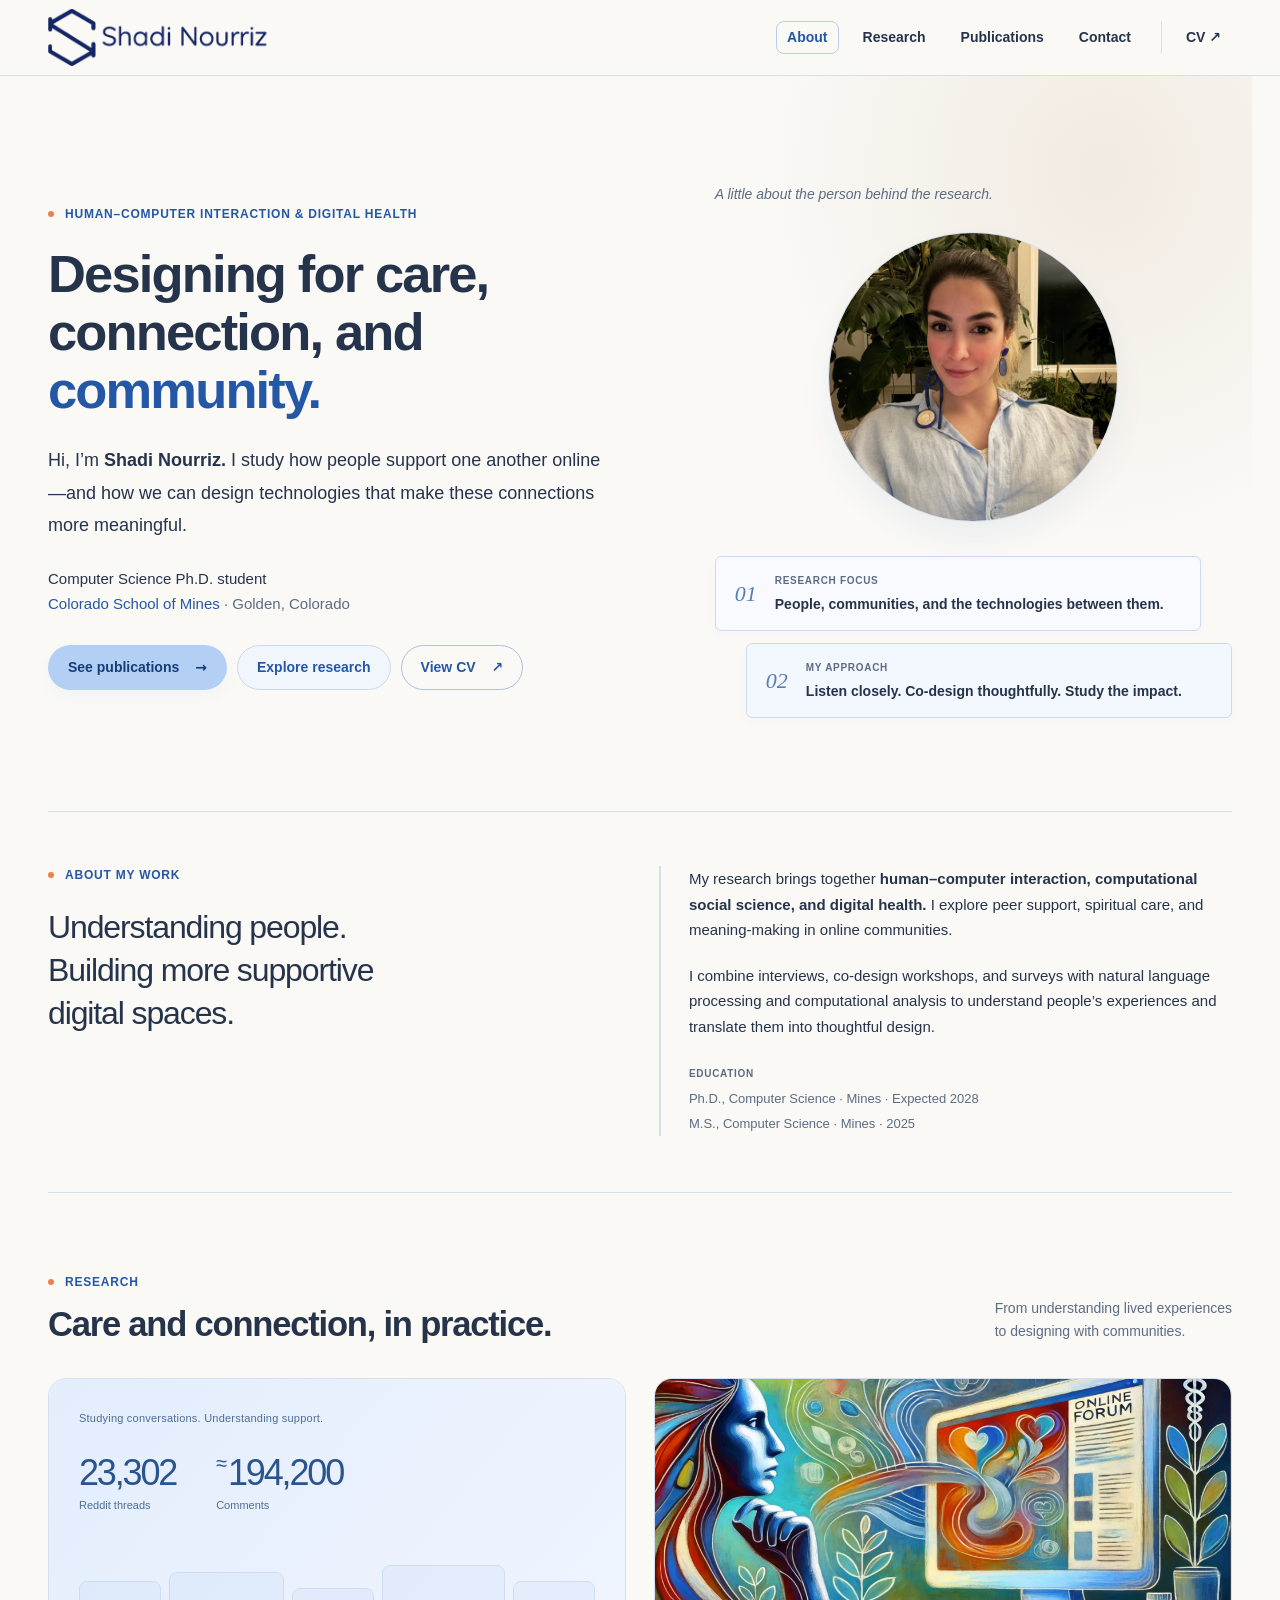
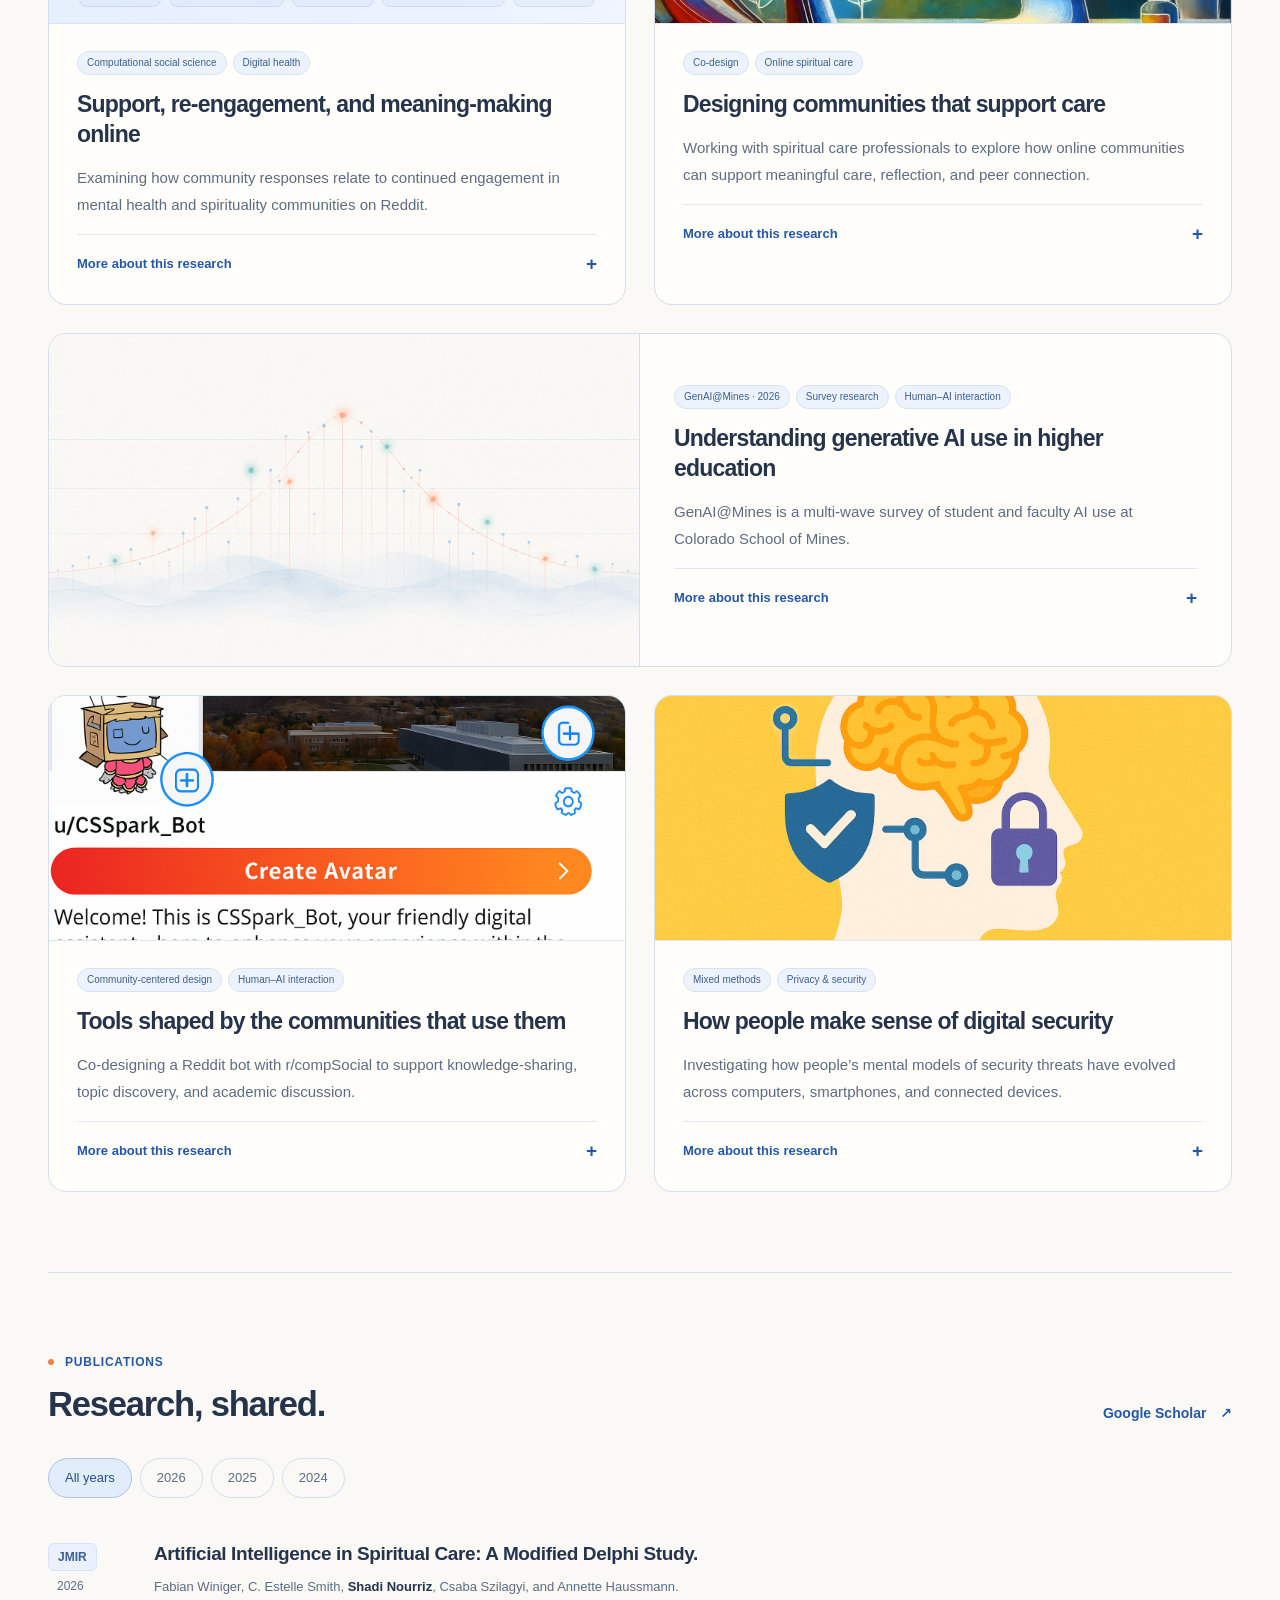
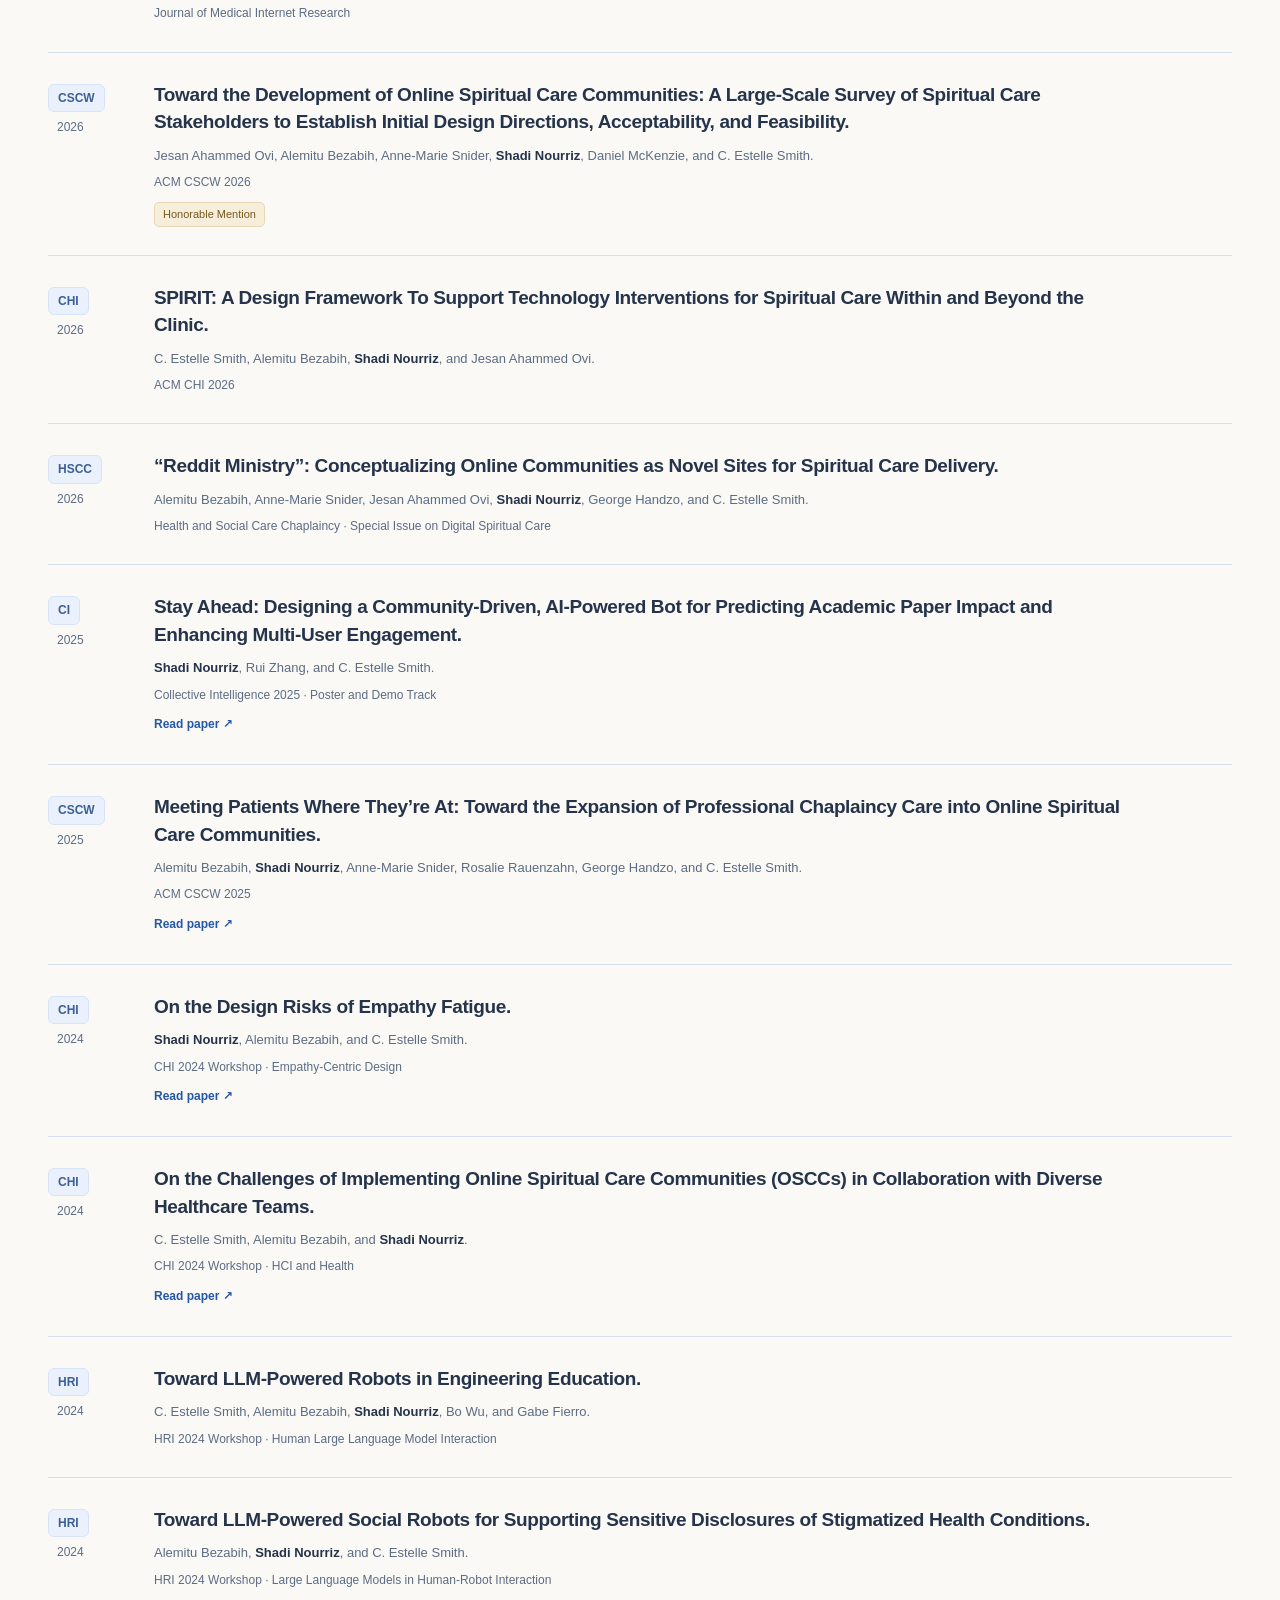
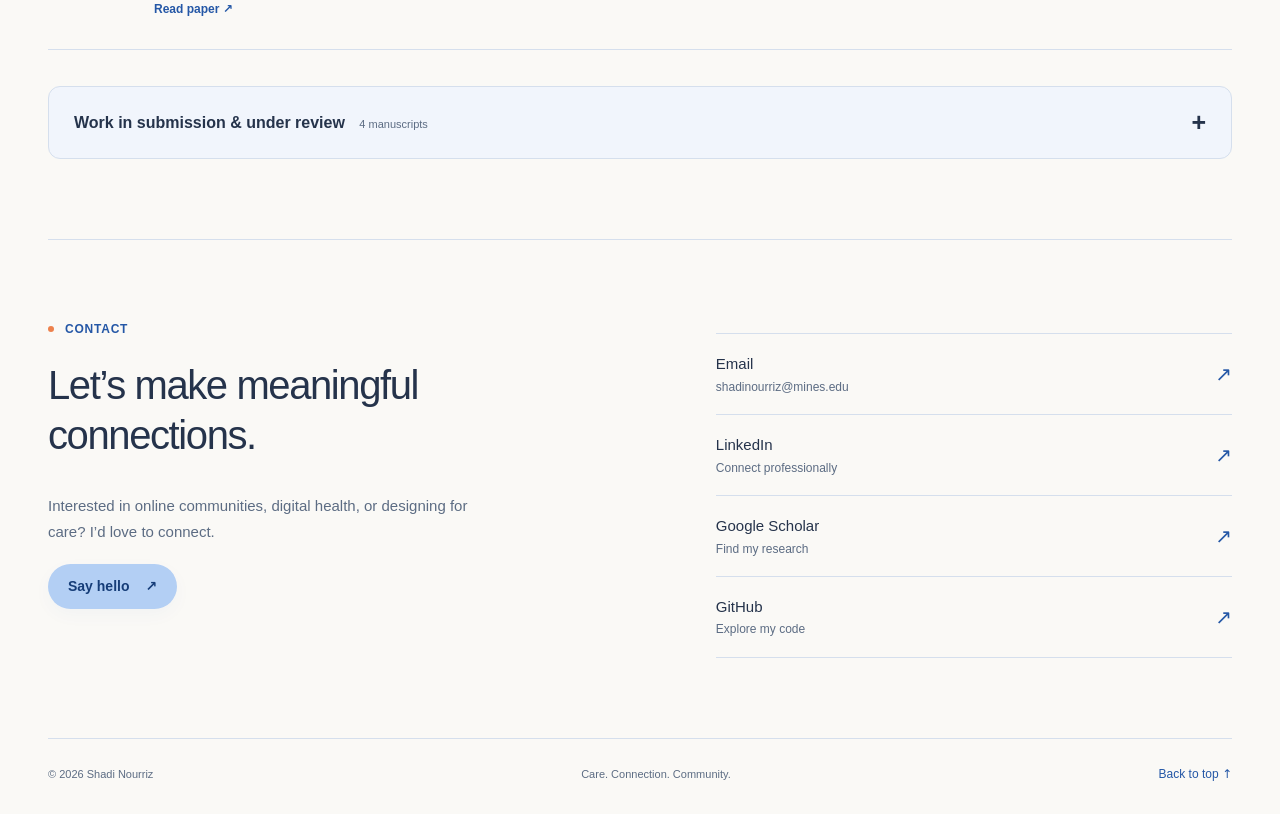
==== index.html @ 2f6e2056 "Match CV project order and apply blue branding with logo favicon" ====
<!doctype html>
<html lang="en">
  <head>
    <meta charset="utf-8" />
    <meta name="viewport" content="width=device-width, initial-scale=1" />
    <title>Shadi Nourriz — HCI Researcher</title>
    <meta
      name="description"
      content="Shadi Nourriz is a Computer Science Ph.D. student at Colorado School of Mines researching human–computer interaction, digital health, and supportive online communities."
    />
    <link rel="canonical" href="https://www.shadinourriz.com/" />
    <meta property="og:title" content="Shadi Nourriz — HCI Researcher" />
    <meta
      property="og:description"
      content="Designing technologies that support care, connection, and community."
    />
    <meta property="og:type" content="website" />
    <meta property="og:url" content="https://www.shadinourriz.com/" />
    <meta
      property="og:image"
      content="https://www.shadinourriz.com/static/media/Shadii.jpeg"
    />
    <meta name="theme-color" content="#2457a6" />
    <link rel="icon" type="image/svg+xml" href="favicon.svg?v=1" />
    <link rel="stylesheet" href="style.css?v=blue-20261018" />
    <script src="script.js" defer></script>
  </head>
  <body id="top">
    <a class="skip-link" href="#main">Skip to content</a>
    <header class="site-header">
      <nav class="shell nav" aria-label="Main navigation">
        <a class="brand" href="#about" aria-label="Shadi Nourriz home"
          ><span class="brand-logo"
            ><img
              src="static/media/logo2.png"
              width="1280"
              height="853"
              alt="Shadi Nourriz" /></span></a
        ><button
          class="menu-toggle"
          type="button"
          aria-expanded="false"
          aria-controls="nav-links"
        >
          Menu <span aria-hidden="true">☰</span>
        </button>
        <div class="nav-links" id="nav-links">
          <a href="#about" class="active" aria-current="location">About</a
          ><a href="#research">Research</a
          ><a href="#publications">Publications</a><a href="#contact">Contact</a
          ><a
            class="nav-cv"
            href="static/documents/Shadi-Nourriz-CV.pdf"
            target="_blank"
            rel="noopener"
            >CV <span aria-hidden="true">↗</span></a
          >
        </div>
      </nav>
    </header>
    <main id="main" class="shell">
      <section class="hero" id="about" aria-labelledby="hero-title">
        <div class="hero-copy">
          <p class="eyebrow">
            <span class="dot"></span>Human–computer interaction &amp; digital
            health
          </p>
          <h1 id="hero-title">
            Designing for care,<br />connection, and<br /><span
              >community.</span
            >
          </h1>
          <p class="hero-intro">
            Hi, I’m <strong>Shadi Nourriz.</strong> I study how people support
            one another online—and how we can design technologies that make
            these connections more meaningful.
          </p>
          <p class="affiliation">
            Computer Science Ph.D. student<br /><a
              href="https://www.mines.edu/"
              target="_blank"
              rel="noopener noreferrer"
              >Colorado School of Mines</a
            >
            <span class="location">· Golden, Colorado</span>
          </p>
          <div class="hero-actions">
            <a class="button primary" href="#publications"
              >See publications <span aria-hidden="true">→</span></a
            ><a class="button secondary" href="#research">Explore research</a
            ><a
              class="button quiet"
              href="static/documents/Shadi-Nourriz-CV.pdf"
              target="_blank"
              rel="noopener"
              >View CV <span aria-hidden="true">↗</span></a
            >
          </div>
        </div>
        <div class="hero-profile">
          <p class="profile-caption">
            A little about the person behind the research.
          </p>
          <div class="portrait-wrap">
            <img
              class="portrait"
              src="static/media/Shadii.jpeg"
              width="640"
              height="640"
              alt="Shadi Nourriz"
              fetchpriority="high"
            />
          </div>
          <div class="profile-note">
            <span class="note-marker" aria-hidden="true">01</span>
            <div>
              <span class="note-label">Research focus</span>
              <p>People, communities, and the technologies between them.</p>
            </div>
          </div>
          <div class="profile-note second">
            <span class="note-marker" aria-hidden="true">02</span>
            <div>
              <span class="note-label">My approach</span>
              <p>Listen closely. Co-design thoughtfully. Study the impact.</p>
            </div>
          </div>
        </div>
      </section>
      <section class="about-detail" aria-labelledby="about-heading">
        <div>
          <p class="eyebrow"><span class="dot"></span>About my work</p>
          <h2 id="about-heading">
            Understanding people.<br />Building more supportive<br />digital
            spaces.
          </h2>
        </div>
        <div class="about-prose">
          <p>
            My research brings together
            <strong
              >human–computer interaction, computational social science, and
              digital health.</strong
            >
            I explore peer support, spiritual care, and meaning-making in online
            communities.
          </p>
          <p>
            I combine interviews, co-design workshops, and surveys with natural
            language processing and computational analysis to understand
            people’s experiences and translate them into thoughtful design.
          </p>
          <div class="education-line">
            <span class="note-label">Education</span>
            <p>
              Ph.D., Computer Science · Mines · Expected 2028<br />M.S.,
              Computer Science · Mines · 2025
            </p>
          </div>
        </div>
      </section>
      <section class="section" id="research" aria-labelledby="research-heading">
        <div class="section-heading">
          <div>
            <p class="eyebrow"><span class="dot"></span>Research</p>
            <h2 id="research-heading">Care and connection, in practice.</h2>
          </div>
          <p>
            From understanding lived experiences<br />to designing with
            communities.
          </p>
        </div>
        <div class="research-grid">
          <article class="research-card text-card">
            <div
              class="data-visual"
              aria-label="Research dataset: 23,302 Reddit threads and approximately 194,200 comments"
            >
              <div class="visual-label">
                Studying conversations. Understanding support.
              </div>
              <div class="data-numbers">
                <div><strong>23,302</strong><span>Reddit threads</span></div>
                <div>
                  <strong><span>≈</span>194,200</strong><span>Comments</span>
                </div>
              </div>
              <div class="conversation-lines" aria-hidden="true">
                <i></i><i></i><i></i><i></i><i></i>
              </div>
            </div>
            <div class="research-copy">
              <div class="tags">
                <span>Computational social science</span
                ><span>Digital health</span>
              </div>
              <h3>Support, re-engagement, and meaning-making online</h3>
              <p>
                Examining how community responses relate to continued engagement
                in mental health and spirituality communities on Reddit.
              </p>
              <details>
                <summary>
                  More about this research <span aria-hidden="true">+</span>
                </summary>
                <p>
                  I lead a project integrating archived conversations,
                  theory-informed qualitative annotation, and an NLP
                  classification pipeline to study how people reinterpret
                  difficult experiences. The work combines conversation
                  reconstruction, human annotation protocols, and statistical
                  modeling.
                </p>
              </details>
            </div>
          </article>
          <article class="research-card">
            <div class="research-image">
              <img
                src="static/media/research1.png"
                alt="Illustration of spiritual care and connection in online communities"
                width="2014"
                height="1132"
                loading="lazy"
              />
            </div>
            <div class="research-copy">
              <div class="tags">
                <span>Co-design</span><span>Online spiritual care</span>
              </div>
              <h3>Designing communities that support care</h3>
              <p>
                Working with spiritual care professionals to explore how online
                communities can support meaningful care, reflection, and peer
                connection.
              </p>
              <details>
                <summary>
                  More about this research <span aria-hidden="true">+</span>
                </summary>
                <p>
                  I led co-design workshops with 24 spiritual care professionals
                  and conducted interviews and qualitative analysis to inform
                  community governance and user experience. I also collaborated
                  with CaringBridge’s product and design teams on “Light a
                  Candle,” a feature for expressing support without words,
                  described in my CV as in development.
                </p>
              </details>
            </div>
          </article>
          <article class="research-card feature-card">
            <div class="research-image survey-image">
              <img
                src="static/media/genai-survey.png"
                alt=""
                width="1672"
                height="941"
                loading="lazy"
              />
            </div>
            <div class="research-copy">
              <div class="tags">
                <span>GenAI@Mines · 2026</span><span>Survey research</span
                ><span>Human–AI interaction</span>
              </div>
              <h3>Understanding generative AI use in higher education</h3>
              <p>
                GenAI@Mines is a multi-wave survey of student and faculty AI use
                at Colorado School of Mines.
              </p>
              <details>
                <summary>
                  More about this research <span aria-hidden="true">+</span>
                </summary>
                <p>
                  I co-developed research questions, hypotheses, and QuestionPro
                  branching logic, and contributed to the study’s
                  OSF-preregistered regression plan. The project uses survey
                  research to examine generative AI use across the university
                  community.
                </p>
              </details>
            </div>
          </article>
          <article class="research-card">
            <div class="research-image">
              <img
                src="static/media/research6.png"
                alt="Community-centered research-paper recommendation bot project"
                width="1536"
                height="1024"
                loading="lazy"
              />
            </div>
            <div class="research-copy">
              <div class="tags">
                <span>Community-centered design</span
                ><span>Human–AI interaction</span>
              </div>
              <h3>Tools shaped by the communities that use them</h3>
              <p>
                Co-designing a Reddit bot with r/compSocial to support
                knowledge-sharing, topic discovery, and academic discussion.
              </p>
              <details>
                <summary>
                  More about this research <span aria-hidden="true">+</span>
                </summary>
                <p>
                  Through contextual inquiry, a user survey, and two rounds of
                  user testing, I developed and refined keyword subscriptions,
                  topic notifications, and research-paper recommendations.
                  Moderator and community feedback guided iterative design and
                  evaluation.
                </p>
              </details>
            </div>
          </article>
          <article class="research-card">
            <div class="research-image">
              <img
                src="static/media/research3.png"
                alt="Illustration of user perceptions of privacy and computer security"
                width="1536"
                height="1024"
                loading="lazy"
              />
            </div>
            <div class="research-copy">
              <div class="tags">
                <span>Mixed methods</span><span>Privacy &amp; security</span>
              </div>
              <h3>How people make sense of digital security</h3>
              <p>
                Investigating how people’s mental models of security threats
                have evolved across computers, smartphones, and connected
                devices.
              </p>
              <details>
                <summary>
                  More about this research <span aria-hidden="true">+</span>
                </summary>
                <p>
                  This mixed-methods replication adapts a foundational 2010
                  study to modern security concerns. Surveys, in-depth
                  interviews, and thematic analysis help uncover how people
                  understand risks and make everyday security decisions.
                </p>
              </details>
            </div>
          </article>
        </div>
      </section>
      <section
        class="section publications-section"
        id="publications"
        aria-labelledby="publications-heading"
      >
        <div class="section-heading">
          <div>
            <p class="eyebrow"><span class="dot"></span>Publications</p>
            <h2 id="publications-heading">Research, shared.</h2>
          </div>
          <a
            class="text-link"
            href="https://scholar.google.com/citations?user=-Ar3UQ4AAAAJ&amp;hl=en"
            target="_blank"
            rel="noopener noreferrer"
            >Google Scholar <span aria-hidden="true">↗</span></a
          >
        </div>
        <div
          class="publication-filters"
          role="group"
          aria-label="Filter published work by year"
        >
          <button
            type="button"
            class="filter active"
            data-filter="all"
            aria-pressed="true"
          >
            All years</button
          ><button
            type="button"
            class="filter"
            data-filter="2026"
            aria-pressed="false"
          >
            2026</button
          ><button
            type="button"
            class="filter"
            data-filter="2025"
            aria-pressed="false"
          >
            2025</button
          ><button
            type="button"
            class="filter"
            data-filter="2024"
            aria-pressed="false"
          >
            2024
          </button>
        </div>
        <p
          class="sr-only"
          id="publication-count"
          role="status"
          aria-live="polite"
        >
          10 publications shown.
        </p>
        <div class="publication-list">
          <article class="publication" data-year="2026">
            <div class="publication-venue">
              <span>JMIR</span><small>2026</small>
            </div>
            <div class="publication-copy">
              <h3>
                Artificial Intelligence in Spiritual Care: A Modified Delphi
                Study.
              </h3>
              <p class="authors">
                Fabian Winiger, C. Estelle Smith,
                <strong>Shadi Nourriz</strong>, Csaba Szilagyi, and Annette
                Haussmann.
              </p>
              <p class="venue-detail">Journal of Medical Internet Research</p>
            </div>
          </article>
          <article class="publication" data-year="2026">
            <div class="publication-venue">
              <span>CSCW</span><small>2026</small>
            </div>
            <div class="publication-copy">
              <h3>
                Toward the Development of Online Spiritual Care Communities: A
                Large-Scale Survey of Spiritual Care Stakeholders to Establish
                Initial Design Directions, Acceptability, and Feasibility.
              </h3>
              <p class="authors">
                Jesan Ahammed Ovi, Alemitu Bezabih, Anne-Marie Snider,
                <strong>Shadi Nourriz</strong>, Daniel McKenzie, and C. Estelle
                Smith.
              </p>
              <p class="venue-detail">ACM CSCW 2026</p>
              <span class="award">Honorable Mention</span>
            </div>
          </article>
          <article class="publication" data-year="2026">
            <div class="publication-venue">
              <span>CHI</span><small>2026</small>
            </div>
            <div class="publication-copy">
              <h3>
                SPIRIT: A Design Framework To Support Technology Interventions
                for Spiritual Care Within and Beyond the Clinic.
              </h3>
              <p class="authors">
                C. Estelle Smith, Alemitu Bezabih,
                <strong>Shadi Nourriz</strong>, and Jesan Ahammed Ovi.
              </p>
              <p class="venue-detail">ACM CHI 2026</p>
            </div>
          </article>
          <article class="publication" data-year="2026">
            <div class="publication-venue">
              <span>HSCC</span><small>2026</small>
            </div>
            <div class="publication-copy">
              <h3>
                “Reddit Ministry”: Conceptualizing Online Communities as Novel
                Sites for Spiritual Care Delivery.
              </h3>
              <p class="authors">
                Alemitu Bezabih, Anne-Marie Snider, Jesan Ahammed Ovi,
                <strong>Shadi Nourriz</strong>, George Handzo, and C. Estelle
                Smith.
              </p>
              <p class="venue-detail">
                Health and Social Care Chaplaincy · Special Issue on Digital
                Spiritual Care
              </p>
            </div>
          </article>
          <article class="publication" data-year="2025">
            <div class="publication-venue">
              <span>CI</span><small>2025</small>
            </div>
            <div class="publication-copy">
              <h3>
                Stay Ahead: Designing a Community-Driven, AI-Powered Bot for
                Predicting Academic Paper Impact and Enhancing Multi-User
                Engagement.
              </h3>
              <p class="authors">
                <strong>Shadi Nourriz</strong>, Rui Zhang, and C. Estelle Smith.
              </p>
              <p class="venue-detail">
                Collective Intelligence 2025 · Poster and Demo Track
              </p>
              <a
                class="paper-link"
                href="https://ci.acm.org/2025/wp-content/uploads/99-Nourriz.pdf"
                target="_blank"
                rel="noopener noreferrer"
                >Read paper <span aria-hidden="true">↗</span></a
              >
            </div>
          </article>
          <article class="publication" data-year="2025">
            <div class="publication-venue">
              <span>CSCW</span><small>2025</small>
            </div>
            <div class="publication-copy">
              <h3>
                Meeting Patients Where They’re At: Toward the Expansion of
                Professional Chaplaincy Care into Online Spiritual Care
                Communities.
              </h3>
              <p class="authors">
                Alemitu Bezabih, <strong>Shadi Nourriz</strong>, Anne-Marie
                Snider, Rosalie Rauenzahn, George Handzo, and C. Estelle Smith.
              </p>
              <p class="venue-detail">ACM CSCW 2025</p>
              <a
                class="paper-link"
                href="https://dl.acm.org/doi/10.1145/3757492"
                target="_blank"
                rel="noopener noreferrer"
                >Read paper <span aria-hidden="true">↗</span></a
              >
            </div>
          </article>
          <article class="publication" data-year="2024">
            <div class="publication-venue">
              <span>CHI</span><small>2024</small>
            </div>
            <div class="publication-copy">
              <h3>On the Design Risks of Empathy Fatigue.</h3>
              <p class="authors">
                <strong>Shadi Nourriz</strong>, Alemitu Bezabih, and C. Estelle
                Smith.
              </p>
              <p class="venue-detail">
                CHI 2024 Workshop · Empathy-Centric Design
              </p>
              <a
                class="paper-link"
                href="https://dl.acm.org/doi/10.1145/3661790.3661798"
                target="_blank"
                rel="noopener noreferrer"
                >Read paper <span aria-hidden="true">↗</span></a
              >
            </div>
          </article>
          <article class="publication" data-year="2024">
            <div class="publication-venue">
              <span>CHI</span><small>2024</small>
            </div>
            <div class="publication-copy">
              <h3>
                On the Challenges of Implementing Online Spiritual Care
                Communities (OSCCs) in Collaboration with Diverse Healthcare
                Teams.
              </h3>
              <p class="authors">
                C. Estelle Smith, Alemitu Bezabih, and
                <strong>Shadi Nourriz</strong>.
              </p>
              <p class="venue-detail">CHI 2024 Workshop · HCI and Health</p>
              <a
                class="paper-link"
                href="https://estellesmithphd.com/wp-content/uploads/2024/04/on-the-challenges-of-implementing-online-spiritual-care-communities-osccs-in-collaboration-with-diverse-healthcare-teams.pdf"
                target="_blank"
                rel="noopener noreferrer"
                >Read paper <span aria-hidden="true">↗</span></a
              >
            </div>
          </article>
          <article class="publication" data-year="2024">
            <div class="publication-venue">
              <span>HRI</span><small>2024</small>
            </div>
            <div class="publication-copy">
              <h3>Toward LLM-Powered Robots in Engineering Education.</h3>
              <p class="authors">
                C. Estelle Smith, Alemitu Bezabih,
                <strong>Shadi Nourriz</strong>, Bo Wu, and Gabe Fierro.
              </p>
              <p class="venue-detail">
                HRI 2024 Workshop · Human Large Language Model Interaction
              </p>
            </div>
          </article>
          <article class="publication" data-year="2024">
            <div class="publication-venue">
              <span>HRI</span><small>2024</small>
            </div>
            <div class="publication-copy">
              <h3>
                Toward LLM-Powered Social Robots for Supporting Sensitive
                Disclosures of Stigmatized Health Conditions.
              </h3>
              <p class="authors">
                Alemitu Bezabih, <strong>Shadi Nourriz</strong>, and C. Estelle
                Smith.
              </p>
              <p class="venue-detail">
                HRI 2024 Workshop · Large Language Models in Human-Robot
                Interaction
              </p>
              <a
                class="paper-link"
                href="https://estellesmithphd.com/wp-content/uploads/2024/03/hri2024-hiv-workshop.pdf"
                target="_blank"
                rel="noopener noreferrer"
                >Read paper <span aria-hidden="true">↗</span></a
              >
            </div>
          </article>
        </div>
        <details class="review-section">
          <summary>
            <span
              >Work in submission &amp; under review
              <small>4 manuscripts</small></span
            ><span class="details-symbol" aria-hidden="true">+</span>
          </summary>
          <p class="review-note">
            These manuscripts are separate from the published work above;
            submission does not imply acceptance.
          </p>
          <div class="manuscript-grid">
            <article class="manuscript">
              <span class="status">In submission</span>
              <h4>
                Digital Health and Supportive Interactions: A Computational
                Study of Reddit Conversations and Community Responses.
              </h4>
              <p class="authors">
                <strong>Shadi Nourriz</strong>, Lilly Phan, Jesan Ahammed Ovi,
                and C. Estelle Smith.
              </p>
              <p class="venue-detail">ACM Health Journal 2027</p>
            </article>
            <article class="manuscript">
              <span class="status">In submission</span>
              <h4>
                Professional Care Providers’ Perspectives on the Design and
                Governance of Online Support Care Communities.
              </h4>
              <p class="authors">
                <strong>Shadi Nourriz</strong>, Alemitu Bezabih, and C. Estelle
                Smith.
              </p>
              <p class="venue-detail">ACM Health Journal 2027</p>
            </article>
            <article class="manuscript">
              <span class="status">Under review</span>
              <h4>
                Understanding Spiritual Narratives and Peer Support in Online
                Communities.
              </h4>
              <p class="authors">
                Jesan Ahammed Ovi, <strong>Shadi Nourriz</strong>, Lilly Phan,
                Joshua Hatfield, Noah Link, and C. Estelle Smith.
              </p>
              <p class="venue-detail">CHI 2027</p>
            </article>
            <article class="manuscript">
              <span class="status">Under review</span>
              <h4>
                “Spiritual Care is Everyone’s Job”: Design Goals for Cultivating
                Meaningful Peer-Provisioned Spiritual Care Interactions Online.
              </h4>
              <p class="authors">
                Alemitu Bezabih, <strong>Shadi Nourriz</strong>, Anne-Marie
                Snider, and C. Estelle Smith.
              </p>
              <p class="venue-detail">CHI 2027</p>
            </article>
          </div>
        </details>
      </section>
      <section
        class="section contact-section"
        id="contact"
        aria-labelledby="contact-heading"
      >
        <div>
          <p class="eyebrow"><span class="dot"></span>Contact</p>
          <h2 id="contact-heading">Let’s make meaningful<br />connections.</h2>
          <p>
            Interested in online communities, digital health, or designing for
            care? I’d love to connect.
          </p>
          <a class="button primary" href="mailto:shadinourriz@mines.edu"
            >Say hello <span aria-hidden="true">↗</span></a
          >
        </div>
        <div class="contact-links">
          <a href="mailto:shadinourriz@mines.edu"
            ><span>Email<small>shadinourriz@mines.edu</small></span
            ><span aria-hidden="true">↗</span></a
          ><a
            href="https://www.linkedin.com/in/shadi-nourriz/"
            target="_blank"
            rel="noopener noreferrer"
            ><span>LinkedIn<small>Connect professionally</small></span
            ><span aria-hidden="true">↗</span></a
          ><a
            href="https://scholar.google.com/citations?user=-Ar3UQ4AAAAJ&amp;hl=en"
            target="_blank"
            rel="noopener noreferrer"
            ><span>Google Scholar<small>Find my research</small></span
            ><span aria-hidden="true">↗</span></a
          ><a
            href="https://github.com/ShadiNrz"
            target="_blank"
            rel="noopener noreferrer"
            ><span>GitHub<small>Explore my code</small></span
            ><span aria-hidden="true">↗</span></a
          >
        </div>
      </section>
    </main>
    <footer class="shell footer">
      <p>© <span id="year">2026</span> Shadi Nourriz</p>
      <span>Care. Connection. Community.</span
      ><a href="#top">Back to top <span aria-hidden="true">↑</span></a>
    </footer>
  </body>
</html>
---- style.css ----
:root {
  --bg: #faf9f6;
  --ink: #25334b;
  --muted: #5c6c83;
  --blue: #2457a6;
  --accent: #b3cff4;
  --line: #d5dfed;
  --orange: #ed814c;
  --panel: #f1f5fb;
  --radius: 18px;
}
* {
  box-sizing: border-box;
}
html {
  scroll-behavior: smooth;
  scroll-padding-top: 100px;
}
body {
  margin: 0;
  background: var(--bg);
  color: var(--ink);
  font-family:
    Inter,
    -apple-system,
    BlinkMacSystemFont,
    "Segoe UI",
    Arial,
    sans-serif;
  font-size: 16px;
  line-height: 1.7;
  -webkit-font-smoothing: antialiased;
}
a {
  color: var(--blue);
  text-decoration: none;
}
a:hover {
  text-decoration: underline;
  text-underline-offset: 5px;
}
button,
summary,
a {
  -webkit-tap-highlight-color: transparent;
}
button {
  font: inherit;
}
button,
a,
summary {
  touch-action: manipulation;
}
button:focus-visible,
a:focus-visible,
summary:focus-visible {
  outline: 3px solid var(--blue);
  outline-offset: 5px;
}
::selection {
  background: #ccdef8;
}
h1,
h2,
h3,
h4,
p {
  margin-top: 0;
}
h1,
h2,
h3,
h4 {
  line-height: 1.2;
  letter-spacing: -0.035em;
}
h1 {
  font-size: clamp(42px, 4.1vw, 60px);
  font-weight: 650;
  line-height: 1.1;
  margin-bottom: 26px;
}
h2 {
  font-size: clamp(29px, 2.7vw, 39px);
  font-weight: 550;
}
h3 {
  font-size: 24px;
  font-weight: 600;
}
h4 {
  font-size: 18px;
}
p {
  margin-bottom: 20px;
}
.shell {
  width: min(1240px, calc(100% - 96px));
  margin-inline: auto;
}
.sr-only {
  position: absolute;
  width: 1px;
  height: 1px;
  padding: 0;
  margin: -1px;
  overflow: hidden;
  clip: rect(0, 0, 0, 0);
  white-space: nowrap;
  border: 0;
}
.skip-link {
  position: fixed;
  left: 20px;
  top: -100px;
  z-index: 20;
  background: var(--ink);
  color: white;
  padding: 10px 20px;
  border-radius: 10px;
}
.skip-link:focus {
  top: 12px;
}
.site-header {
  position: sticky;
  top: 0;
  z-index: 10;
  background: rgba(250, 249, 246, 0.95);
  backdrop-filter: blur(16px);
  border-bottom: 1px solid var(--line);
}
.nav {
  display: flex;
  align-items: center;
  justify-content: space-between;
  min-height: 75px;
  gap: 24px;
}
.brand {
  display: flex;
  align-items: center;
  gap: 12px;
  font-weight: 650;
  font-size: 17px;
  color: var(--ink);
  white-space: nowrap;
}
.brand:hover {
  text-decoration: none;
}
.brand-logo {
  position: relative;
  display: block;
  width: 220px;
  height: 58px;
  overflow: hidden;
}
.brand-logo img {
  position: absolute;
  width: 300px;
  height: 200px;
  max-width: none;
  left: -44px;
  top: -73px;
}

.nav-links {
  display: flex;
  align-items: center;
  gap: 13px;
}
.nav-links > a {
  color: var(--ink);
  font-size: 14px;
  font-weight: 550;
  padding: 4px 10px;
  border: 1px solid transparent;
  border-radius: 8px;
}
.nav-links > a.active {
  border-color: #b9cce5;
  color: var(--blue);
}
.nav-links > a:hover {
  text-decoration: none;
  background: #edf3fc;
}
.nav-links .nav-cv {
  border-left: 1px solid var(--line);
  border-radius: 0;
  margin-left: 6px;
  padding-left: 24px;
}
.menu-toggle {
  display: none;
}
.hero {
  display: grid;
  grid-template-columns: 1.15fr 1fr;
  align-items: center;
  gap: 72px;
  min-height: 735px;
  padding: 78px 0 70px;
  position: relative;
}
.hero:before {
  content: "";
  position: absolute;
  right: -20px;
  top: 0;
  width: 500px;
  height: 480px;
  background: radial-gradient(ellipse at 70% 20%, #ede3d6aa, transparent 68%);
  pointer-events: none;
  z-index: -1;
}
.eyebrow {
  display: flex;
  align-items: center;
  gap: 11px;
  text-transform: uppercase;
  color: var(--blue);
  font-size: 12px;
  font-weight: 650;
  letter-spacing: 0.065em;
  margin-bottom: 22px;
  line-height: 1.5;
}
.dot {
  width: 6px;
  height: 6px;
  background: var(--orange);
  border-radius: 50%;
  flex-shrink: 0;
}
.hero h1 span {
  color: var(--blue);
}
.hero-intro {
  font-size: 18px;
  max-width: 570px;
  line-height: 1.8;
}
.hero-intro strong {
  font-weight: 600;
}
.affiliation {
  font-size: 15px;
  line-height: 1.7;
  margin: 24px 0;
}
.location {
  color: var(--muted);
  white-space: nowrap;
}
.hero-actions {
  display: flex;
  gap: 10px;
  flex-wrap: wrap;
  margin-top: 28px;
}
.button {
  display: inline-flex;
  align-items: center;
  justify-content: center;
  gap: 16px;
  border-radius: 30px;
  padding: 11px 19px;
  line-height: 1.5;
  font-size: 14px;
  font-weight: 600;
  border: 1px solid transparent;
  transition:
    background 0.2s,
    transform 0.2s;
}
.button:hover {
  text-decoration: none;
  transform: translateY(-2px);
}
.button.primary {
  background: var(--accent);
  color: #163d78;
  box-shadow: 0 6px 18px #2457a609;
}
.button.primary:hover {
  background: #9fc1f0;
}
.button.secondary {
  border-color: #cbd8ec;
  background: #f1f5fc;
  color: var(--blue);
}
.button.quiet {
  border-color: #adc2df;
  color: var(--blue);
}
.hero-profile {
  display: flex;
  flex-direction: column;
  align-items: center;
  padding-top: 6px;
}
.profile-caption {
  font-size: 14px;
  color: var(--muted);
  font-style: italic;
  margin: 0 0 25px;
  align-self: flex-start;
}
.portrait-wrap {
  width: 290px;
  height: 290px;
  border: 1px solid #d4e0f0;
  border-radius: 50%;
  margin: 0 auto 34px;
  box-shadow: 0 17px 30px #254f8910;
  overflow: hidden;
}
.portrait {
  display: block;
  width: 100%;
  height: 100%;
  object-fit: cover;
}
.profile-note {
  display: flex;
  gap: 18px;
  align-items: center;
  border: 1px solid #cbdaf0;
  background: #f8faff;
  padding: 15px 19px;
  border-radius: 6px;
  width: 94%;
  box-shadow: 0 5px 12px #294f8905;
  align-self: flex-start;
}
.profile-note.second {
  margin-top: 12px;
  align-self: flex-end;
  background: #f3f7fe;
}
.note-marker {
  font-family: Georgia, serif;
  font-style: italic;
  font-size: 22px;
  color: #557db8;
}
.note-label {
  display: block;
  text-transform: uppercase;
  font-size: 10px;
  font-weight: 650;
  letter-spacing: 0.07em;
  color: var(--muted);
  margin-bottom: 5px;
}
.profile-note p {
  font-size: 14px;
  line-height: 1.5;
  margin: 0;
  font-weight: 550;
}
.about-detail {
  display: grid;
  grid-template-columns: 1fr 1.1fr;
  gap: 90px;
  border-top: 1px solid var(--line);
  border-bottom: 1px solid var(--line);
  padding: 54px 0 56px;
}
.about-detail h2 {
  font-size: 32px;
  line-height: 1.35;
  font-weight: 450;
  margin: 0;
}
.about-prose {
  padding-left: 28px;
  border-left: 2px solid var(--line);
  font-size: 15px;
}
.about-prose strong {
  font-weight: 600;
}
.education-line {
  margin-top: 26px;
}
.education-line p {
  font-size: 13px;
  line-height: 1.9;
  margin-bottom: 0;
  color: var(--muted);
}
.section {
  padding: 80px 0;
}
.section-heading {
  display: flex;
  justify-content: space-between;
  gap: 30px;
  align-items: flex-end;
  margin-bottom: 32px;
}
.section-heading .eyebrow {
  margin-bottom: 13px;
}
.section-heading h2 {
  margin-bottom: 0;
}
.section-heading > p {
  color: var(--muted);
  font-size: 14px;
  margin-bottom: 3px;
  line-height: 1.65;
}
.research-grid {
  display: grid;
  grid-template-columns: repeat(2, minmax(0, 1fr));
  gap: 28px;
}
.research-card {
  border: 1px solid var(--line);
  border-radius: var(--radius);
  overflow: hidden;
  background: #fffefa;
  transition:
    box-shadow 0.2s,
    border-color 0.2s;
}
.research-card:hover {
  box-shadow: 0 8px 28px #294f890c;
  border-color: #a6bfdf;
}
.research-image {
  height: 245px;
  background: #eaf1fc;
  overflow: hidden;
  border-bottom: 1px solid #e0e8f4;
}
.research-image img {
  display: block;
  width: 100%;
  height: 100%;
  object-fit: cover;
  object-position: center;
}
.research-copy {
  padding: 27px 28px 24px;
}
.research-copy h3 {
  line-height: 1.3;
  font-size: 23px;
  margin-bottom: 14px;
}
.research-copy > p {
  font-size: 15px;
  color: var(--muted);
  line-height: 1.8;
  margin-bottom: 16px;
}
.tags {
  display: flex;
  flex-wrap: wrap;
  gap: 6px;
  margin-bottom: 15px;
}
.tags span {
  font-size: 10px;
  line-height: 1.6;
  padding: 3px 9px;
  border-radius: 20px;
  background: #edf3fc;
  border: 1px solid #d7e3f5;
  color: #3d608f;
  font-weight: 500;
}
.research-copy details {
  border-top: 1px solid #e1e8f4;
  padding-top: 13px;
}
.research-copy summary {
  font-size: 13px;
  font-weight: 600;
  color: var(--blue);
  display: flex;
  justify-content: space-between;
  gap: 12px;
  align-items: center;
  list-style: none;
  cursor: pointer;
  min-height: 28px;
}
.research-copy summary::-webkit-details-marker {
  display: none;
}
.research-copy summary span {
  font-size: 19px;
  transition: transform 0.2s;
}
.research-copy details[open] summary span {
  transform: rotate(45deg);
}
.research-copy details p {
  font-size: 14px;
  line-height: 1.8;
  margin: 14px 0 0;
  color: var(--muted);
}
.data-visual {
  height: 245px;
  background: linear-gradient(130deg, #e3edfc, #f0f5ff);
  padding: 30px;
  position: relative;
  overflow: hidden;
  border-bottom: 1px solid #d9e5f7;
}
.visual-label {
  font-size: 11px;
  letter-spacing: 0.02em;
  color: #4d6d99;
}
.data-numbers {
  display: flex;
  gap: 40px;
  margin-top: 22px;
  position: relative;
  z-index: 1;
}
.data-numbers > div {
  display: flex;
  flex-direction: column;
}
.data-numbers strong {
  font-size: 36px;
  line-height: 1.3;
  font-weight: 500;
  letter-spacing: -0.06em;
  color: #2a548d;
}
.data-numbers > div > span {
  font-size: 11px;
  color: #4d6d99;
}
.data-numbers strong span {
  font-size: 20px;
  margin-left: 5px;
  vertical-align: top;
}
.conversation-lines {
  position: absolute;
  bottom: 16px;
  left: 30px;
  right: 30px;
  display: flex;
  gap: 8px;
  align-items: end;
  opacity: 0.4;
}
.conversation-lines i {
  display: block;
  border: 1px solid #a0bde5;
  background: #d4e3f8;
  border-radius: 8px;
  height: 26px;
  flex: 1;
}
.conversation-lines i:nth-child(2) {
  height: 35px;
  flex: 1.4;
}
.conversation-lines i:nth-child(3) {
  height: 19px;
}
.conversation-lines i:nth-child(4) {
  height: 42px;
  flex: 1.5;
}
.publications-section {
  border-top: 1px solid var(--line);
}
.text-link {
  font-size: 14px;
  font-weight: 600;
  white-space: nowrap;
}
.text-link span {
  margin-left: 10px;
}
.publication-filters {
  display: flex;
  gap: 8px;
  margin-bottom: 14px;
  flex-wrap: wrap;
}
.filter {
  border: 1px solid var(--line);
  border-radius: 22px;
  padding: 7px 16px;
  background: transparent;
  color: var(--muted);
  font-size: 13px;
  cursor: pointer;
  min-height: 40px;
}
.filter.active {
  background: #e2edfc;
  color: #264f89;
  border-color: #abc5eb;
}
.filter:hover {
  border-color: var(--blue);
}
.publication {
  display: grid;
  grid-template-columns: 82px 1fr;
  gap: 24px;
  padding: 28px 0;
  border-bottom: 1px solid var(--line);
}
.publication[hidden] {
  display: none;
}
.publication-venue {
  display: flex;
  align-items: flex-start;
  flex-direction: column;
  gap: 5px;
  padding-top: 3px;
}
.publication-venue > span {
  font-size: 12px;
  font-weight: 650;
  background: #eaf1fc;
  color: #3c6096;
  border: 1px solid #d7e4f7;
  border-radius: 6px;
  padding: 3px 9px;
}
.publication-venue small {
  font-size: 12px;
  color: var(--muted);
  padding-left: 9px;
}
.publication h3 {
  font-size: 19px;
  line-height: 1.45;
  letter-spacing: -0.02em;
  margin-bottom: 9px;
  max-width: 970px;
}
.authors {
  font-size: 13px;
  color: var(--muted);
  line-height: 1.7;
  margin: 0 0 5px;
}
.authors strong {
  font-weight: 600;
  color: var(--ink);
}
.venue-detail {
  font-size: 12px;
  color: var(--muted);
  margin: 0;
  line-height: 1.7;
}
.paper-link {
  display: inline-block;
  font-size: 12px;
  font-weight: 600;
  margin-top: 9px;
}
.award {
  display: inline-block;
  margin-top: 10px;
  margin-right: 15px;
  font-size: 11px;
  line-height: 1.5;
  background: #f6edda;
  border: 1px solid #e8d7b4;
  color: #775920;
  padding: 3px 8px;
  border-radius: 5px;
}
.review-section {
  margin-top: 36px;
  border: 1px solid var(--line);
  border-radius: 12px;
  background: #f1f5fc;
  padding: 22px 25px;
}
.review-section > summary {
  display: flex;
  justify-content: space-between;
  gap: 15px;
  align-items: center;
  font-size: 16px;
  font-weight: 550;
  cursor: pointer;
  list-style: none;
}
.review-section > summary::-webkit-details-marker {
  display: none;
}
.review-section small {
  font-size: 11px;
  font-weight: 400;
  color: var(--muted);
  margin-left: 10px;
  white-space: nowrap;
}
.details-symbol {
  font-size: 25px;
  line-height: 1;
}
.review-section[open] .details-symbol {
  transform: rotate(45deg);
}
.review-note {
  font-size: 13px;
  color: var(--muted);
  margin: 20px 0;
}
.manuscript-grid {
  display: grid;
  grid-template-columns: 1fr 1fr;
  gap: 26px;
}
.manuscript {
  padding: 20px 0;
  border-top: 1px solid var(--line);
}
.manuscript h4 {
  font-size: 17px;
  line-height: 1.5;
  margin: 10px 0;
}
.status {
  font-size: 10px;
  text-transform: uppercase;
  letter-spacing: 0.05em;
  border: 1px solid #c5d5ed;
  border-radius: 4px;
  padding: 3px 6px;
  color: var(--blue);
}
.contact-section {
  display: grid;
  grid-template-columns: 1.1fr 1fr;
  gap: 100px;
  border-top: 1px solid var(--line);
}
.contact-section h2 {
  font-size: 40px;
  font-weight: 500;
  line-height: 1.25;
}
.contact-section p:not(.eyebrow) {
  font-size: 15px;
  max-width: 420px;
  color: var(--muted);
}
.contact-links {
  padding-top: 13px;
}
.contact-links > a {
  display: flex;
  justify-content: space-between;
  align-items: center;
  border-bottom: 1px solid var(--line);
  padding: 17px 0;
  font-size: 15px;
  color: var(--ink);
}
.contact-links > a:first-child {
  border-top: 1px solid var(--line);
}
.contact-links > a > span:last-child {
  color: var(--blue);
  font-size: 20px;
}
.contact-links small {
  display: block;
  font-size: 12px;
  color: var(--muted);
  font-weight: 400;
}
.contact-links a:hover {
  color: var(--blue);
  text-decoration: none;
}
.footer {
  border-top: 1px solid var(--line);
  padding: 25px 0 30px;
  display: flex;
  justify-content: space-between;
  align-items: center;
  gap: 20px;
  font-size: 11px;
  color: var(--muted);
}
.footer p {
  margin: 0;
}
.footer > a {
  font-size: 12px;
}
@media (min-width: 1600px) {
  .shell {
    width: min(1320px, calc(100% - 120px));
  }
  .hero {
    min-height: 780px;
    gap: 100px;
  }
}
@media (max-width: 1100px) {
  .shell {
    width: calc(100% - 64px);
  }
  .hero {
    gap: 35px;
  }
  .hero h1 {
    font-size: 47px;
  }
  .hero-intro {
    font-size: 16px;
  }
  .portrait-wrap {
    width: 245px;
    height: 245px;
  }
  .profile-caption {
    font-size: 12px;
  }
  .profile-note {
    padding: 13px;
    width: 98%;
    gap: 12px;
  }
  .profile-note p {
    font-size: 12px;
  }
  .hero-actions {
    gap: 8px;
  }
  .button {
    font-size: 12px;
    padding: 11px 15px;
    gap: 10px;
  }
  .about-detail {
    gap: 40px;
  }
  .contact-section {
    gap: 50px;
  }
  .data-numbers {
    gap: 20px;
  }
  .data-numbers strong {
    font-size: 30px;
  }
  .research-copy h3 {
    font-size: 21px;
  }
}
@media (max-width: 760px) {
  html {
    scroll-padding-top: 88px;
  }
  .shell {
    width: calc(100% - 40px);
  }
  .nav {
    min-height: 66px;
  }
  .brand {
    font-size: 15px;
    gap: 9px;
  }
  .brand-logo {
    width: 180px;
    height: 48px;
  }
  .brand-logo img {
    width: 246px;
    height: 164px;
    left: -36px;
    top: -60px;
  }
  .menu-toggle {
    display: flex;
    align-items: center;
    gap: 9px;
    background: transparent;
    border: 1px solid #c5d6ee;
    border-radius: 8px;
    color: var(--blue);
    font-size: 12px;
    padding: 9px 12px;
    min-height: 42px;
    cursor: pointer;
  }
  .nav-links {
    display: none;
    position: absolute;
    left: 0;
    right: 0;
    top: 66px;
    padding: 12px 20px 20px;
    background: var(--bg);
    border-bottom: 1px solid var(--line);
    box-shadow: 0 15px 25px #203f7810;
    gap: 4px;
  }
  .nav-links.open {
    display: flex;
    flex-direction: column;
    align-items: stretch;
  }
  .nav-links > a {
    padding: 10px 12px;
    font-size: 14px;
  }
  .nav-links .nav-cv {
    border: 0;
    margin: 0;
    padding: 10px 12px;
  }
  .hero {
    display: flex;
    flex-direction: column;
    gap: 40px;
    min-height: 0;
    padding: 52px 0 46px;
    align-items: stretch;
  }
  .hero:before {
    right: 0;
    width: 100%;
    top: 470px;
    height: 300px;
  }
  .hero h1 {
    font-size: clamp(39px, 8vw, 52px);
    line-height: 1.13;
    margin-bottom: 22px;
  }
  .eyebrow {
    font-size: 10px;
    letter-spacing: 0.045em;
    gap: 8px;
    margin-bottom: 20px;
  }
  .hero-intro {
    font-size: 16px;
    line-height: 1.8;
  }
  .affiliation {
    font-size: 13px;
    margin: 20px 0;
  }
  .hero-actions {
    gap: 8px;
    margin-top: 22px;
  }
  .button {
    padding: 11px 15px;
    font-size: 12px;
  }
  .hero-profile {
    max-width: 420px;
    width: 100%;
    margin: auto;
  }
  .profile-caption {
    align-self: center;
    font-size: 12px;
    margin-bottom: 20px;
  }
  .portrait-wrap {
    width: 230px;
    height: 230px;
    margin-bottom: 26px;
  }
  .profile-note {
    width: 94%;
    padding: 13px 16px;
  }
  .profile-note p {
    font-size: 12px;
  }
  .profile-note.second {
    margin-top: 10px;
  }
  .note-label {
    font-size: 9px;
  }
  .about-detail {
    grid-template-columns: 1fr;
    gap: 28px;
    padding: 38px 0 40px;
  }
  .about-detail h2 {
    font-size: 29px;
  }
  .about-prose {
    padding-left: 18px;
    font-size: 14px;
  }
  .section {
    padding: 48px 0;
  }
  .section-heading {
    align-items: flex-start;
    gap: 18px;
    flex-direction: column;
    margin-bottom: 25px;
  }
  .section-heading h2 {
    font-size: 29px;
    line-height: 1.25;
  }
  .section-heading > p {
    font-size: 13px;
  }
  .section-heading > p br {
    display: none;
  }
  .research-grid {
    grid-template-columns: 1fr;
    gap: 22px;
  }
  .research-image,
  .data-visual {
    height: 215px;
  }
  .research-copy {
    padding: 22px;
  }
  .research-copy h3 {
    font-size: 22px;
  }
  .research-copy > p {
    font-size: 14px;
  }
  .research-copy summary {
    min-height: 34px;
  }
  .data-visual {
    padding: 26px;
  }
  .data-numbers {
    gap: 28px;
    margin-top: 20px;
  }
  .data-numbers strong {
    font-size: 33px;
  }
  .visual-label {
    font-size: 10px;
  }
  .publication {
    grid-template-columns: 55px 1fr;
    gap: 14px;
    padding: 25px 0;
  }
  .publication-venue > span {
    font-size: 10px;
    padding: 3px 6px;
  }
  .publication-venue small {
    font-size: 10px;
    padding-left: 6px;
  }
  .publication h3 {
    font-size: 16px;
    line-height: 1.5;
  }
  .authors {
    font-size: 12px;
  }
  .venue-detail {
    font-size: 11px;
  }
  .paper-link {
    font-size: 12px;
    padding: 5px 0;
  }
  .filter {
    padding: 8px 15px;
    font-size: 12px;
    min-height: 40px;
  }
  .review-section {
    padding: 18px 16px;
  }
  .review-section > summary {
    font-size: 14px;
    line-height: 1.5;
  }
  .review-section small {
    display: block;
    margin: 5px 0 0;
  }
  .manuscript-grid {
    grid-template-columns: 1fr;
    gap: 0;
  }
  .manuscript h4 {
    font-size: 15px;
  }
  .contact-section {
    grid-template-columns: 1fr;
    gap: 24px;
  }
  .contact-section h2 {
    font-size: 33px;
  }
  .contact-section p:not(.eyebrow) {
    font-size: 14px;
  }
  .contact-links {
    padding: 0;
  }
  .contact-links > a {
    padding: 15px 0;
  }
  .footer {
    flex-wrap: wrap;
    padding: 22px 0;
    gap: 10px 20px;
    font-size: 10px;
  }
  .footer > span {
    display: none;
  }
  .footer > a {
    font-size: 11px;
  }
}
@media (prefers-reduced-motion: reduce) {
  html {
    scroll-behavior: auto;
  }
  *,
  *::before,
  *::after {
    transition: none !important;
    animation: none !important;
  }
}

/* Explicit symbol fallback keeps external-link marks legible on Linux. */
.button [aria-hidden],
.nav-cv [aria-hidden],
.paper-link [aria-hidden],
.text-link [aria-hidden],
.contact-links > a > span:last-child,
.footer a [aria-hidden] {
  font-family: "DejaVu Sans", sans-serif;
}
.data-numbers strong > span {
  margin-left: 0;
  margin-right: 3px;
}

.feature-card {
  grid-column: 1 / -1;
  display: grid;
  grid-template-columns: 1fr 1fr;
  align-items: stretch;
}
.feature-card .research-image {
  height: 100%;
  min-height: 300px;
  border-bottom: 0;
  border-right: 1px solid var(--line);
}
.survey-image {
  background: #f4f8ff;
}
.survey-image img {
  object-fit: cover;
}
.feature-card .research-copy {
  align-self: center;
  padding: 34px;
}
@media (max-width: 760px) {
  .feature-card {
    display: block;
  }
  .feature-card .research-image {
    height: 230px;
    min-height: 0;
    border-right: 0;
    border-bottom: 1px solid var(--line);
  }
  .feature-card .research-copy {
    padding: 22px;
  }
}
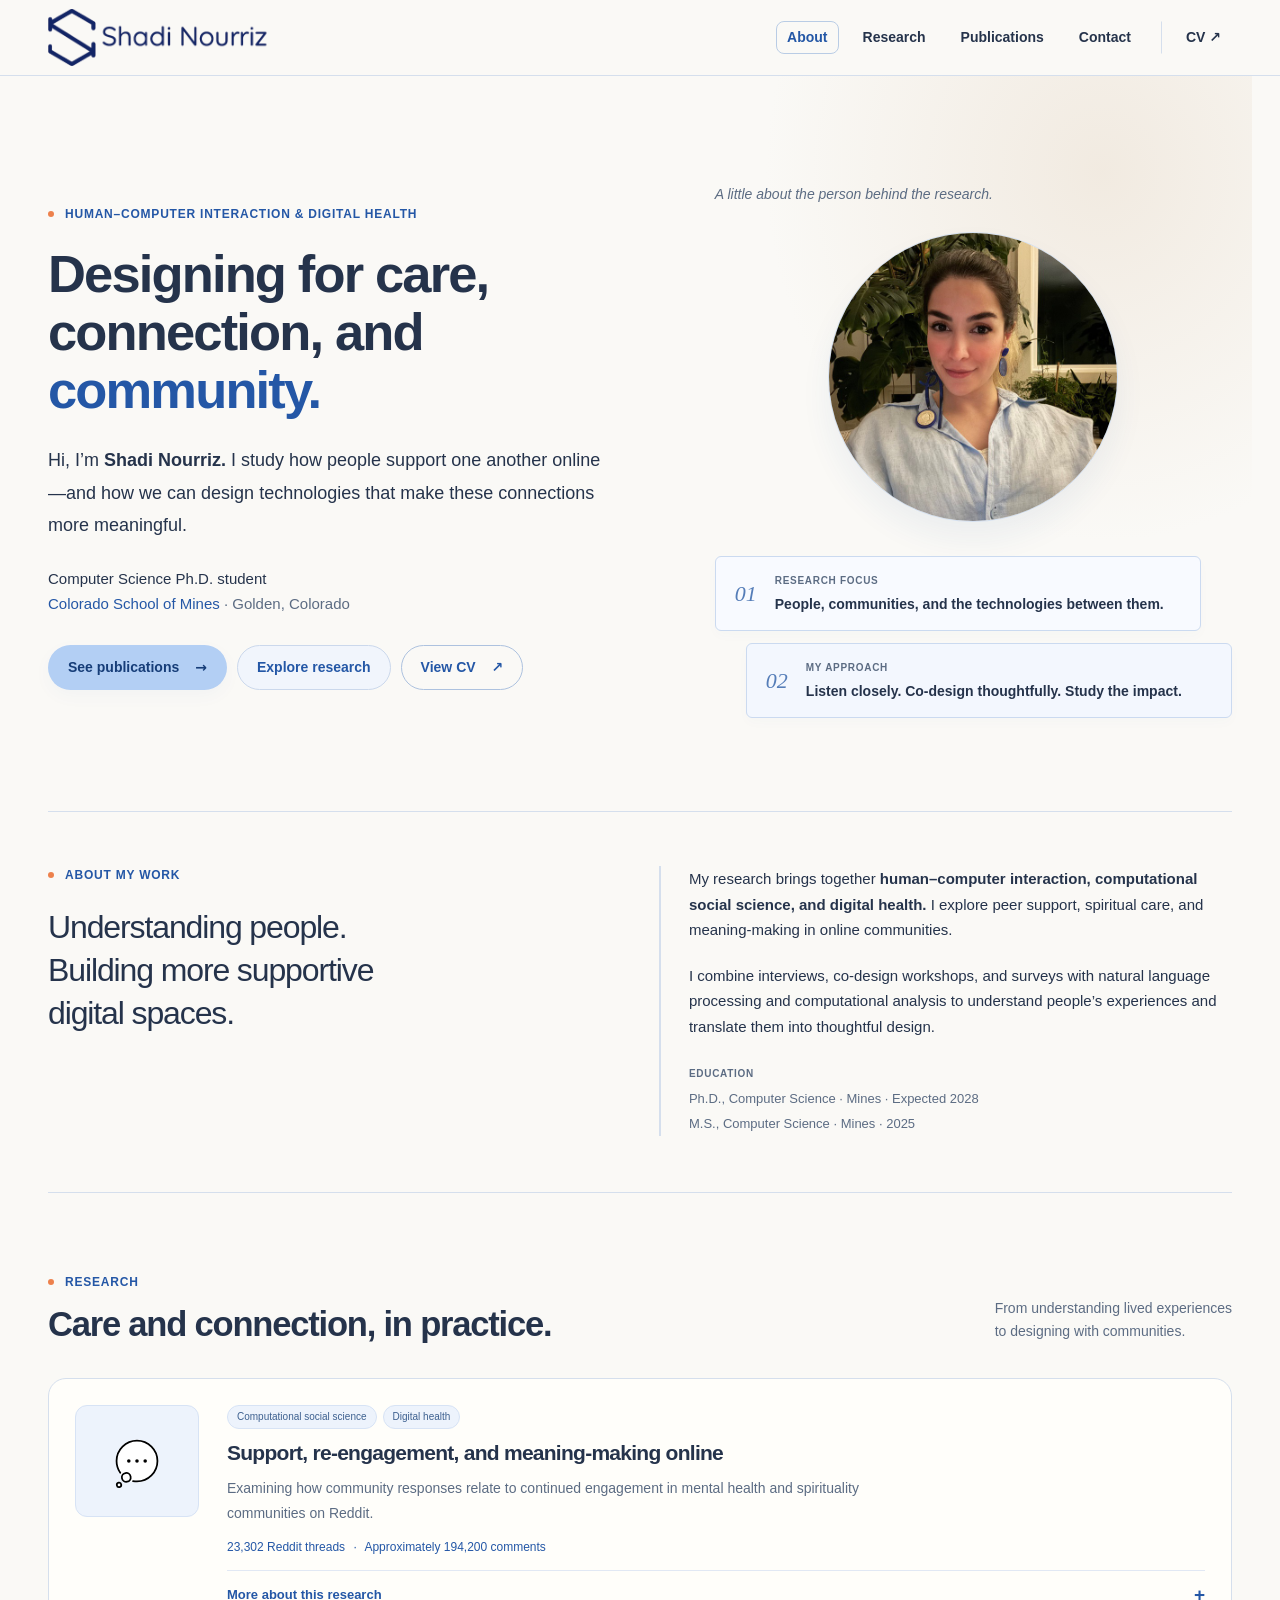
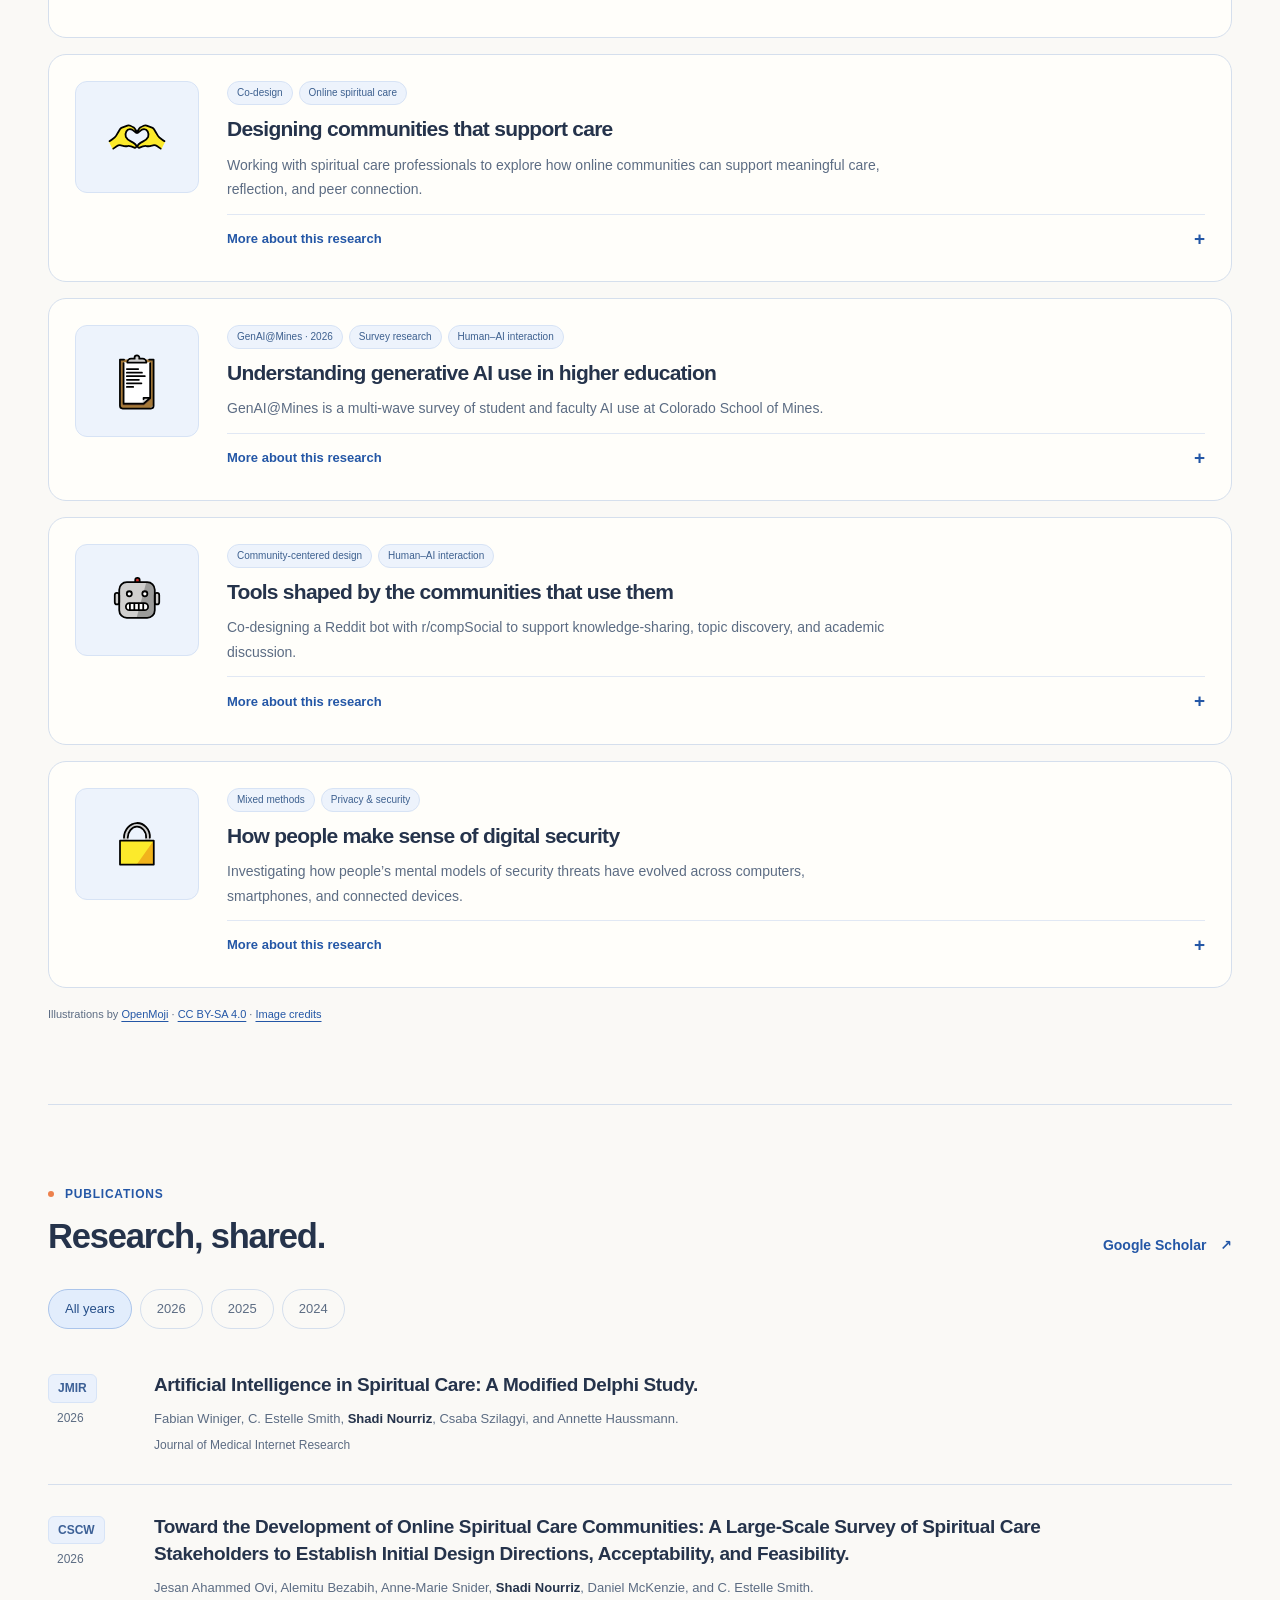
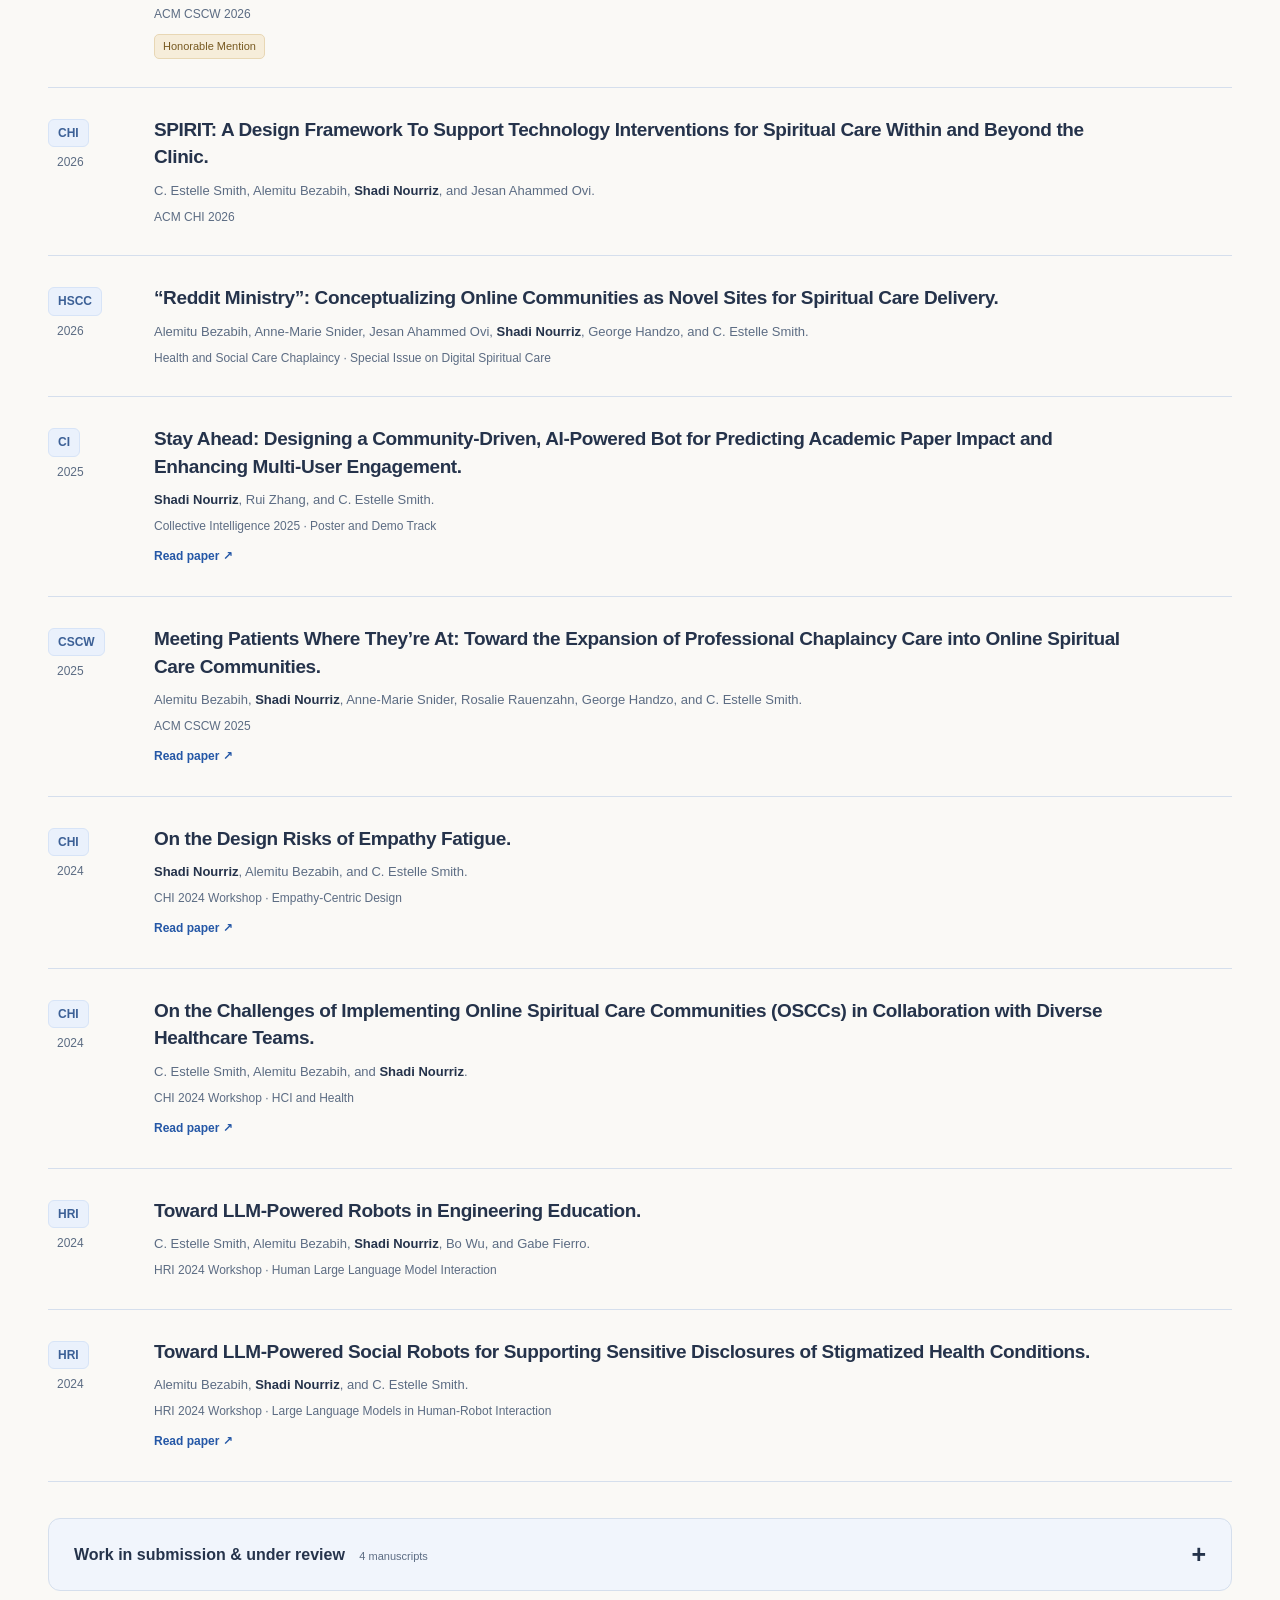
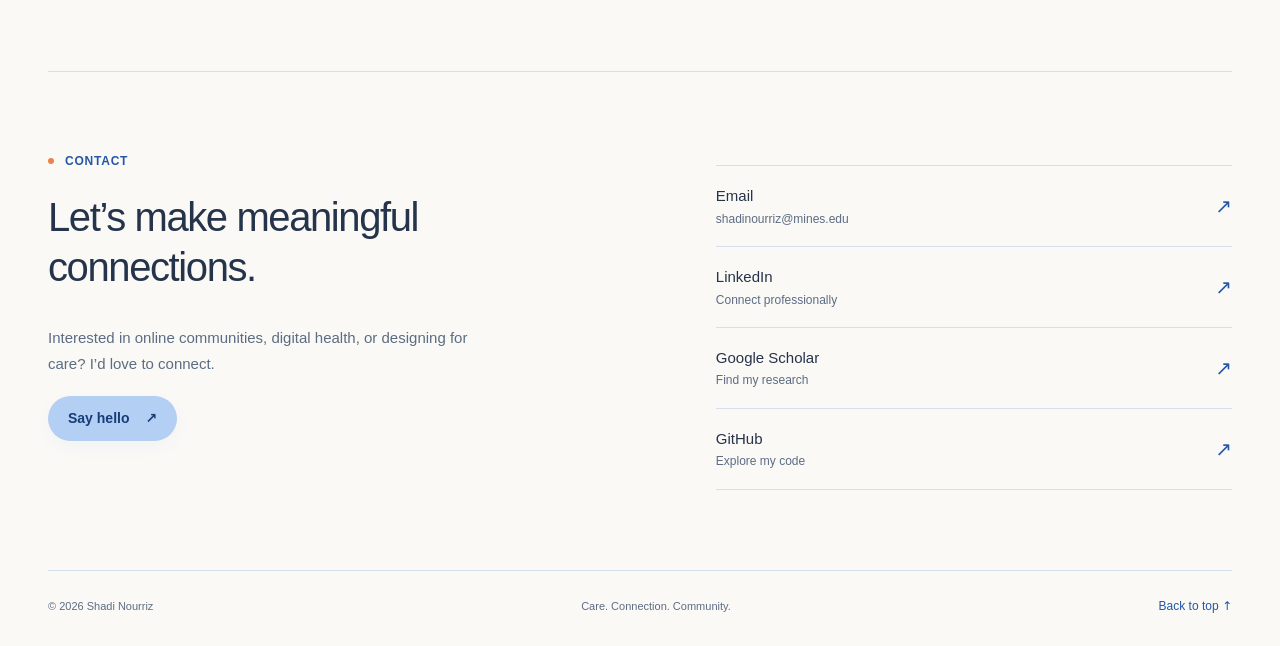
==== commit 735a017b: "Make research cards compact with credited non-AI illustrations" ====
--- a/index.html
+++ b/index.html
@@ -22,7 +22,7 @@
     />
     <meta name="theme-color" content="#2457a6" />
     <link rel="icon" type="image/svg+xml" href="favicon.svg?v=1" />
-    <link rel="stylesheet" href="style.css?v=blue-20261018" />
+    <link rel="stylesheet" href="style.css?v=research-compact-20261018" />
     <script src="script.js" defer></script>
   </head>
   <body id="top">
@@ -171,23 +171,15 @@
           </p>
         </div>
         <div class="research-grid">
-          <article class="research-card text-card">
-            <div
-              class="data-visual"
-              aria-label="Research dataset: 23,302 Reddit threads and approximately 194,200 comments"
-            >
-              <div class="visual-label">
-                Studying conversations. Understanding support.
-              </div>
-              <div class="data-numbers">
-                <div><strong>23,302</strong><span>Reddit threads</span></div>
-                <div>
-                  <strong><span>≈</span>194,200</strong><span>Comments</span>
-                </div>
-              </div>
-              <div class="conversation-lines" aria-hidden="true">
-                <i></i><i></i><i></i><i></i><i></i>
-              </div>
+          <article class="research-card">
+            <div class="research-thumbnail" aria-hidden="true">
+              <img
+                src="static/media/research-icons/conversation.svg"
+                alt=""
+                width="72"
+                height="72"
+                loading="lazy"
+              />
             </div>
             <div class="research-copy">
               <div class="tags">
@@ -198,6 +190,10 @@
               <p>
                 Examining how community responses relate to continued engagement
                 in mental health and spirituality communities on Reddit.
+              </p>
+              <p class="project-facts">
+                23,302 Reddit threads
+                <span aria-hidden="true">·</span> Approximately 194,200 comments
               </p>
               <details>
                 <summary>
@@ -215,12 +211,12 @@
             </div>
           </article>
           <article class="research-card">
-            <div class="research-image">
+            <div class="research-thumbnail" aria-hidden="true">
               <img
-                src="static/media/research1.png"
-                alt="Illustration of spiritual care and connection in online communities"
-                width="2014"
-                height="1132"
+                src="static/media/research-icons/care.svg"
+                alt=""
+                width="72"
+                height="72"
                 loading="lazy"
               />
             </div>
@@ -249,13 +245,13 @@
               </details>
             </div>
           </article>
-          <article class="research-card feature-card">
-            <div class="research-image survey-image">
+          <article class="research-card">
+            <div class="research-thumbnail" aria-hidden="true">
               <img
-                src="static/media/genai-survey.png"
+                src="static/media/research-icons/survey.svg"
                 alt=""
-                width="1672"
-                height="941"
+                width="72"
+                height="72"
                 loading="lazy"
               />
             </div>
@@ -284,12 +280,12 @@
             </div>
           </article>
           <article class="research-card">
-            <div class="research-image">
+            <div class="research-thumbnail" aria-hidden="true">
               <img
-                src="static/media/research6.png"
-                alt="Community-centered research-paper recommendation bot project"
-                width="1536"
-                height="1024"
+                src="static/media/research-icons/community-bot.svg"
+                alt=""
+                width="72"
+                height="72"
                 loading="lazy"
               />
             </div>
@@ -318,12 +314,12 @@
             </div>
           </article>
           <article class="research-card">
-            <div class="research-image">
+            <div class="research-thumbnail" aria-hidden="true">
               <img
-                src="static/media/research3.png"
-                alt="Illustration of user perceptions of privacy and computer security"
-                width="1536"
-                height="1024"
+                src="static/media/research-icons/security.svg"
+                alt=""
+                width="72"
+                height="72"
                 loading="lazy"
               />
             </div>
@@ -351,6 +347,23 @@
             </div>
           </article>
         </div>
+        <p class="image-credit">
+          Illustrations by
+          <a
+            href="https://openmoji.org/"
+            target="_blank"
+            rel="noopener noreferrer"
+            >OpenMoji</a
+          >
+          ·
+          <a
+            href="https://creativecommons.org/licenses/by-sa/4.0/"
+            target="_blank"
+            rel="noopener noreferrer"
+            >CC BY-SA 4.0</a
+          >
+          · <a href="static/media/research-icons/CREDITS.txt">Image credits</a>
+        </p>
       </section>
       <section
         class="section publications-section"
--- a/style.css
+++ b/style.css
@@ -418,7 +418,7 @@
 }
 .research-grid {
   display: grid;
-  grid-template-columns: repeat(2, minmax(0, 1fr));
+  grid-template-columns: minmax(0, 1fr);
   gap: 28px;
 }
 .research-card {
@@ -433,19 +433,6 @@
 .research-card:hover {
   box-shadow: 0 8px 28px #294f890c;
   border-color: #a6bfdf;
-}
-.research-image {
-  height: 245px;
-  background: #eaf1fc;
-  overflow: hidden;
-  border-bottom: 1px solid #e0e8f4;
-}
-.research-image img {
-  display: block;
-  width: 100%;
-  height: 100%;
-  object-fit: cover;
-  object-position: center;
 }
 .research-copy {
   padding: 27px 28px 24px;
@@ -508,75 +495,6 @@
   line-height: 1.8;
   margin: 14px 0 0;
   color: var(--muted);
-}
-.data-visual {
-  height: 245px;
-  background: linear-gradient(130deg, #e3edfc, #f0f5ff);
-  padding: 30px;
-  position: relative;
-  overflow: hidden;
-  border-bottom: 1px solid #d9e5f7;
-}
-.visual-label {
-  font-size: 11px;
-  letter-spacing: 0.02em;
-  color: #4d6d99;
-}
-.data-numbers {
-  display: flex;
-  gap: 40px;
-  margin-top: 22px;
-  position: relative;
-  z-index: 1;
-}
-.data-numbers > div {
-  display: flex;
-  flex-direction: column;
-}
-.data-numbers strong {
-  font-size: 36px;
-  line-height: 1.3;
-  font-weight: 500;
-  letter-spacing: -0.06em;
-  color: #2a548d;
-}
-.data-numbers > div > span {
-  font-size: 11px;
-  color: #4d6d99;
-}
-.data-numbers strong span {
-  font-size: 20px;
-  margin-left: 5px;
-  vertical-align: top;
-}
-.conversation-lines {
-  position: absolute;
-  bottom: 16px;
-  left: 30px;
-  right: 30px;
-  display: flex;
-  gap: 8px;
-  align-items: end;
-  opacity: 0.4;
-}
-.conversation-lines i {
-  display: block;
-  border: 1px solid #a0bde5;
-  background: #d4e3f8;
-  border-radius: 8px;
-  height: 26px;
-  flex: 1;
-}
-.conversation-lines i:nth-child(2) {
-  height: 35px;
-  flex: 1.4;
-}
-.conversation-lines i:nth-child(3) {
-  height: 19px;
-}
-.conversation-lines i:nth-child(4) {
-  height: 42px;
-  flex: 1.5;
 }
 .publications-section {
   border-top: 1px solid var(--line);
@@ -858,12 +776,6 @@
   }
   .contact-section {
     gap: 50px;
-  }
-  .data-numbers {
-    gap: 20px;
-  }
-  .data-numbers strong {
-    font-size: 30px;
   }
   .research-copy h3 {
     font-size: 21px;
@@ -1036,10 +948,6 @@
     grid-template-columns: 1fr;
     gap: 22px;
   }
-  .research-image,
-  .data-visual {
-    height: 215px;
-  }
   .research-copy {
     padding: 22px;
   }
@@ -1051,19 +959,6 @@
   }
   .research-copy summary {
     min-height: 34px;
-  }
-  .data-visual {
-    padding: 26px;
-  }
-  .data-numbers {
-    gap: 28px;
-    margin-top: 20px;
-  }
-  .data-numbers strong {
-    font-size: 33px;
-  }
-  .visual-label {
-    font-size: 10px;
   }
   .publication {
     grid-template-columns: 55px 1fr;
@@ -1165,44 +1060,122 @@
 .footer a [aria-hidden] {
   font-family: "DejaVu Sans", sans-serif;
 }
-.data-numbers strong > span {
-  margin-left: 0;
-  margin-right: 3px;
-}
 
-.feature-card {
-  grid-column: 1 / -1;
+/* Compact, text-first research cards with small licensed illustrations. */
+.research-grid {
+  gap: 16px;
+}
+.research-card {
   display: grid;
-  grid-template-columns: 1fr 1fr;
-  align-items: stretch;
-}
-.feature-card .research-image {
-  height: 100%;
-  min-height: 300px;
-  border-bottom: 0;
-  border-right: 1px solid var(--line);
-}
-.survey-image {
-  background: #f4f8ff;
-}
-.survey-image img {
-  object-fit: cover;
-}
-.feature-card .research-copy {
-  align-self: center;
-  padding: 34px;
+  grid-template-columns: 124px minmax(0, 1fr);
+  gap: 28px;
+  padding: 26px;
+  align-items: start;
+}
+.research-thumbnail {
+  display: grid;
+  place-items: center;
+  width: 124px;
+  height: 112px;
+  background: #edf3fc;
+  border: 1px solid #d7e3f5;
+  border-radius: 12px;
+}
+.research-thumbnail img {
+  display: block;
+  width: 64px;
+  height: 64px;
+  object-fit: contain;
+}
+.research-copy {
+  padding: 0;
+}
+.research-copy .tags {
+  margin-bottom: 10px;
+}
+.research-copy h3 {
+  font-size: 21px;
+  margin-bottom: 10px;
+}
+.research-copy > p {
+  max-width: 85ch;
+  font-size: 14px;
+  line-height: 1.75;
+  margin-bottom: 12px;
+}
+.research-copy details {
+  padding-top: 8px;
+}
+.research-copy details p {
+  max-width: 85ch;
+}
+.research-copy > .project-facts {
+  font-size: 12px;
+  color: var(--blue);
+  margin-bottom: 12px;
+}
+.project-facts span {
+  margin-inline: 5px;
+}
+.image-credit {
+  margin: 17px 0 0;
+  font-size: 11px;
+  line-height: 1.7;
+  color: var(--muted);
+}
+.image-credit a {
+  text-decoration: underline;
+  text-underline-offset: 3px;
 }
 @media (max-width: 760px) {
-  .feature-card {
-    display: block;
-  }
-  .feature-card .research-image {
-    height: 230px;
-    min-height: 0;
-    border-right: 0;
-    border-bottom: 1px solid var(--line);
-  }
-  .feature-card .research-copy {
-    padding: 22px;
-  }
-}
+  .research-card {
+    grid-template-columns: 64px minmax(0, 1fr);
+    gap: 16px;
+    padding: 18px;
+  }
+  .research-thumbnail {
+    width: 64px;
+    height: 68px;
+    border-radius: 10px;
+  }
+  .research-thumbnail img {
+    width: 44px;
+    height: 44px;
+  }
+  .research-copy h3 {
+    font-size: 18px;
+    line-height: 1.4;
+  }
+  .research-copy > p,
+  .research-copy details p {
+    font-size: 13px;
+  }
+  .research-copy .tags {
+    gap: 5px;
+  }
+  .research-copy .tags span {
+    font-size: 9px;
+    padding: 2px 7px;
+  }
+  .research-copy summary {
+    font-size: 12px;
+    line-height: 1.5;
+  }
+  .research-copy > .project-facts {
+    font-size: 11px;
+  }
+}
+@media (max-width: 420px) {
+  .research-card {
+    grid-template-columns: 1fr;
+    gap: 13px;
+  }
+  .research-thumbnail {
+    width: 56px;
+    height: 56px;
+  }
+  .research-thumbnail img {
+    width: 38px;
+    height: 38px;
+  }
+}
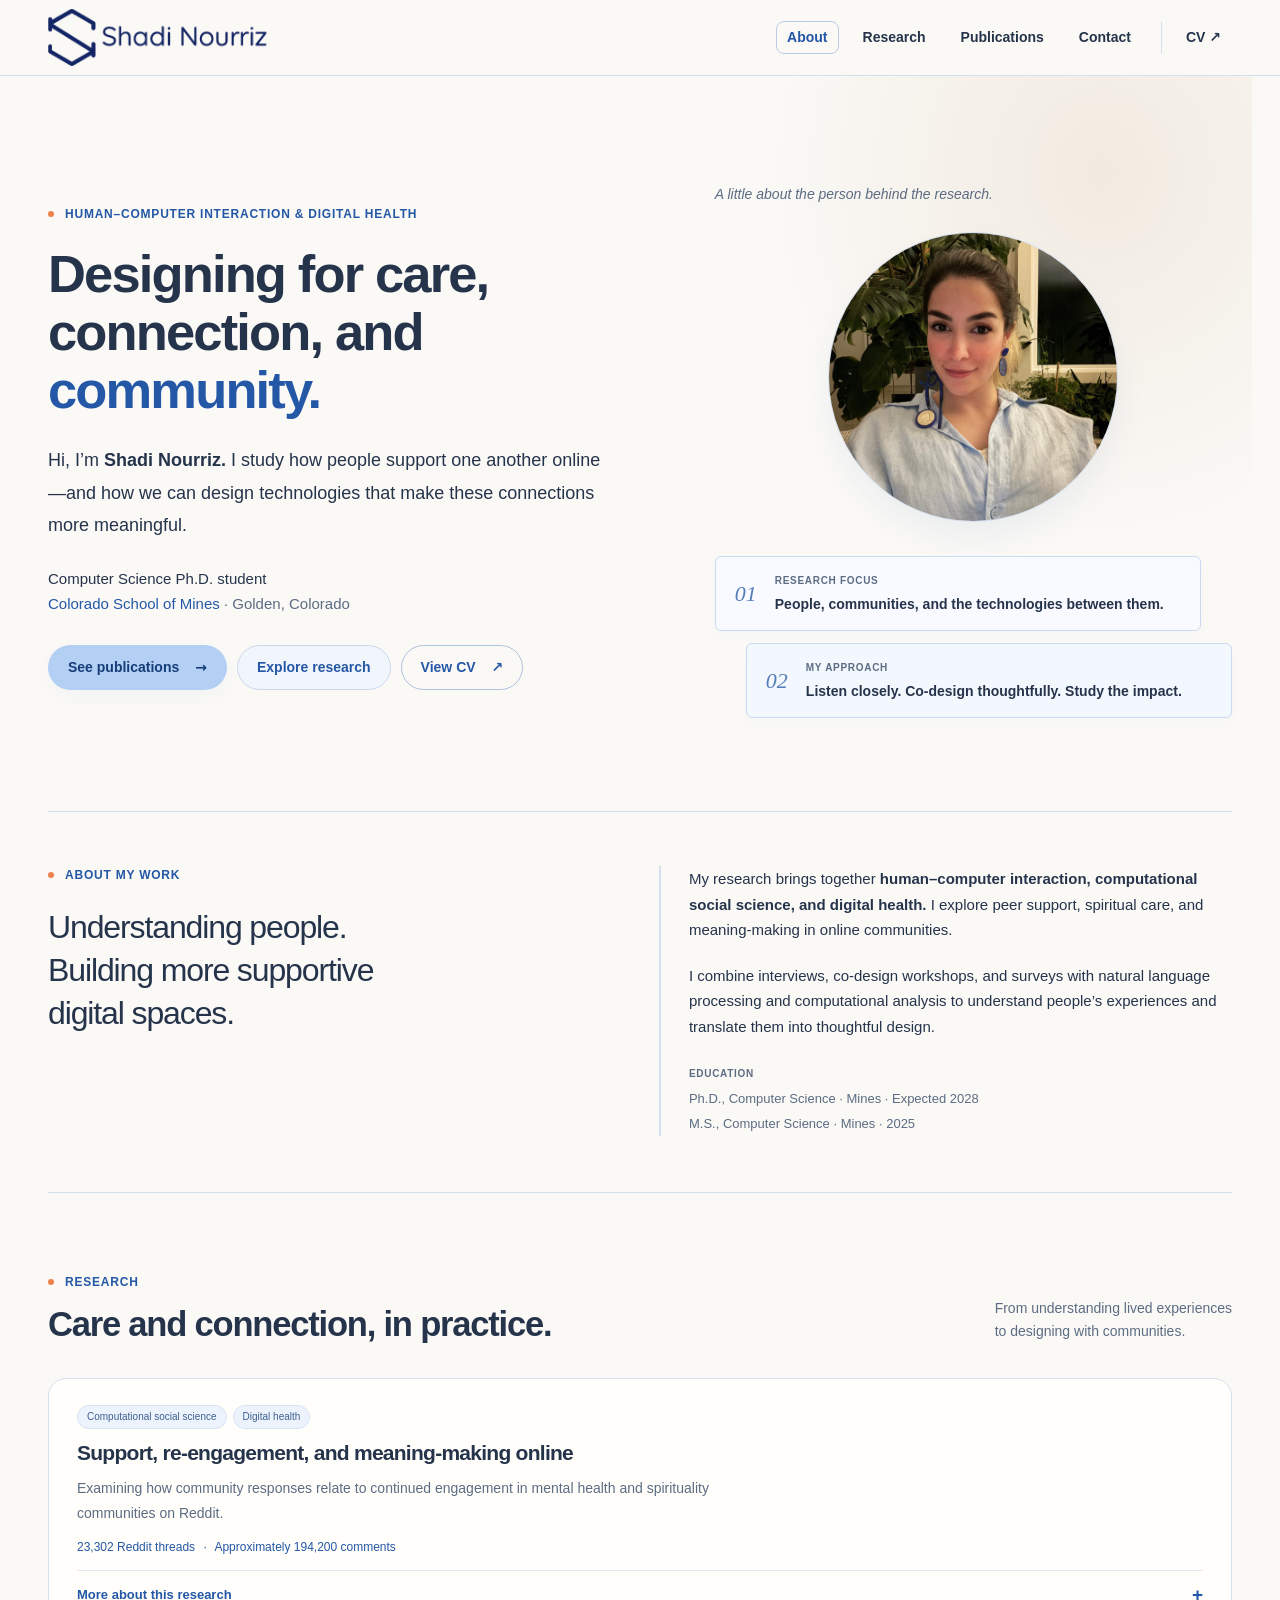
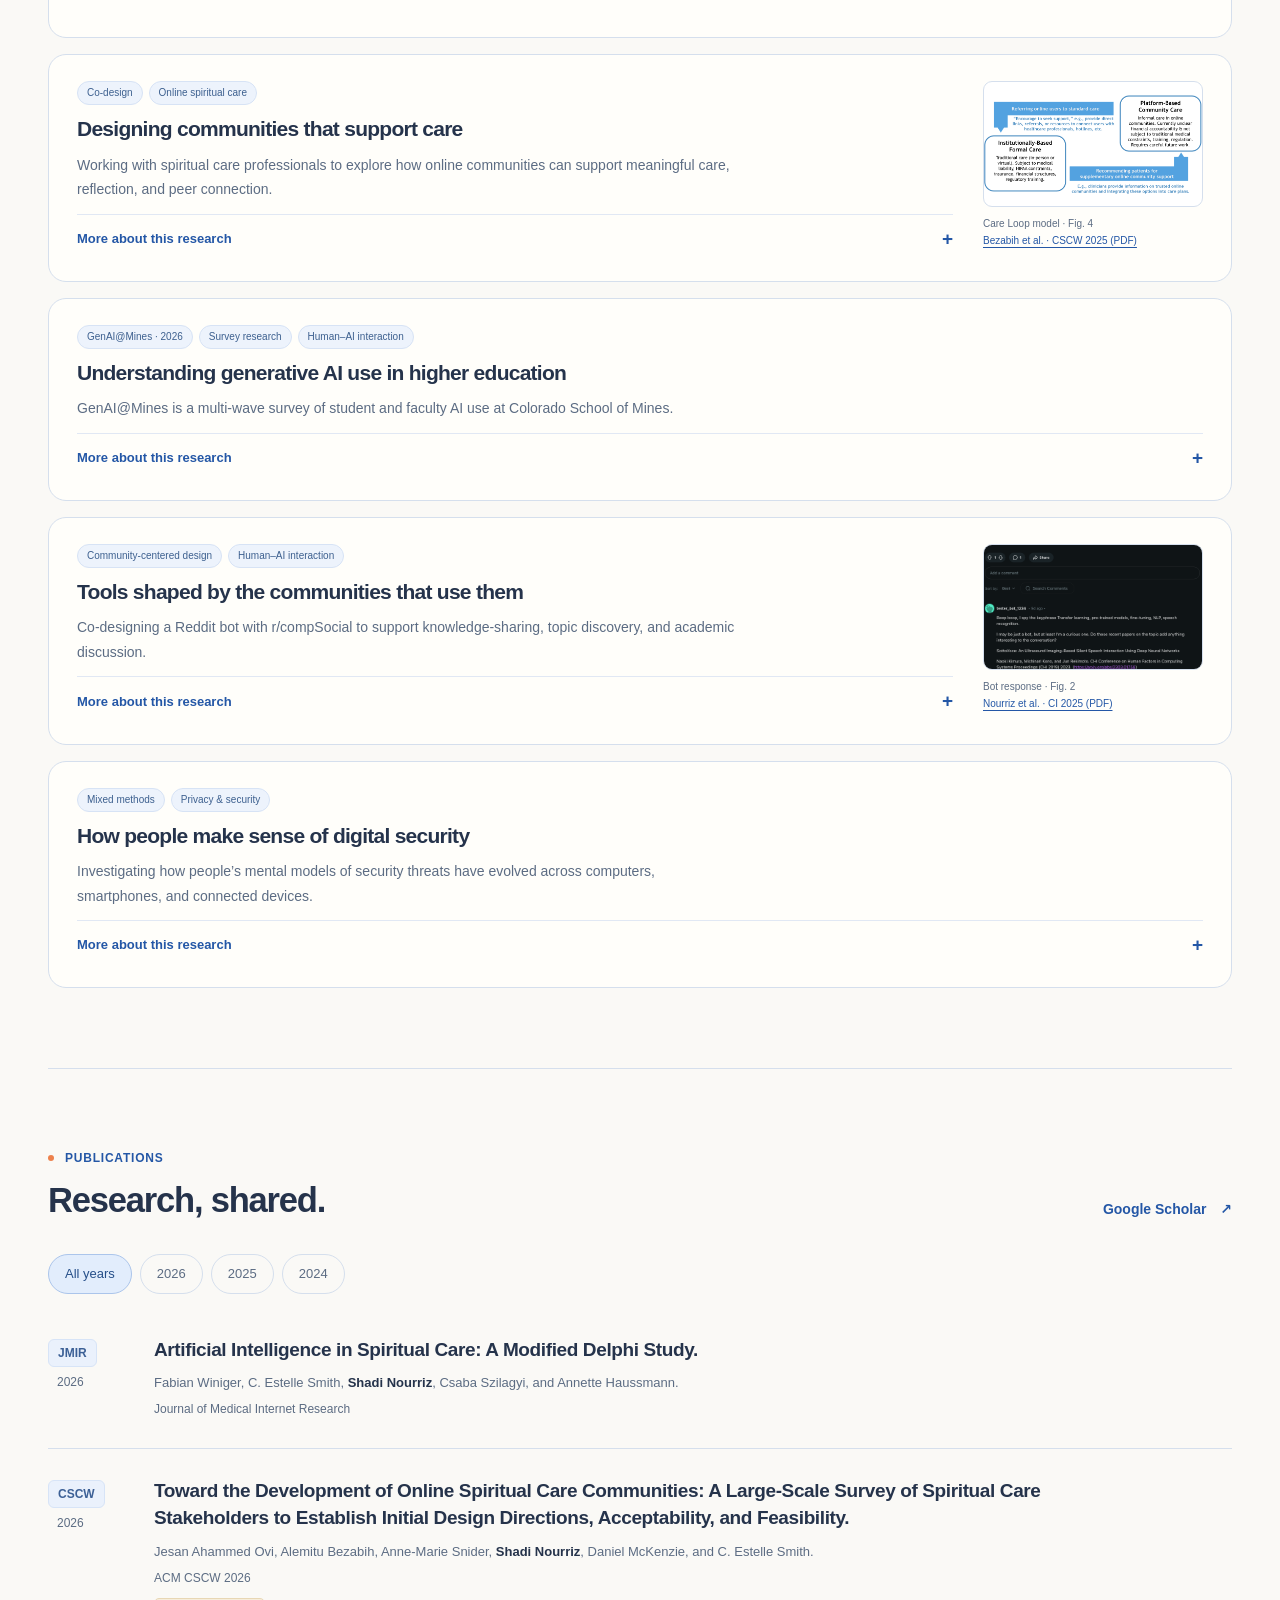
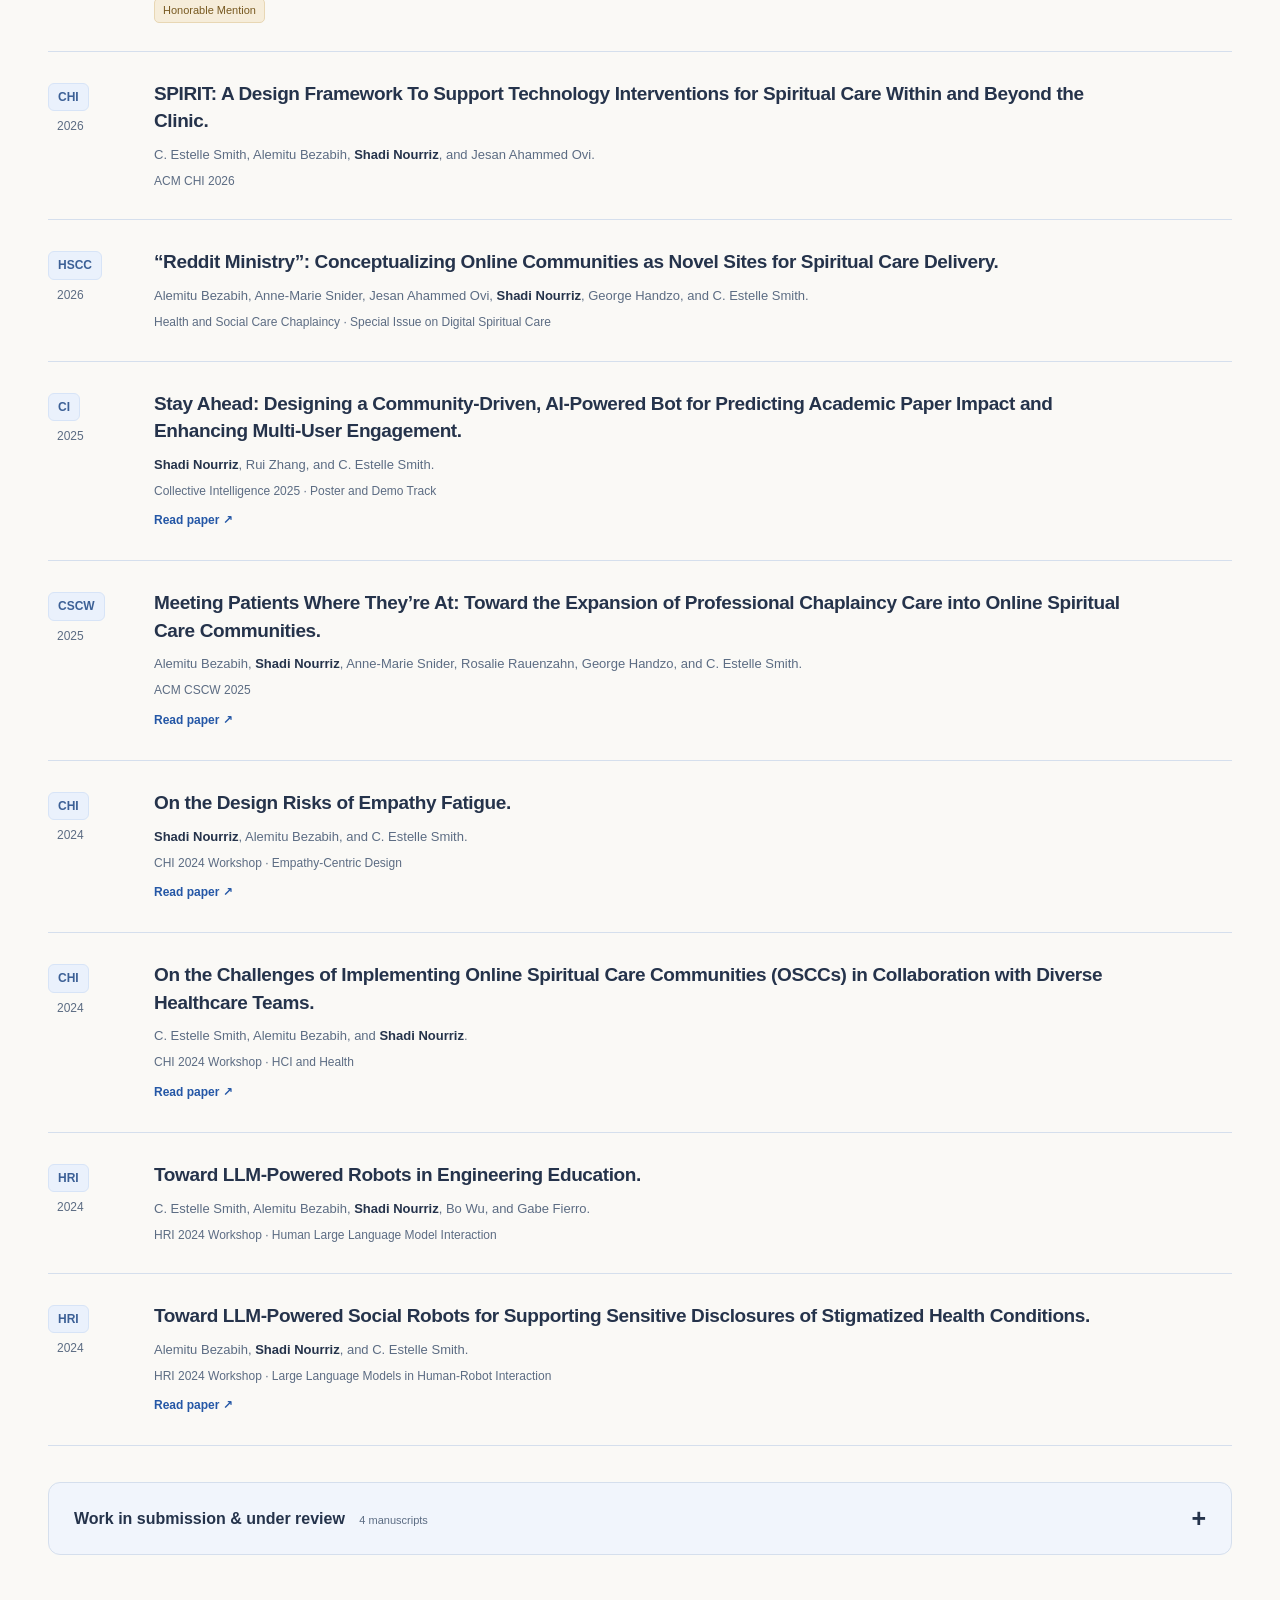
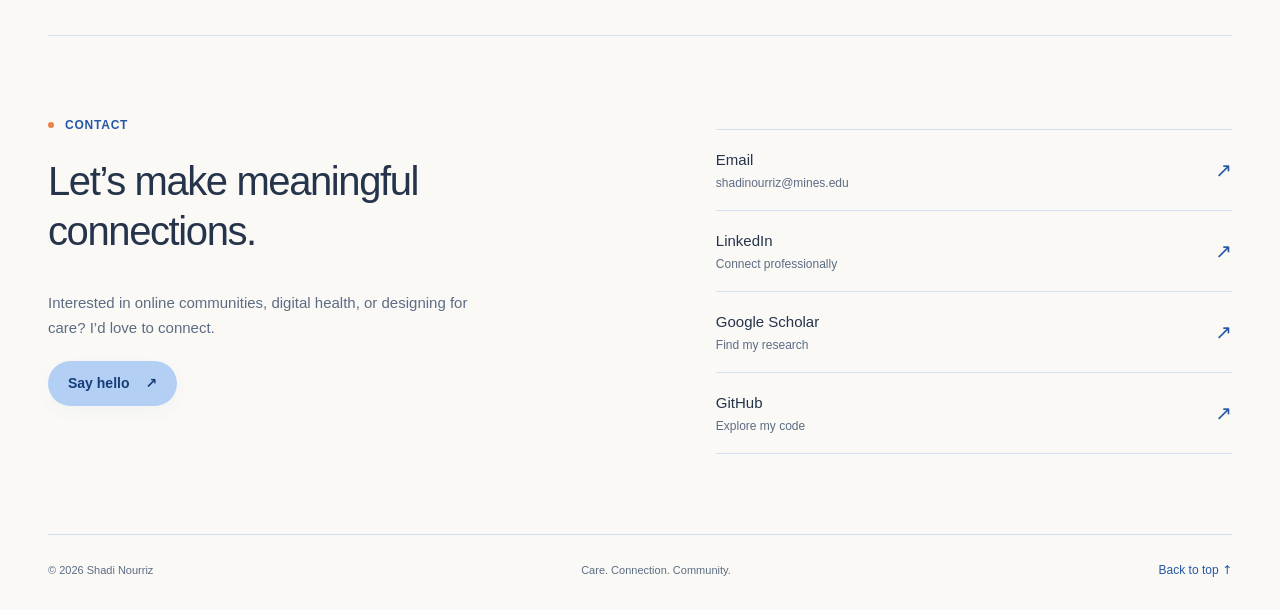
==== commit c821faa6: "Replace generic project icons with figures from authored papers" ====
--- a/index.html
+++ b/index.html
@@ -22,7 +22,7 @@
     />
     <meta name="theme-color" content="#2457a6" />
     <link rel="icon" type="image/svg+xml" href="favicon.svg?v=1" />
-    <link rel="stylesheet" href="style.css?v=research-compact-20261018" />
+    <link rel="stylesheet" href="style.css?v=paper-figures-20261018" />
     <script src="script.js" defer></script>
   </head>
   <body id="top">
@@ -172,15 +172,6 @@
         </div>
         <div class="research-grid">
           <article class="research-card">
-            <div class="research-thumbnail" aria-hidden="true">
-              <img
-                src="static/media/research-icons/conversation.svg"
-                alt=""
-                width="72"
-                height="72"
-                loading="lazy"
-              />
-            </div>
             <div class="research-copy">
               <div class="tags">
                 <span>Computational social science</span
@@ -210,16 +201,7 @@
               </details>
             </div>
           </article>
-          <article class="research-card">
-            <div class="research-thumbnail" aria-hidden="true">
-              <img
-                src="static/media/research-icons/care.svg"
-                alt=""
-                width="72"
-                height="72"
-                loading="lazy"
-              />
-            </div>
+          <article class="research-card with-paper-figure">
             <div class="research-copy">
               <div class="tags">
                 <span>Co-design</span><span>Online spiritual care</span>
@@ -244,17 +226,31 @@
                 </p>
               </details>
             </div>
+            <figure class="paper-preview">
+              <a
+                class="paper-image-link"
+                href="static/media/paper-figures/care-loop.png"
+                target="_blank"
+                rel="noopener"
+                aria-label="Enlarge Care Loop model linking formal care and online community care"
+                ><img
+                  src="static/media/paper-figures/care-loop.png"
+                  alt="Care Loop model linking formal care and online community care"
+                  width="1701"
+                  height="772"
+                  loading="lazy"
+              /></a>
+              <figcaption>
+                Care Loop model · Fig. 4<br /><a
+                  href="https://estellesmithphd.com/wp-content/uploads/2025/08/cscw2025-onlinespiritualcarecommunities.pdf"
+                  target="_blank"
+                  rel="noopener noreferrer"
+                  >Bezabih et al. · CSCW 2025 (PDF)</a
+                >
+              </figcaption>
+            </figure>
           </article>
           <article class="research-card">
-            <div class="research-thumbnail" aria-hidden="true">
-              <img
-                src="static/media/research-icons/survey.svg"
-                alt=""
-                width="72"
-                height="72"
-                loading="lazy"
-              />
-            </div>
             <div class="research-copy">
               <div class="tags">
                 <span>GenAI@Mines · 2026</span><span>Survey research</span
@@ -279,16 +275,7 @@
               </details>
             </div>
           </article>
-          <article class="research-card">
-            <div class="research-thumbnail" aria-hidden="true">
-              <img
-                src="static/media/research-icons/community-bot.svg"
-                alt=""
-                width="72"
-                height="72"
-                loading="lazy"
-              />
-            </div>
+          <article class="research-card with-paper-figure">
             <div class="research-copy">
               <div class="tags">
                 <span>Community-centered design</span
@@ -312,17 +299,31 @@
                 </p>
               </details>
             </div>
+            <figure class="paper-preview">
+              <a
+                class="paper-image-link"
+                href="static/media/paper-figures/bot-response.png"
+                target="_blank"
+                rel="noopener"
+                aria-label="Enlarge Published screenshot of CSSpark Bot recommending relevant research papers in a Reddit discussion"
+                ><img
+                  src="static/media/paper-figures/bot-response.png"
+                  alt="Published screenshot of CSSpark Bot recommending relevant research papers in a Reddit discussion"
+                  width="1188"
+                  height="2588"
+                  loading="lazy"
+              /></a>
+              <figcaption>
+                Bot response · Fig. 2<br /><a
+                  href="https://ci.acm.org/2025/wp-content/uploads/99-Nourriz.pdf"
+                  target="_blank"
+                  rel="noopener noreferrer"
+                  >Nourriz et al. · CI 2025 (PDF)</a
+                >
+              </figcaption>
+            </figure>
           </article>
           <article class="research-card">
-            <div class="research-thumbnail" aria-hidden="true">
-              <img
-                src="static/media/research-icons/security.svg"
-                alt=""
-                width="72"
-                height="72"
-                loading="lazy"
-              />
-            </div>
             <div class="research-copy">
               <div class="tags">
                 <span>Mixed methods</span><span>Privacy &amp; security</span>
@@ -347,23 +348,6 @@
             </div>
           </article>
         </div>
-        <p class="image-credit">
-          Illustrations by
-          <a
-            href="https://openmoji.org/"
-            target="_blank"
-            rel="noopener noreferrer"
-            >OpenMoji</a
-          >
-          ·
-          <a
-            href="https://creativecommons.org/licenses/by-sa/4.0/"
-            target="_blank"
-            rel="noopener noreferrer"
-            >CC BY-SA 4.0</a
-          >
-          · <a href="static/media/research-icons/CREDITS.txt">Image credits</a>
-        </p>
       </section>
       <section
         class="section publications-section"
--- a/style.css
+++ b/style.css
@@ -1061,31 +1061,13 @@
   font-family: "DejaVu Sans", sans-serif;
 }
 
-/* Compact, text-first research cards with small licensed illustrations. */
+/* Research-first cards with optional previews extracted from the source papers. */
 .research-grid {
   gap: 16px;
 }
 .research-card {
-  display: grid;
-  grid-template-columns: 124px minmax(0, 1fr);
-  gap: 28px;
-  padding: 26px;
-  align-items: start;
-}
-.research-thumbnail {
-  display: grid;
-  place-items: center;
-  width: 124px;
-  height: 112px;
-  background: #edf3fc;
-  border: 1px solid #d7e3f5;
-  border-radius: 12px;
-}
-.research-thumbnail img {
   display: block;
-  width: 64px;
-  height: 64px;
-  object-fit: contain;
+  padding: 26px 28px;
 }
 .research-copy {
   padding: 0;
@@ -1117,30 +1099,53 @@
 .project-facts span {
   margin-inline: 5px;
 }
-.image-credit {
-  margin: 17px 0 0;
-  font-size: 11px;
+.with-paper-figure {
+  display: grid;
+  grid-template-columns: minmax(0, 1fr) 220px;
+  gap: 30px;
+  align-items: start;
+}
+.paper-preview {
+  margin: 0;
+}
+.paper-image-link {
+  display: block;
+  height: 126px;
+  overflow: hidden;
+  background: white;
+  border: 1px solid var(--line);
+  border-radius: 9px;
+}
+.paper-image-link:hover {
+  border-color: var(--blue);
+}
+.paper-preview img {
+  display: block;
+  width: 100%;
+  height: 100%;
+  object-fit: contain;
+}
+.paper-preview img[src*="bot-response"] {
+  object-fit: cover;
+  object-position: center 44%;
+}
+.paper-preview figcaption {
+  font-size: 10px;
+  color: var(--muted);
   line-height: 1.7;
-  color: var(--muted);
-}
-.image-credit a {
+  margin-top: 8px;
+}
+.paper-preview figcaption a {
   text-decoration: underline;
   text-underline-offset: 3px;
 }
 @media (max-width: 760px) {
   .research-card {
-    grid-template-columns: 64px minmax(0, 1fr);
-    gap: 16px;
-    padding: 18px;
-  }
-  .research-thumbnail {
-    width: 64px;
-    height: 68px;
-    border-radius: 10px;
-  }
-  .research-thumbnail img {
-    width: 44px;
-    height: 44px;
+    padding: 20px;
+  }
+  .with-paper-figure {
+    grid-template-columns: 1fr;
+    gap: 18px;
   }
   .research-copy h3 {
     font-size: 18px;
@@ -1164,18 +1169,10 @@
   .research-copy > .project-facts {
     font-size: 11px;
   }
-}
-@media (max-width: 420px) {
-  .research-card {
-    grid-template-columns: 1fr;
-    gap: 13px;
-  }
-  .research-thumbnail {
-    width: 56px;
-    height: 56px;
-  }
-  .research-thumbnail img {
-    width: 38px;
-    height: 38px;
-  }
-}
+  .paper-preview {
+    max-width: 240px;
+  }
+  .paper-image-link {
+    height: 125px;
+  }
+}
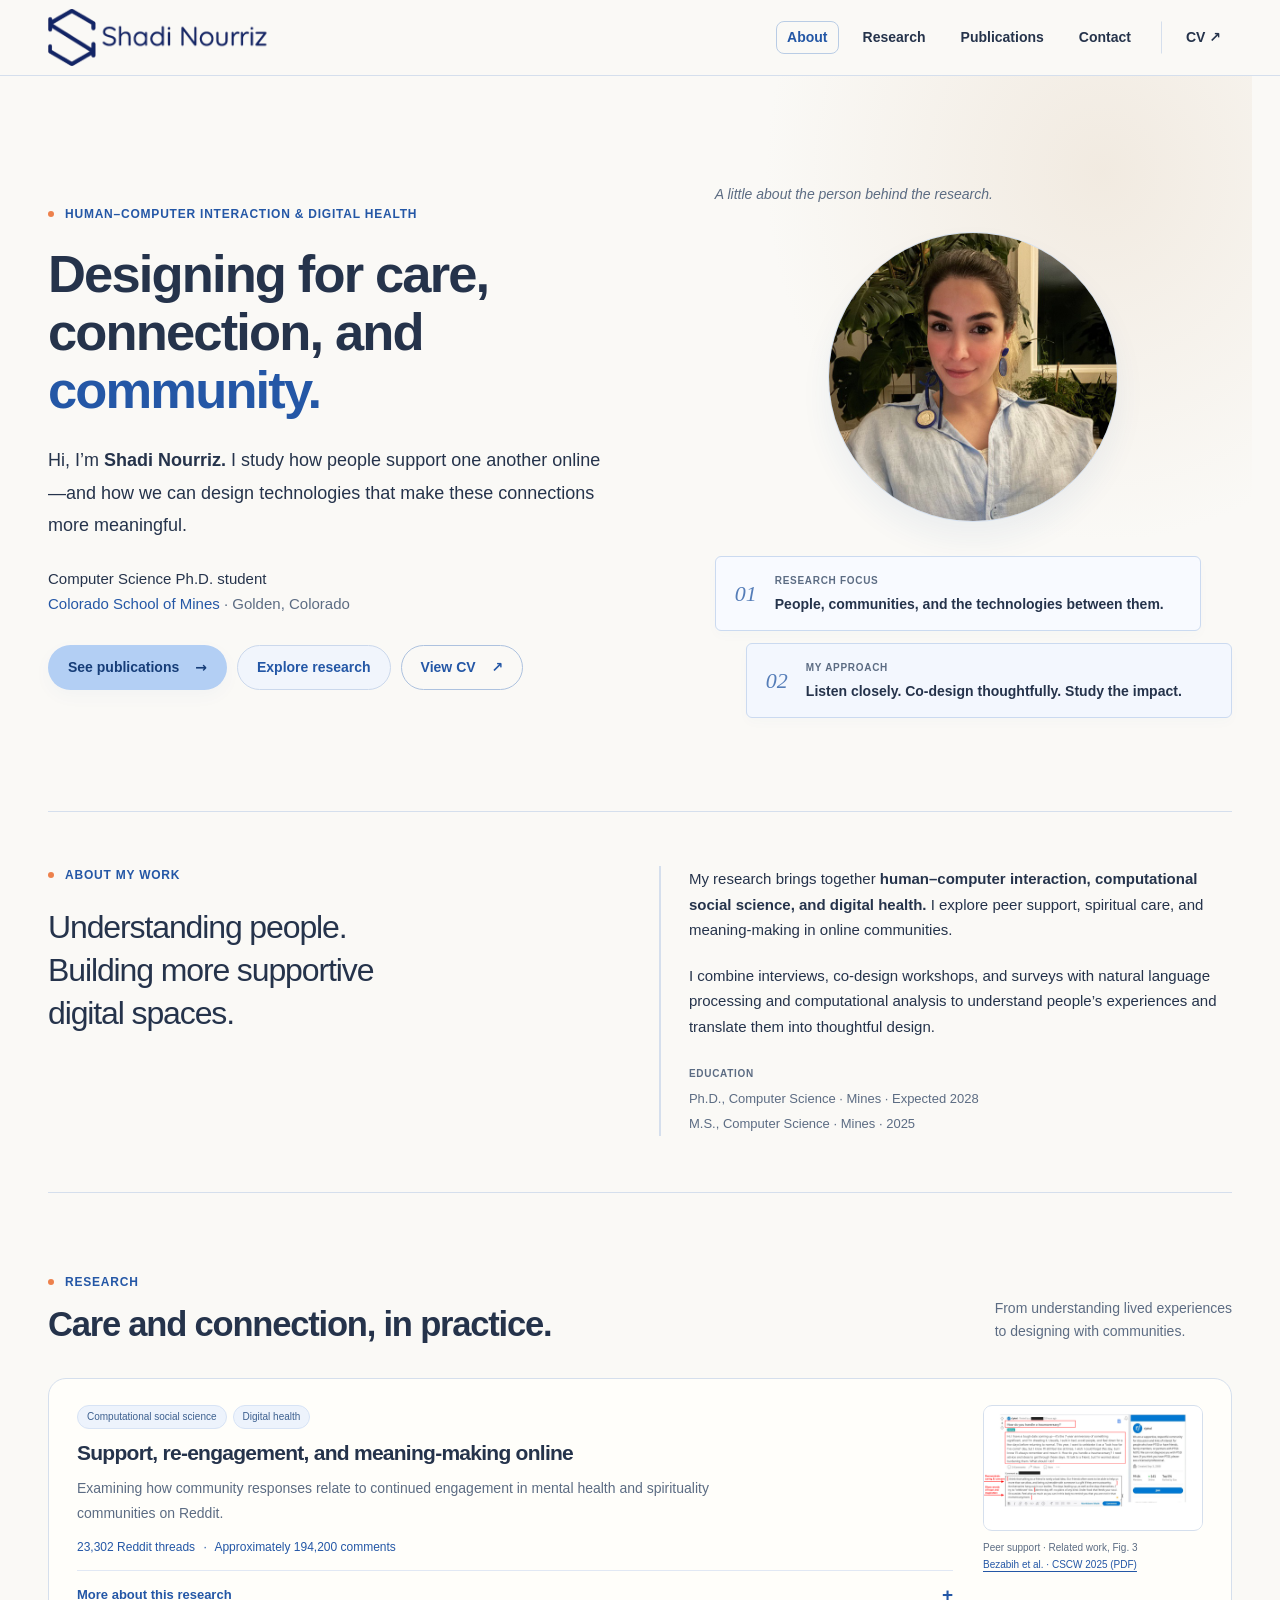
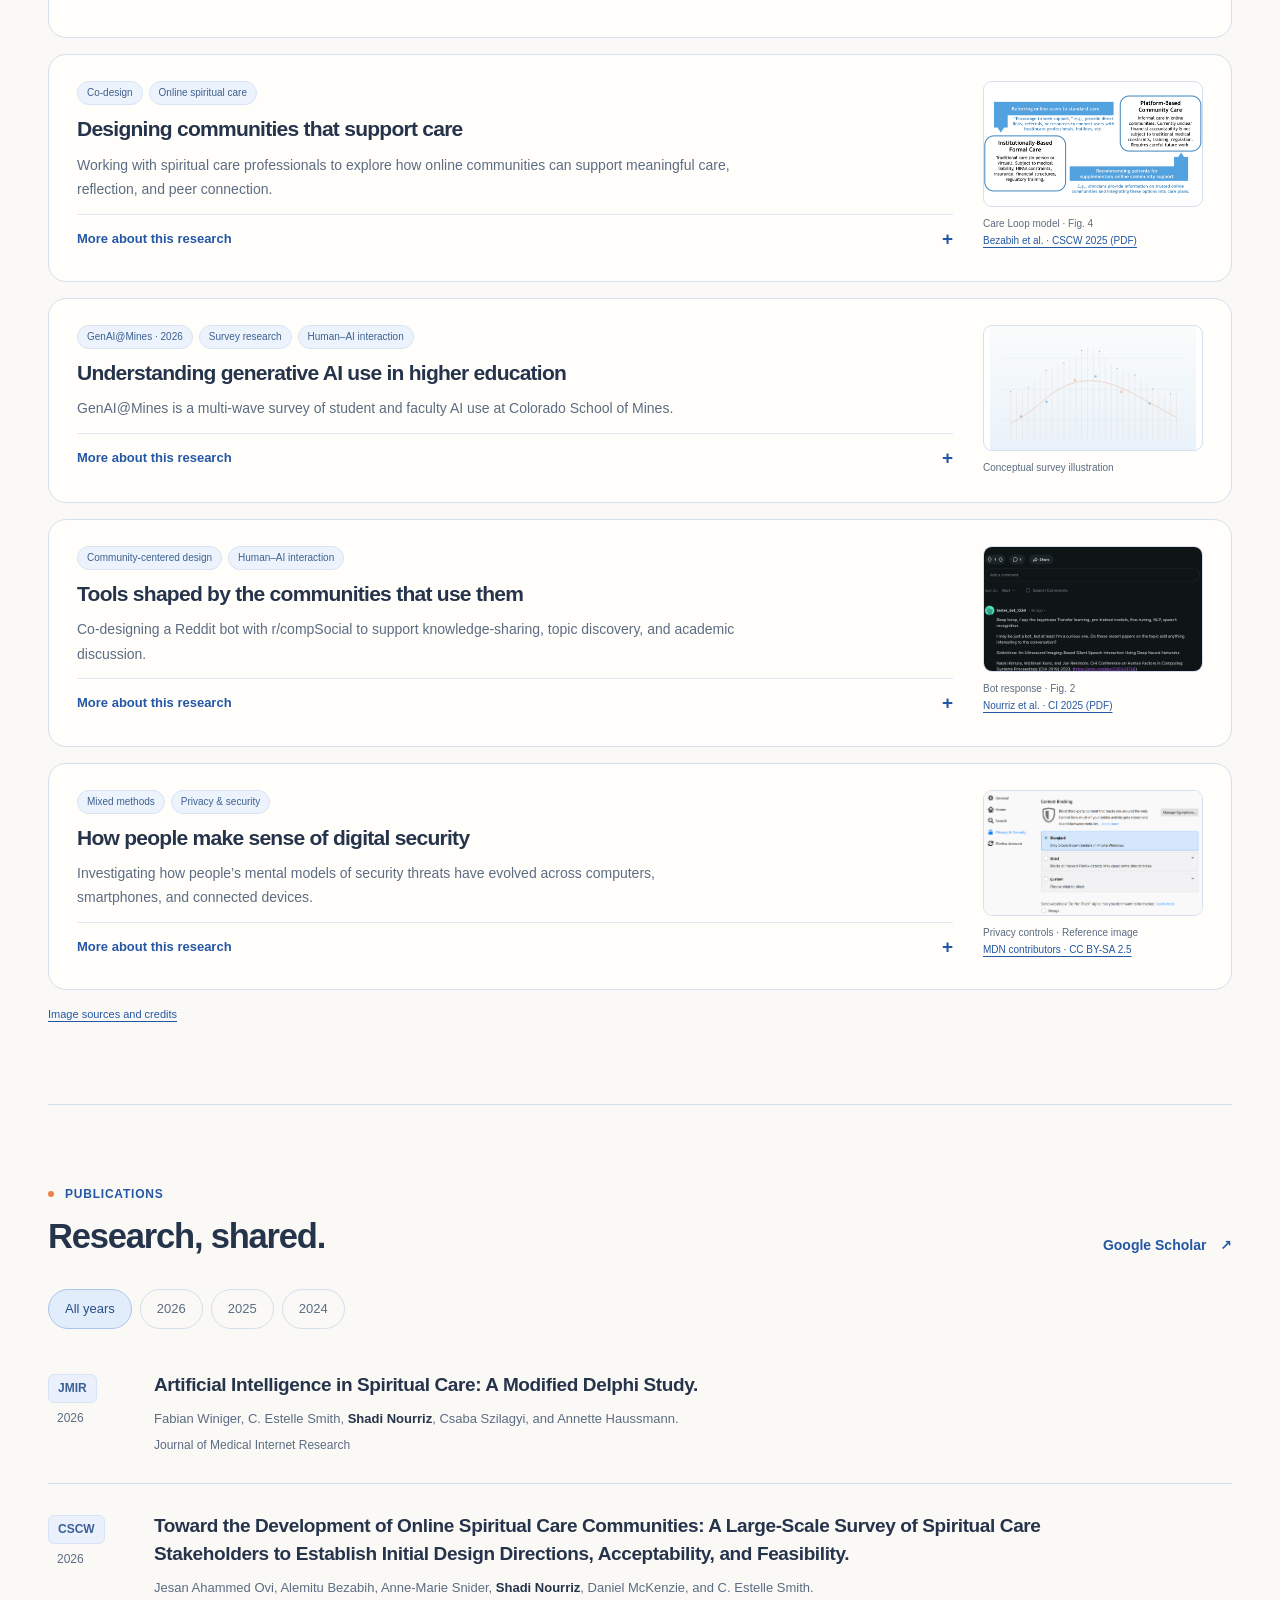
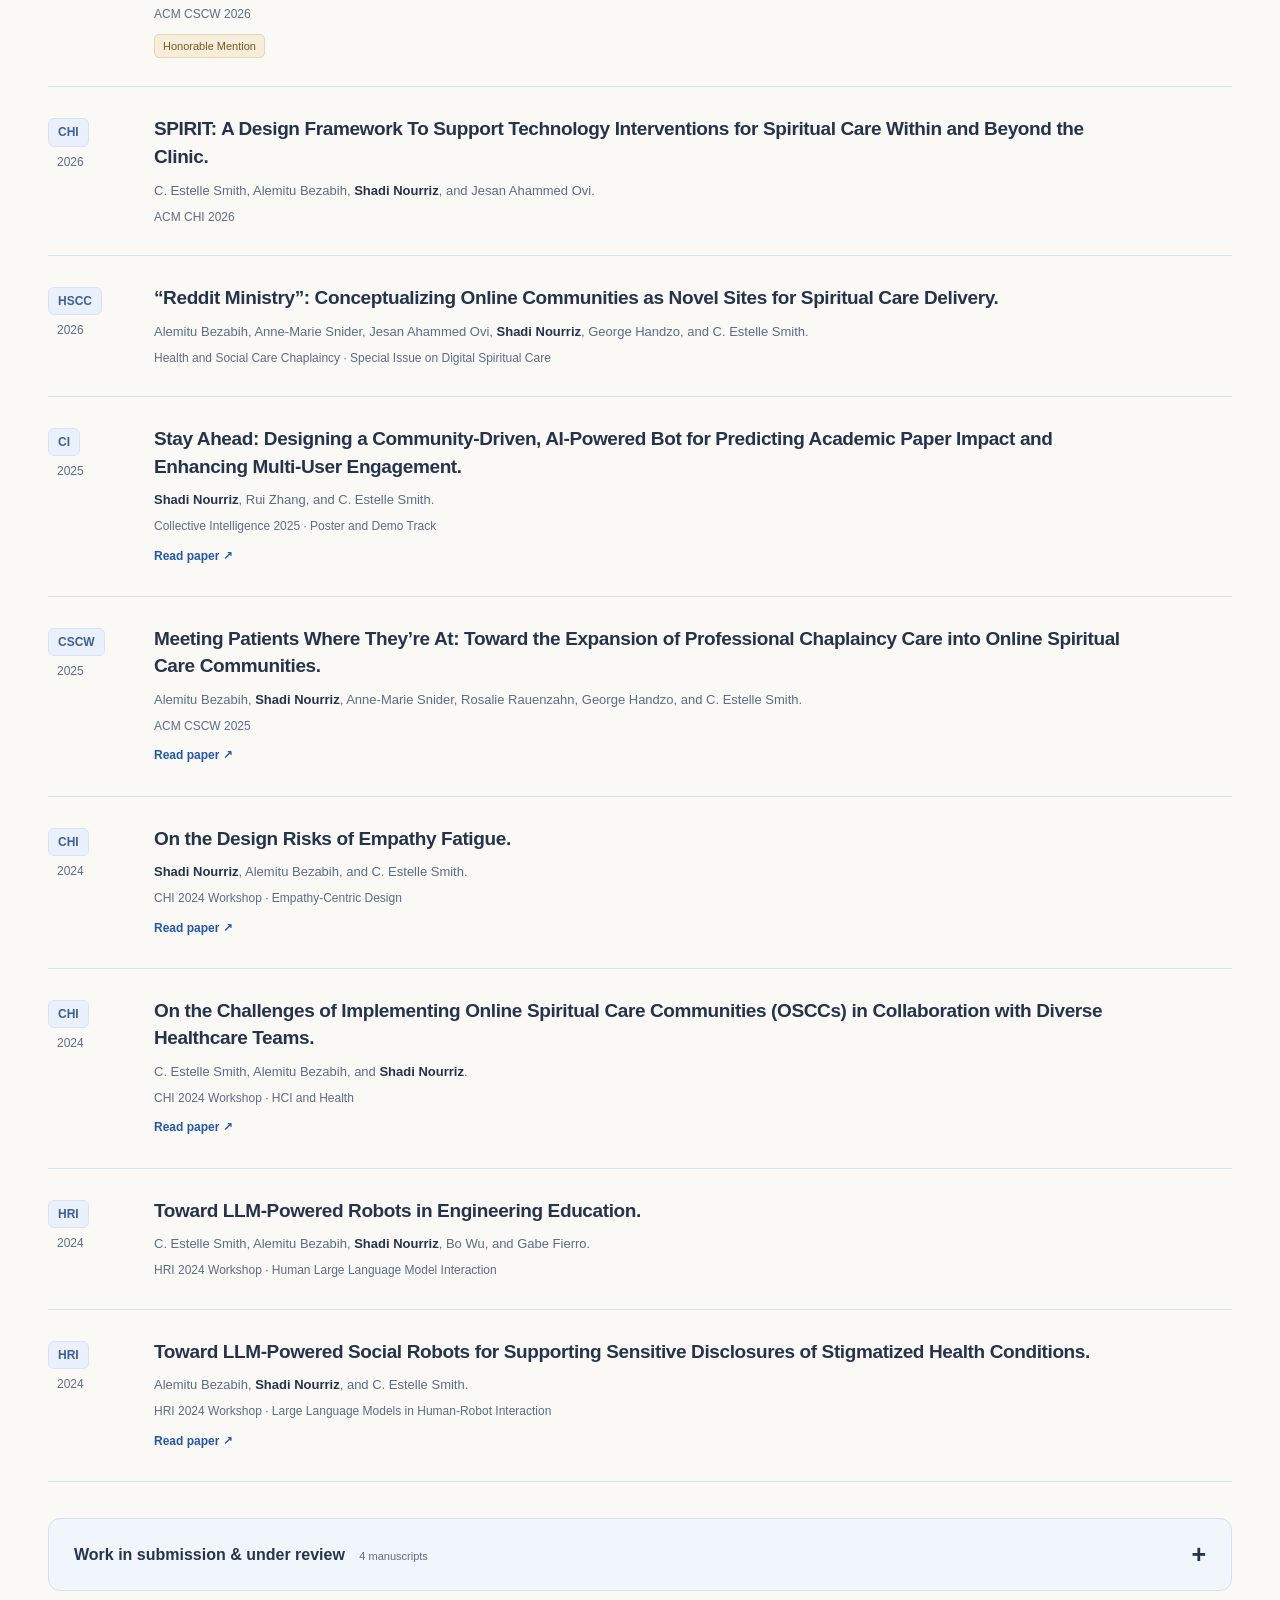
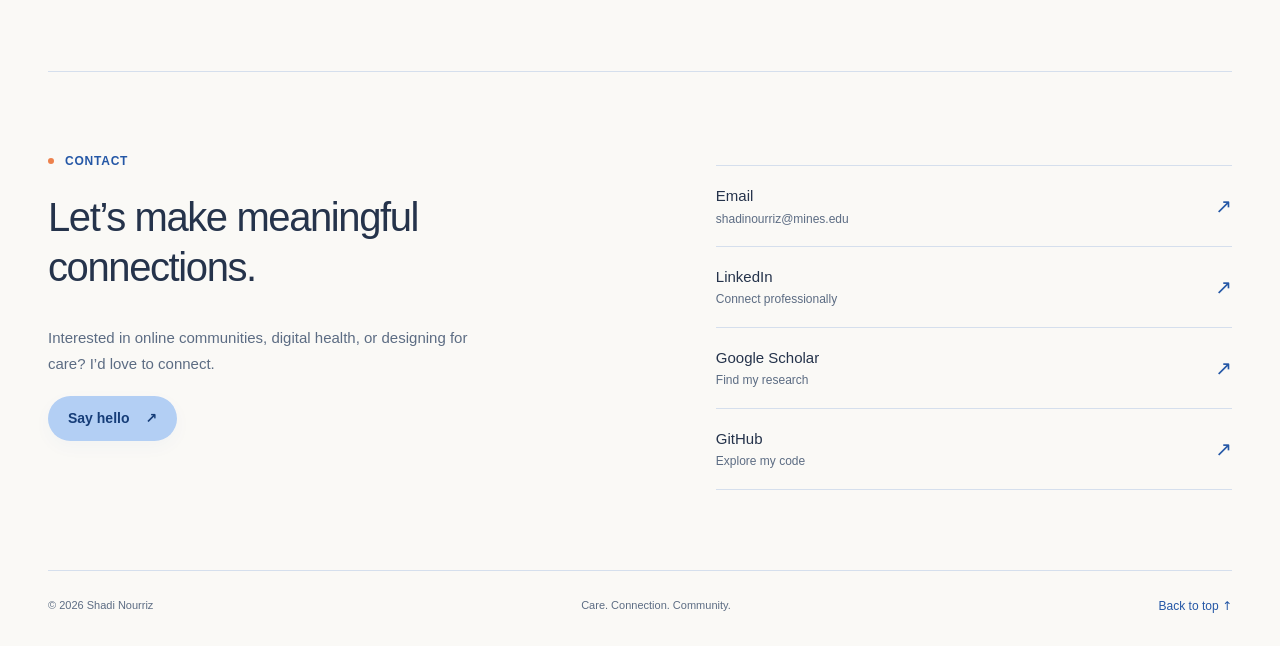
==== commit 9d8c043b: "Add sourced visuals to remaining research cards and conceptual survey chart" ====
--- a/index.html
+++ b/index.html
@@ -22,7 +22,7 @@
     />
     <meta name="theme-color" content="#2457a6" />
     <link rel="icon" type="image/svg+xml" href="favicon.svg?v=1" />
-    <link rel="stylesheet" href="style.css?v=paper-figures-20261018" />
+    <link rel="stylesheet" href="style.css?v=all-project-visuals-20261018" />
     <script src="script.js" defer></script>
   </head>
   <body id="top">
@@ -171,7 +171,7 @@
           </p>
         </div>
         <div class="research-grid">
-          <article class="research-card">
+          <article class="research-card with-paper-figure">
             <div class="research-copy">
               <div class="tags">
                 <span>Computational social science</span
@@ -200,6 +200,29 @@
                 </p>
               </details>
             </div>
+            <figure class="paper-preview">
+              <a
+                class="paper-image-link"
+                href="static/media/project-visuals/peer-support-example.png"
+                target="_blank"
+                rel="noopener"
+                aria-label="Enlarge Published, anonymized Reddit support interaction from related spiritual-care research"
+                ><img
+                  src="static/media/project-visuals/peer-support-example.png"
+                  alt="Published, anonymized Reddit support interaction from related spiritual-care research"
+                  width="1920"
+                  height="1080"
+                  loading="lazy"
+              /></a>
+              <figcaption>
+                Peer support · Related work, Fig. 3<br /><a
+                  href="https://estellesmithphd.com/wp-content/uploads/2025/08/cscw2025-onlinespiritualcarecommunities.pdf"
+                  target="_blank"
+                  rel="noopener noreferrer"
+                  >Bezabih et al. · CSCW 2025 (PDF)</a
+                >
+              </figcaption>
+            </figure>
           </article>
           <article class="research-card with-paper-figure">
             <div class="research-copy">
@@ -250,7 +273,7 @@
               </figcaption>
             </figure>
           </article>
-          <article class="research-card">
+          <article class="research-card with-paper-figure">
             <div class="research-copy">
               <div class="tags">
                 <span>GenAI@Mines · 2026</span><span>Survey research</span
@@ -274,6 +297,22 @@
                 </p>
               </details>
             </div>
+            <figure class="paper-preview">
+              <a
+                class="paper-image-link"
+                href="static/media/project-visuals/survey-traces.svg"
+                target="_blank"
+                rel="noopener"
+                aria-label="Enlarge Conceptual survey illustration with delicate vertical response traces and a curved line"
+                ><img
+                  src="static/media/project-visuals/survey-traces.svg"
+                  alt="Conceptual survey illustration with delicate vertical response traces and a curved line"
+                  width="800"
+                  height="480"
+                  loading="lazy"
+              /></a>
+              <figcaption>Conceptual survey illustration</figcaption>
+            </figure>
           </article>
           <article class="research-card with-paper-figure">
             <div class="research-copy">
@@ -323,7 +362,7 @@
               </figcaption>
             </figure>
           </article>
-          <article class="research-card">
+          <article class="research-card with-paper-figure">
             <div class="research-copy">
               <div class="tags">
                 <span>Mixed methods</span><span>Privacy &amp; security</span>
@@ -346,8 +385,36 @@
                 </p>
               </details>
             </div>
-          </article>
-        </div>
+            <figure class="paper-preview">
+              <a
+                class="paper-image-link"
+                href="static/media/project-visuals/browser-privacy-controls.png"
+                target="_blank"
+                rel="noopener"
+                aria-label="Enlarge Firefox privacy settings showing standard, strict, and custom content-blocking choices"
+                ><img
+                  src="static/media/project-visuals/browser-privacy-controls.png"
+                  alt="Firefox privacy settings showing standard, strict, and custom content-blocking choices"
+                  width="919"
+                  height="767"
+                  loading="lazy"
+              /></a>
+              <figcaption>
+                Privacy controls · Reference image<br /><a
+                  href="https://github.com/mdn/content/blob/a1aa79c09717761fc72c20bac94bb9c430ed487a/files/en-us/web/privacy/guides/firefox_tracking_protection/content_blocking.png"
+                  target="_blank"
+                  rel="noopener noreferrer"
+                  >MDN contributors · CC BY-SA 2.5</a
+                >
+              </figcaption>
+            </figure>
+          </article>
+        </div>
+        <p class="image-credit">
+          <a href="static/media/project-visuals/CREDITS.txt"
+            >Image sources and credits</a
+          >
+        </p>
       </section>
       <section
         class="section publications-section"
--- a/style.css
+++ b/style.css
@@ -1176,3 +1176,17 @@
     height: 125px;
   }
 }
+
+.image-credit {
+  margin: 15px 0 0;
+  font-size: 11px;
+  color: var(--muted);
+}
+.image-credit a {
+  text-decoration: underline;
+  text-underline-offset: 3px;
+}
+.paper-preview img[src*="browser-privacy-controls"] {
+  object-fit: cover;
+  object-position: center top;
+}
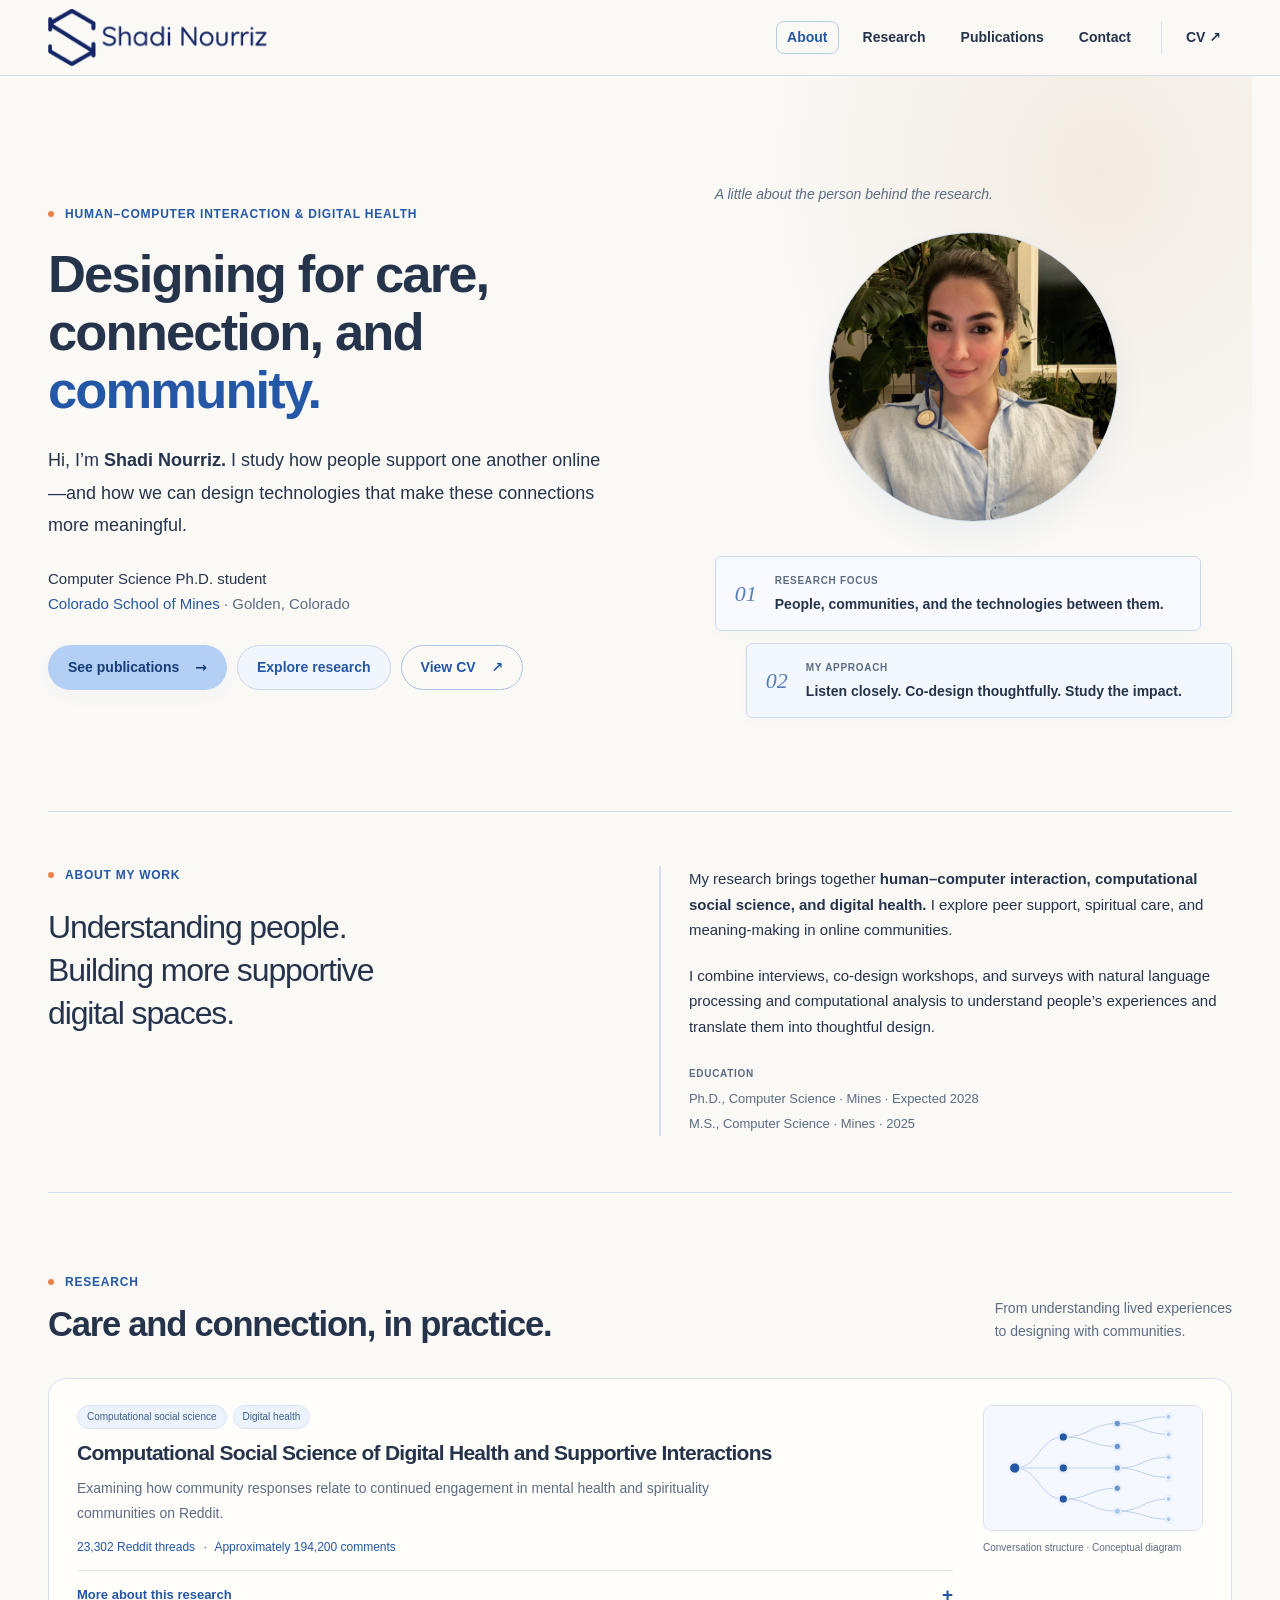
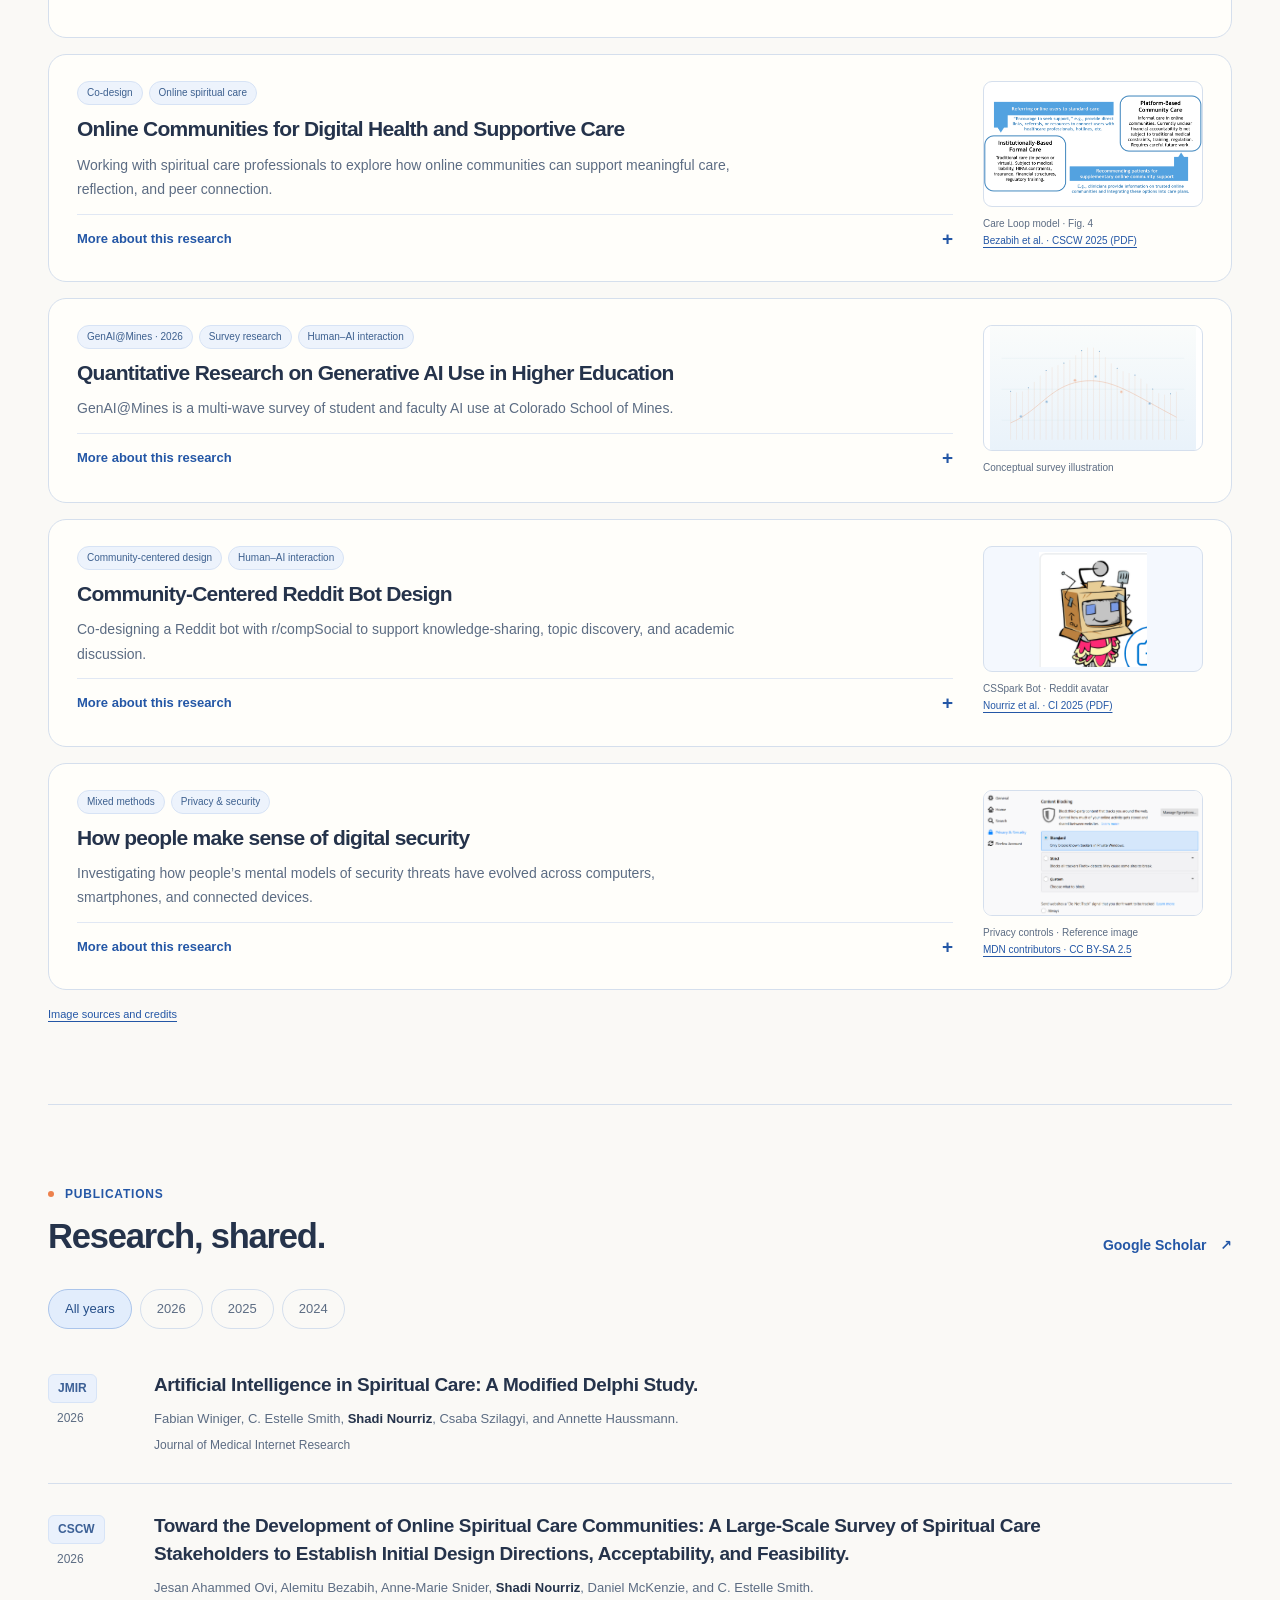
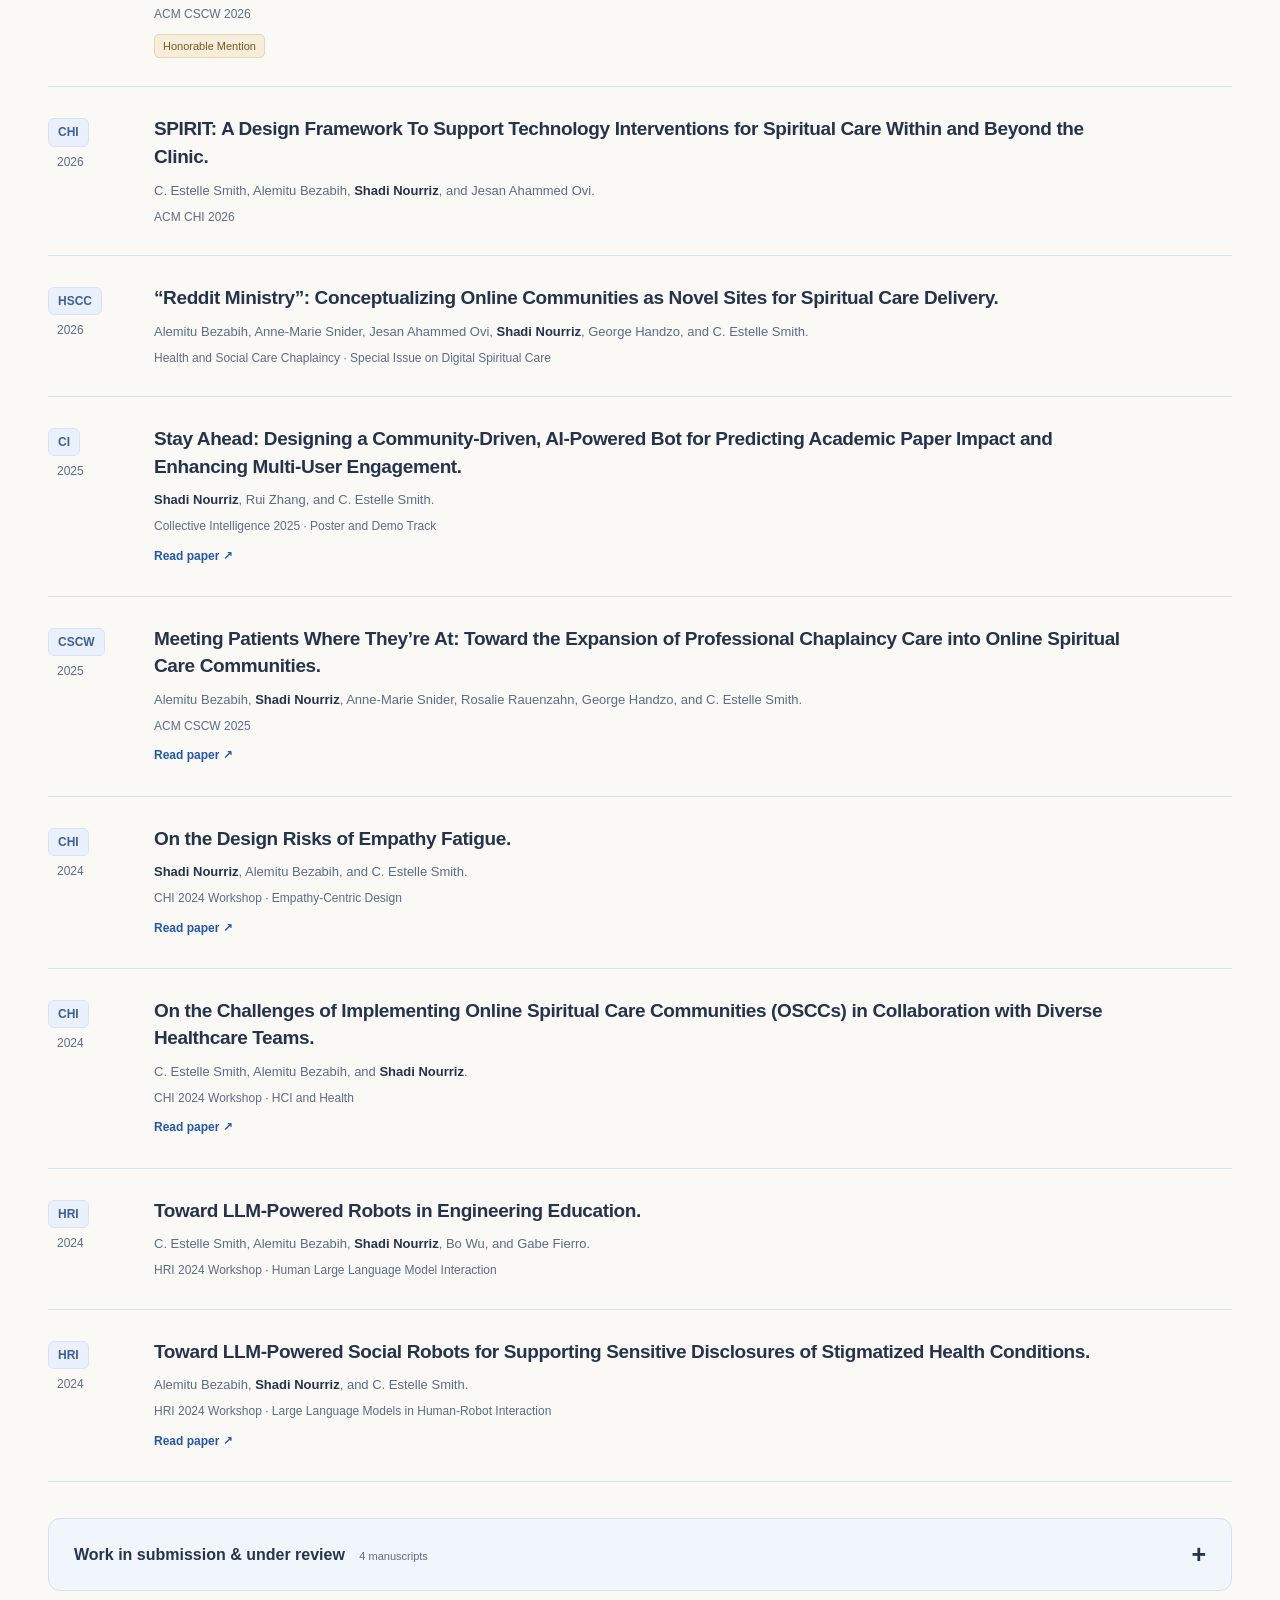
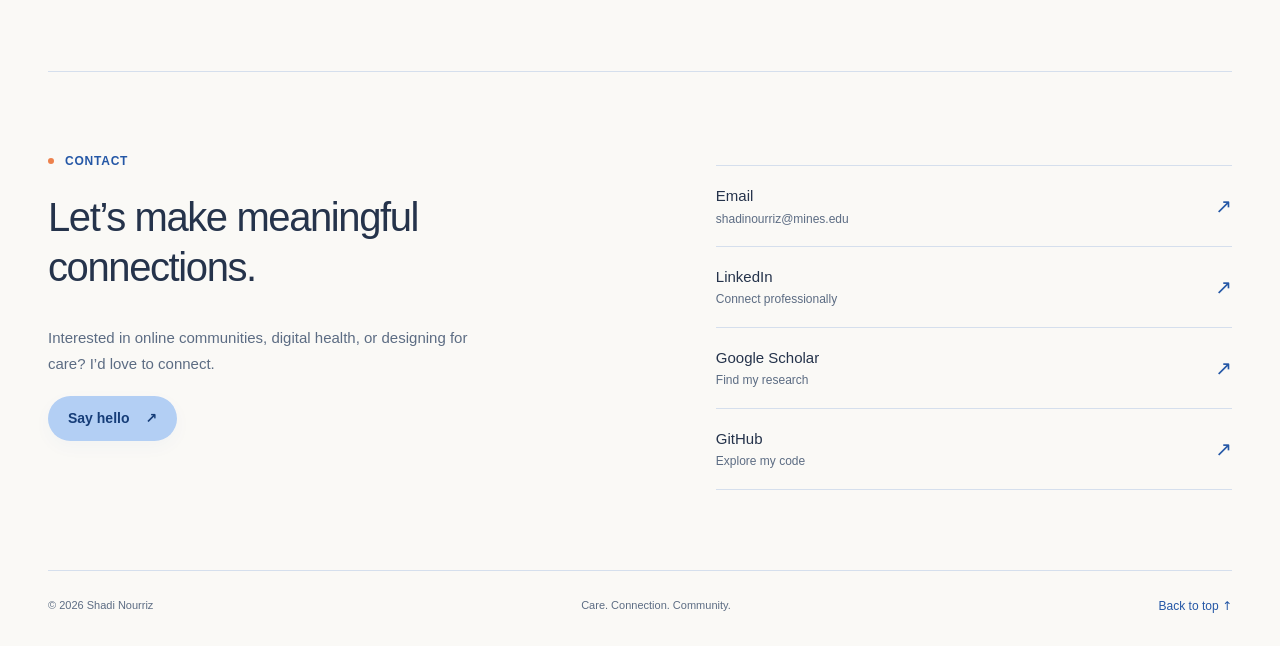
==== commit fd7bf1ba: "Clarify research project titles and use conversation graph and bot avatar" ====
--- a/index.html
+++ b/index.html
@@ -22,7 +22,7 @@
     />
     <meta name="theme-color" content="#2457a6" />
     <link rel="icon" type="image/svg+xml" href="favicon.svg?v=1" />
-    <link rel="stylesheet" href="style.css?v=all-project-visuals-20261018" />
+    <link rel="stylesheet" href="style.css?v=project-titles-bot-20261018" />
     <script src="script.js" defer></script>
   </head>
   <body id="top">
@@ -177,7 +177,10 @@
                 <span>Computational social science</span
                 ><span>Digital health</span>
               </div>
-              <h3>Support, re-engagement, and meaning-making online</h3>
+              <h3>
+                Computational Social Science of Digital Health and Supportive
+                Interactions
+              </h3>
               <p>
                 Examining how community responses relate to continued engagement
                 in mental health and spirituality communities on Reddit.
@@ -203,24 +206,19 @@
             <figure class="paper-preview">
               <a
                 class="paper-image-link"
-                href="static/media/project-visuals/peer-support-example.png"
+                href="static/media/project-visuals/conversation-network.svg"
                 target="_blank"
                 rel="noopener"
-                aria-label="Enlarge Published, anonymized Reddit support interaction from related spiritual-care research"
+                aria-label="Enlarge conceptual conversation structure diagram"
                 ><img
-                  src="static/media/project-visuals/peer-support-example.png"
-                  alt="Published, anonymized Reddit support interaction from related spiritual-care research"
-                  width="1920"
-                  height="1080"
+                  src="static/media/project-visuals/conversation-network.svg"
+                  alt="Branching conversation structure linking an original post with replies and follow-up responses"
+                  width="800"
+                  height="460"
                   loading="lazy"
               /></a>
               <figcaption>
-                Peer support · Related work, Fig. 3<br /><a
-                  href="https://estellesmithphd.com/wp-content/uploads/2025/08/cscw2025-onlinespiritualcarecommunities.pdf"
-                  target="_blank"
-                  rel="noopener noreferrer"
-                  >Bezabih et al. · CSCW 2025 (PDF)</a
-                >
+                Conversation structure · Conceptual diagram
               </figcaption>
             </figure>
           </article>
@@ -229,7 +227,7 @@
               <div class="tags">
                 <span>Co-design</span><span>Online spiritual care</span>
               </div>
-              <h3>Designing communities that support care</h3>
+              <h3>Online Communities for Digital Health and Supportive Care</h3>
               <p>
                 Working with spiritual care professionals to explore how online
                 communities can support meaningful care, reflection, and peer
@@ -279,7 +277,9 @@
                 <span>GenAI@Mines · 2026</span><span>Survey research</span
                 ><span>Human–AI interaction</span>
               </div>
-              <h3>Understanding generative AI use in higher education</h3>
+              <h3>
+                Quantitative Research on Generative AI Use in Higher Education
+              </h3>
               <p>
                 GenAI@Mines is a multi-wave survey of student and faculty AI use
                 at Colorado School of Mines.
@@ -320,7 +320,7 @@
                 <span>Community-centered design</span
                 ><span>Human–AI interaction</span>
               </div>
-              <h3>Tools shaped by the communities that use them</h3>
+              <h3>Community-Centered Reddit Bot Design</h3>
               <p>
                 Co-designing a Reddit bot with r/compSocial to support
                 knowledge-sharing, topic discovery, and academic discussion.
@@ -340,20 +340,21 @@
             </div>
             <figure class="paper-preview">
               <a
-                class="paper-image-link"
-                href="static/media/paper-figures/bot-response.png"
+                class="paper-image-link bot-avatar-preview"
+                href="static/media/SparkBotProfil.png"
                 target="_blank"
                 rel="noopener"
-                aria-label="Enlarge Published screenshot of CSSpark Bot recommending relevant research papers in a Reddit discussion"
-                ><img
-                  src="static/media/paper-figures/bot-response.png"
-                  alt="Published screenshot of CSSpark Bot recommending relevant research papers in a Reddit discussion"
-                  width="1188"
-                  height="2588"
-                  loading="lazy"
-              /></a>
+                aria-label="View CSSpark Bot profile"
+                ><span class="bot-avatar-crop"
+                  ><img
+                    src="static/media/SparkBotProfil.png"
+                    alt="CSSpark Bot’s original Reddit robot avatar"
+                    width="632"
+                    height="512"
+                    loading="lazy" /></span
+              ></a>
               <figcaption>
-                Bot response · Fig. 2<br /><a
+                CSSpark Bot · Reddit avatar<br /><a
                   href="https://ci.acm.org/2025/wp-content/uploads/99-Nourriz.pdf"
                   target="_blank"
                   rel="noopener noreferrer"
--- a/style.css
+++ b/style.css
@@ -1190,3 +1190,27 @@
   object-fit: cover;
   object-position: center top;
 }
+
+/* Frame the original Reddit bot avatar without altering the source screenshot. */
+.bot-avatar-preview {
+  display: flex;
+  align-items: center;
+  justify-content: center;
+  background: #f4f8fe;
+}
+.bot-avatar-crop {
+  position: relative;
+  display: block;
+  width: 108px;
+  height: 115px;
+  overflow: hidden;
+}
+.bot-avatar-crop img {
+  position: absolute;
+  width: 480px;
+  height: 389px;
+  max-width: none;
+  left: -24px;
+  top: -46px;
+  object-fit: initial;
+}
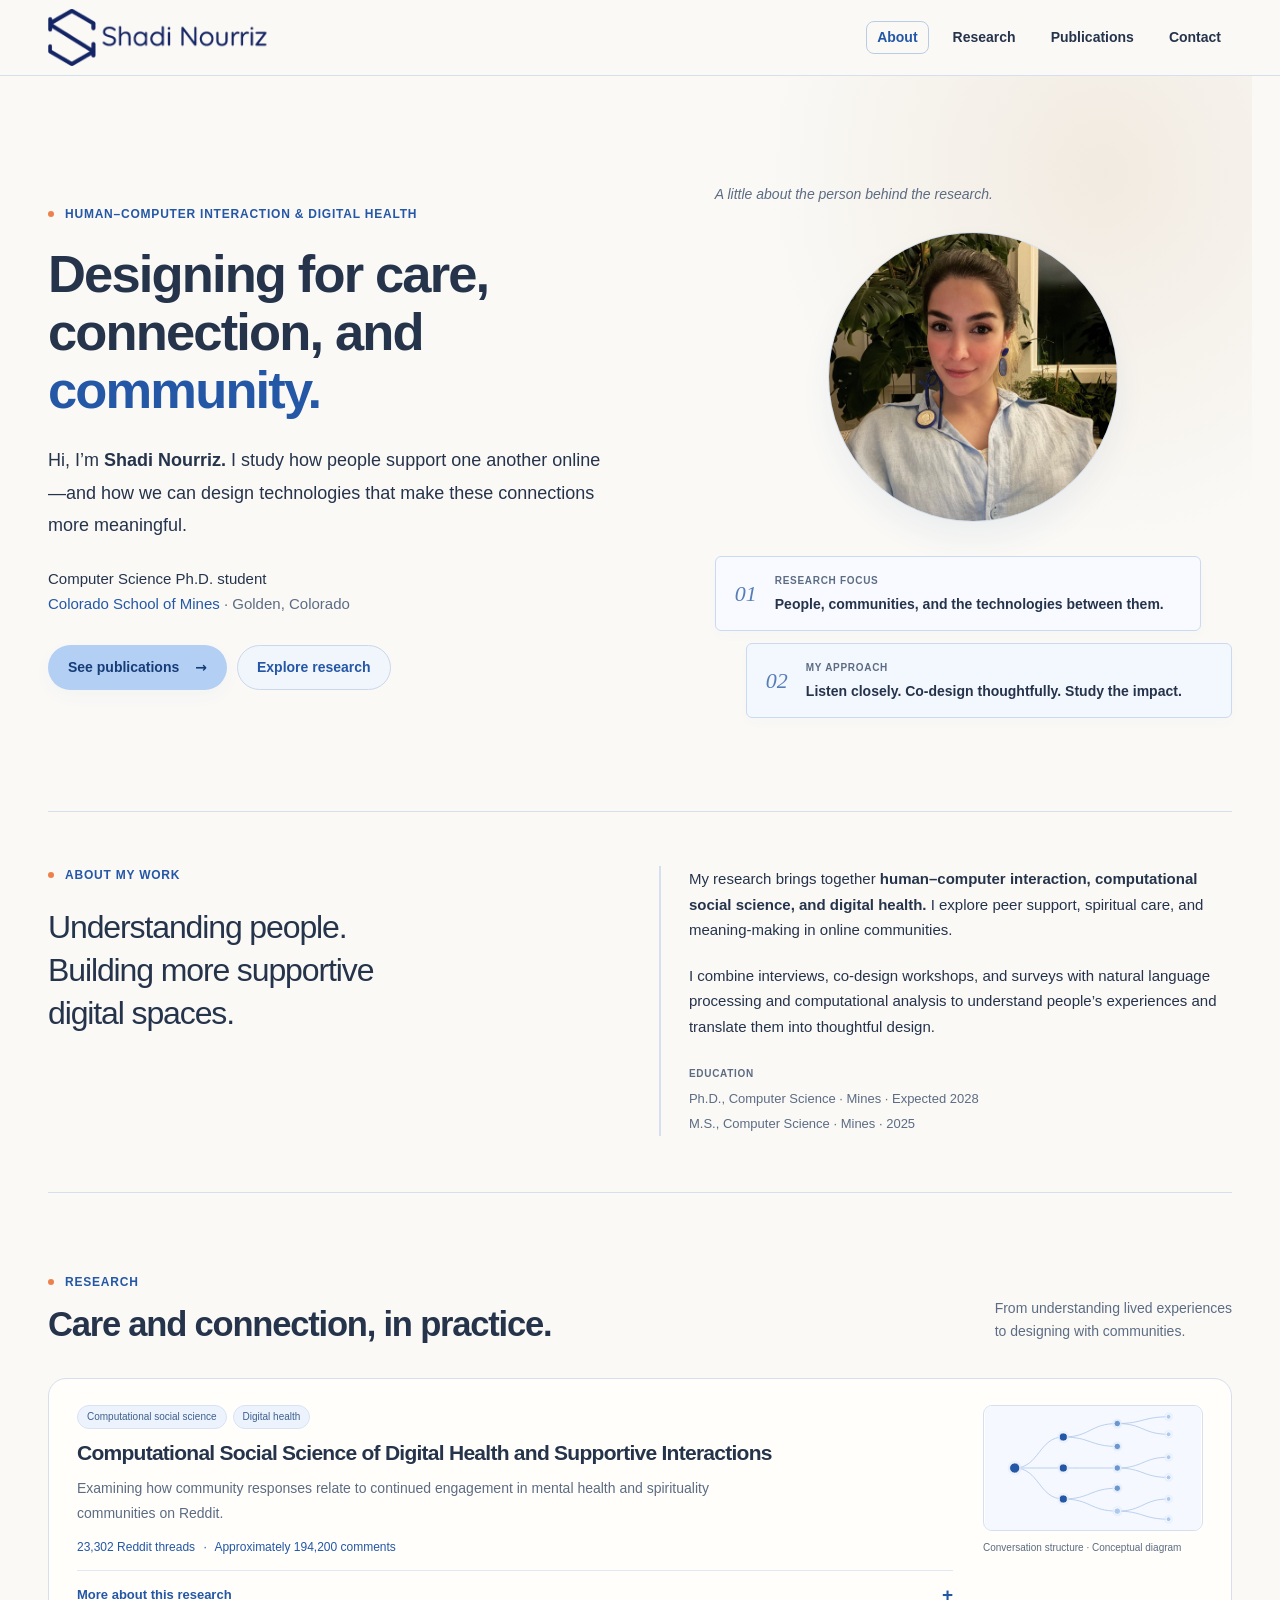
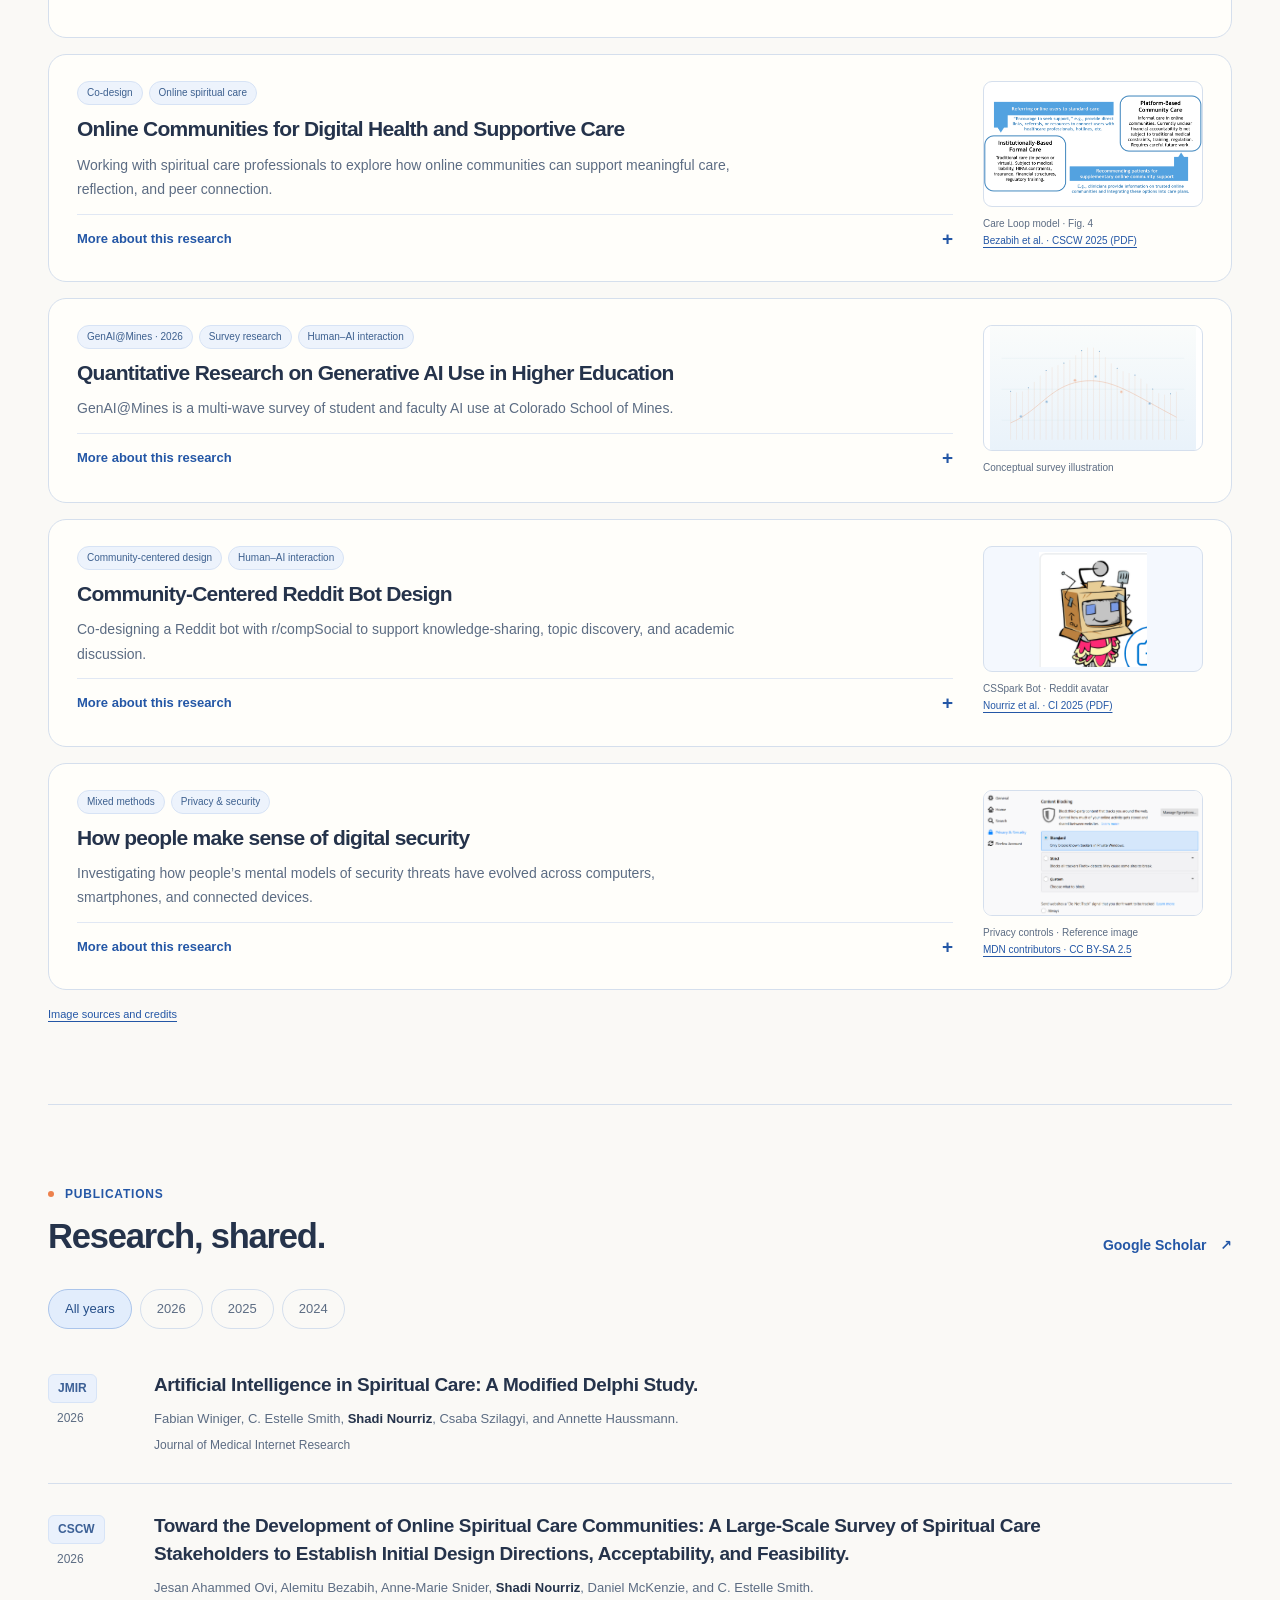
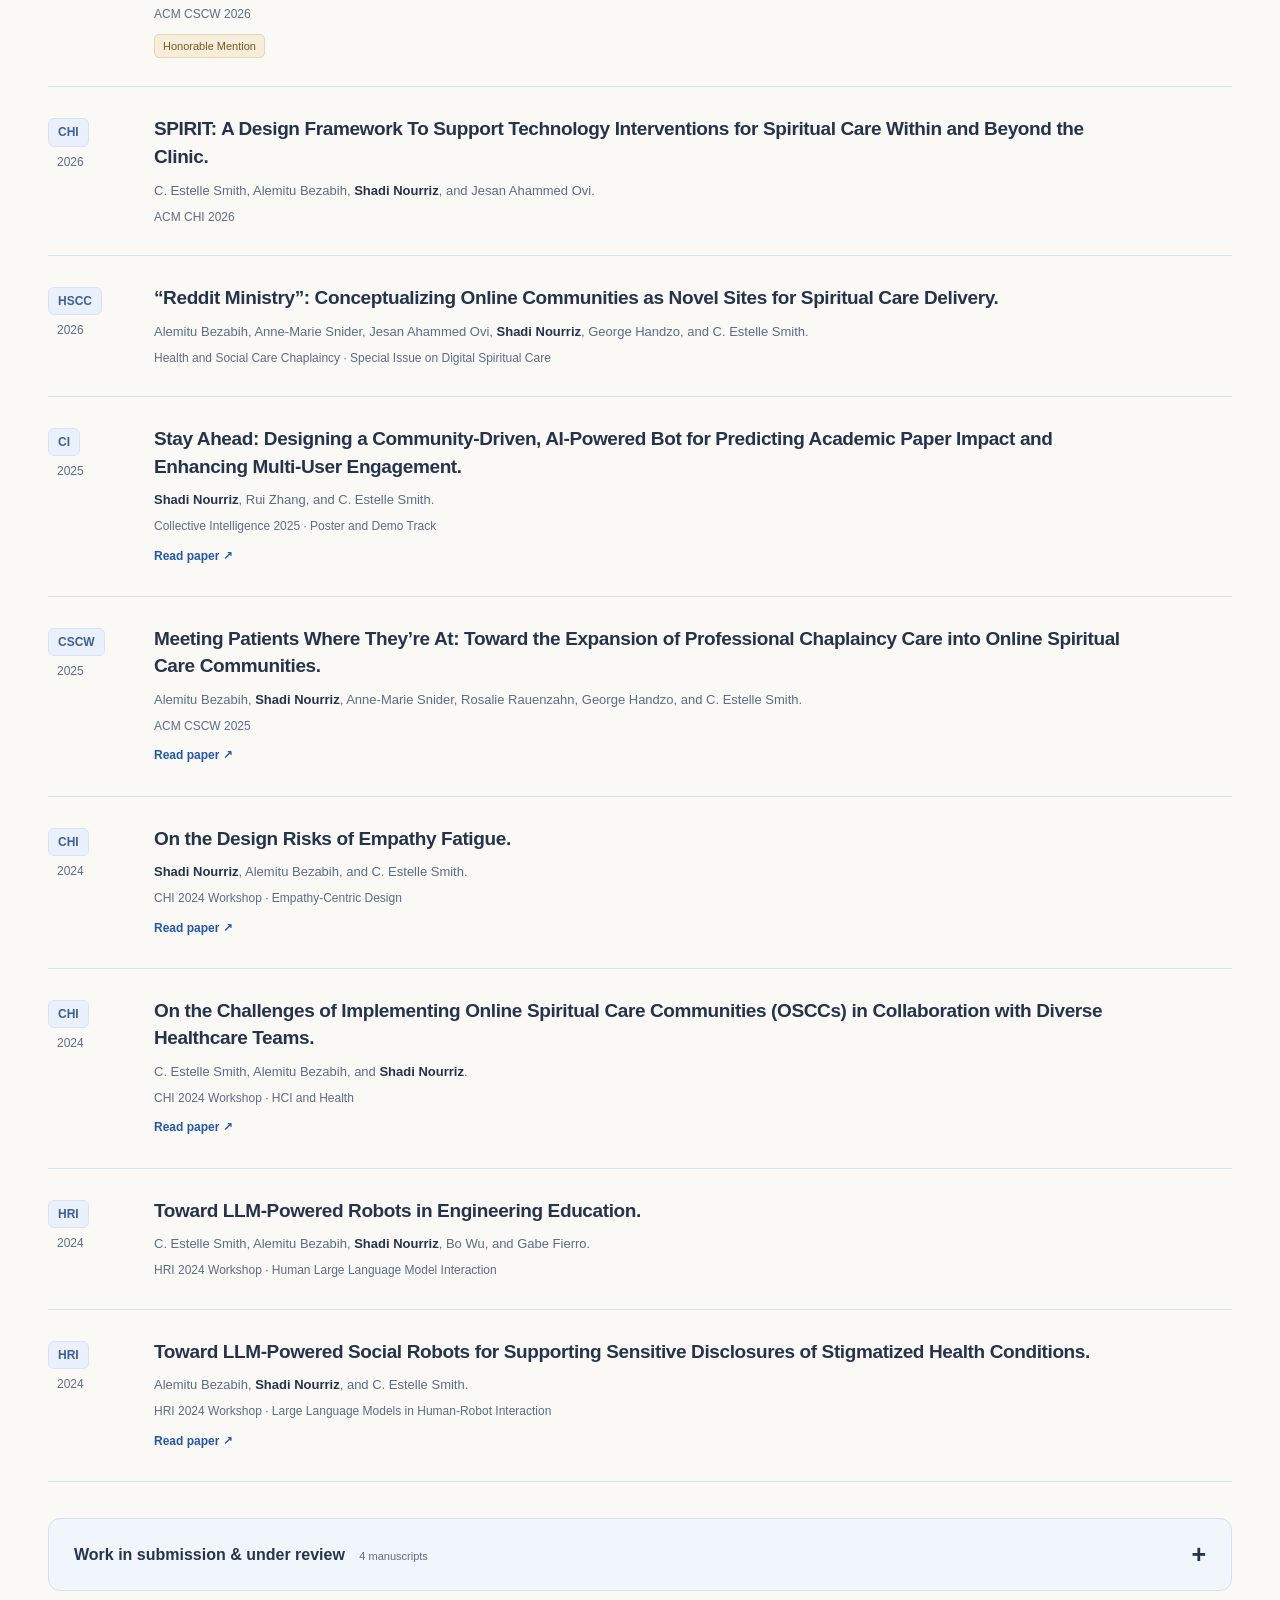
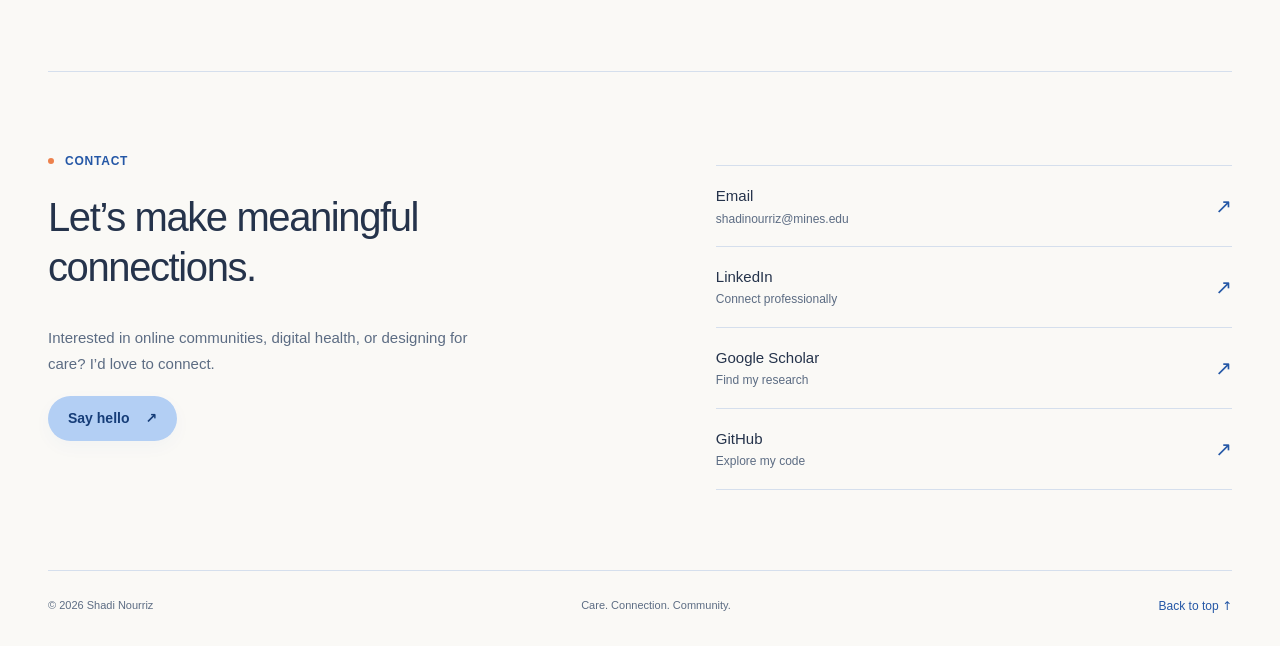
==== commit c17a02b9: "Remove downloadable CV and CV links from portfolio" ====
--- a/index.html
+++ b/index.html
@@ -47,14 +47,8 @@
         <div class="nav-links" id="nav-links">
           <a href="#about" class="active" aria-current="location">About</a
           ><a href="#research">Research</a
-          ><a href="#publications">Publications</a><a href="#contact">Contact</a
-          ><a
-            class="nav-cv"
-            href="static/documents/Shadi-Nourriz-CV.pdf"
-            target="_blank"
-            rel="noopener"
-            >CV <span aria-hidden="true">↗</span></a
-          >
+          ><a href="#publications">Publications</a
+          ><a href="#contact">Contact</a>
         </div>
       </nav>
     </header>
@@ -87,14 +81,7 @@
           <div class="hero-actions">
             <a class="button primary" href="#publications"
               >See publications <span aria-hidden="true">→</span></a
-            ><a class="button secondary" href="#research">Explore research</a
-            ><a
-              class="button quiet"
-              href="static/documents/Shadi-Nourriz-CV.pdf"
-              target="_blank"
-              rel="noopener"
-              >View CV <span aria-hidden="true">↗</span></a
-            >
+            ><a class="button secondary" href="#research">Explore research</a>
           </div>
         </div>
         <div class="hero-profile">
@@ -242,8 +229,8 @@
                   and conducted interviews and qualitative analysis to inform
                   community governance and user experience. I also collaborated
                   with CaringBridge’s product and design teams on “Light a
-                  Candle,” a feature for expressing support without words,
-                  described in my CV as in development.
+                  Candle,” a feature in development for expressing support
+                  without words.
                 </p>
               </details>
             </div>
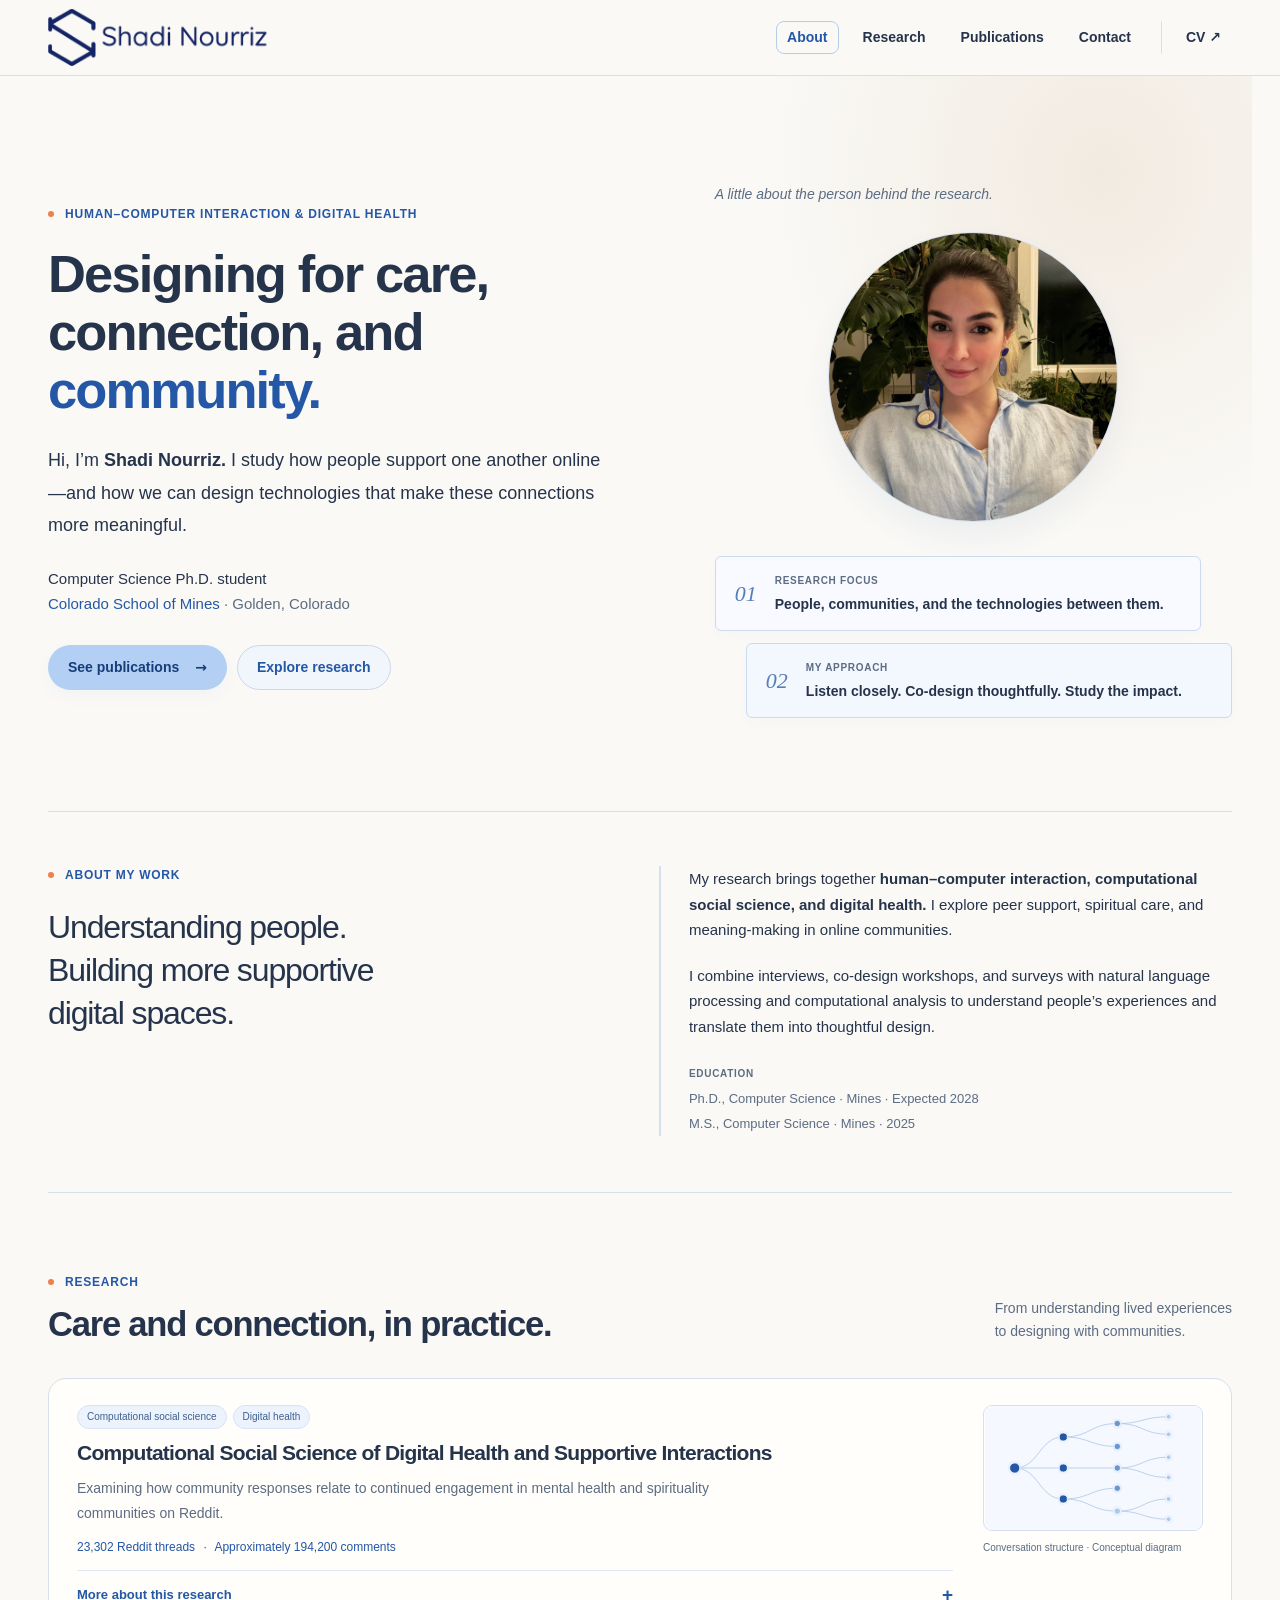
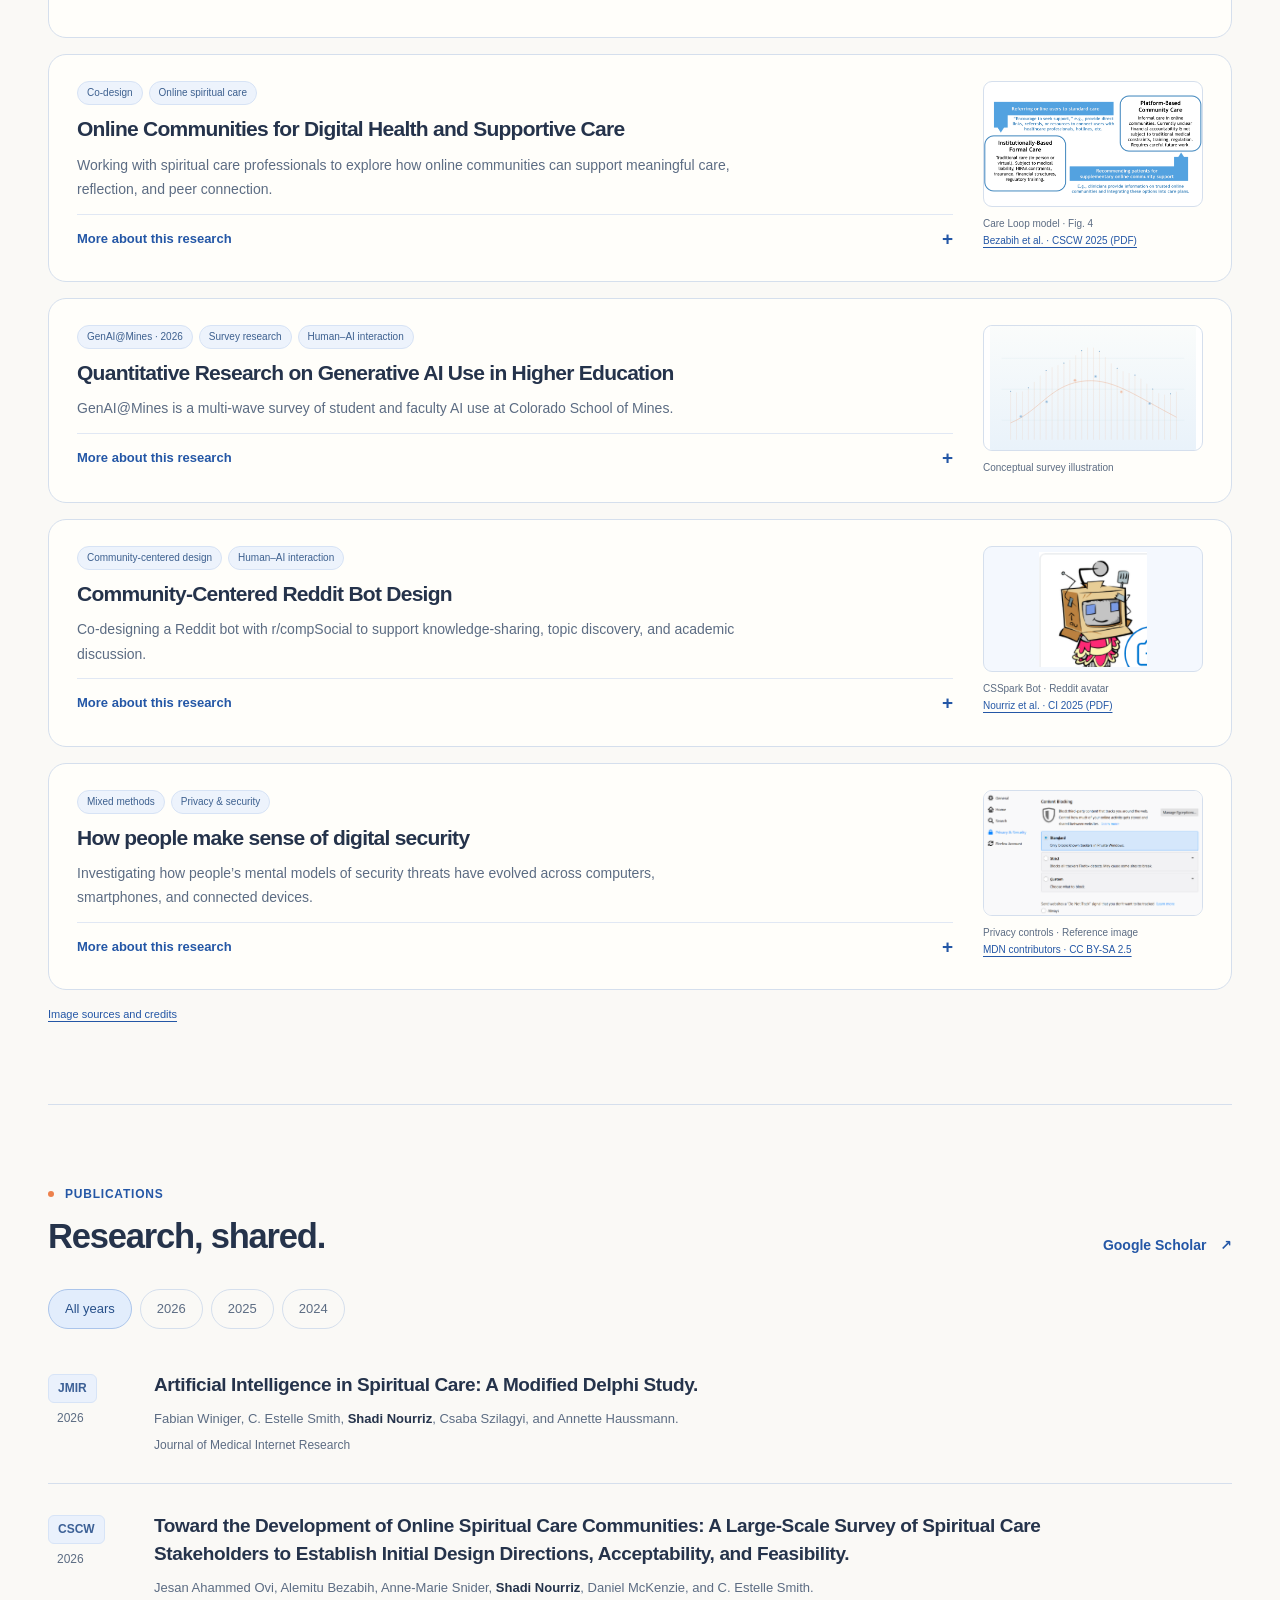
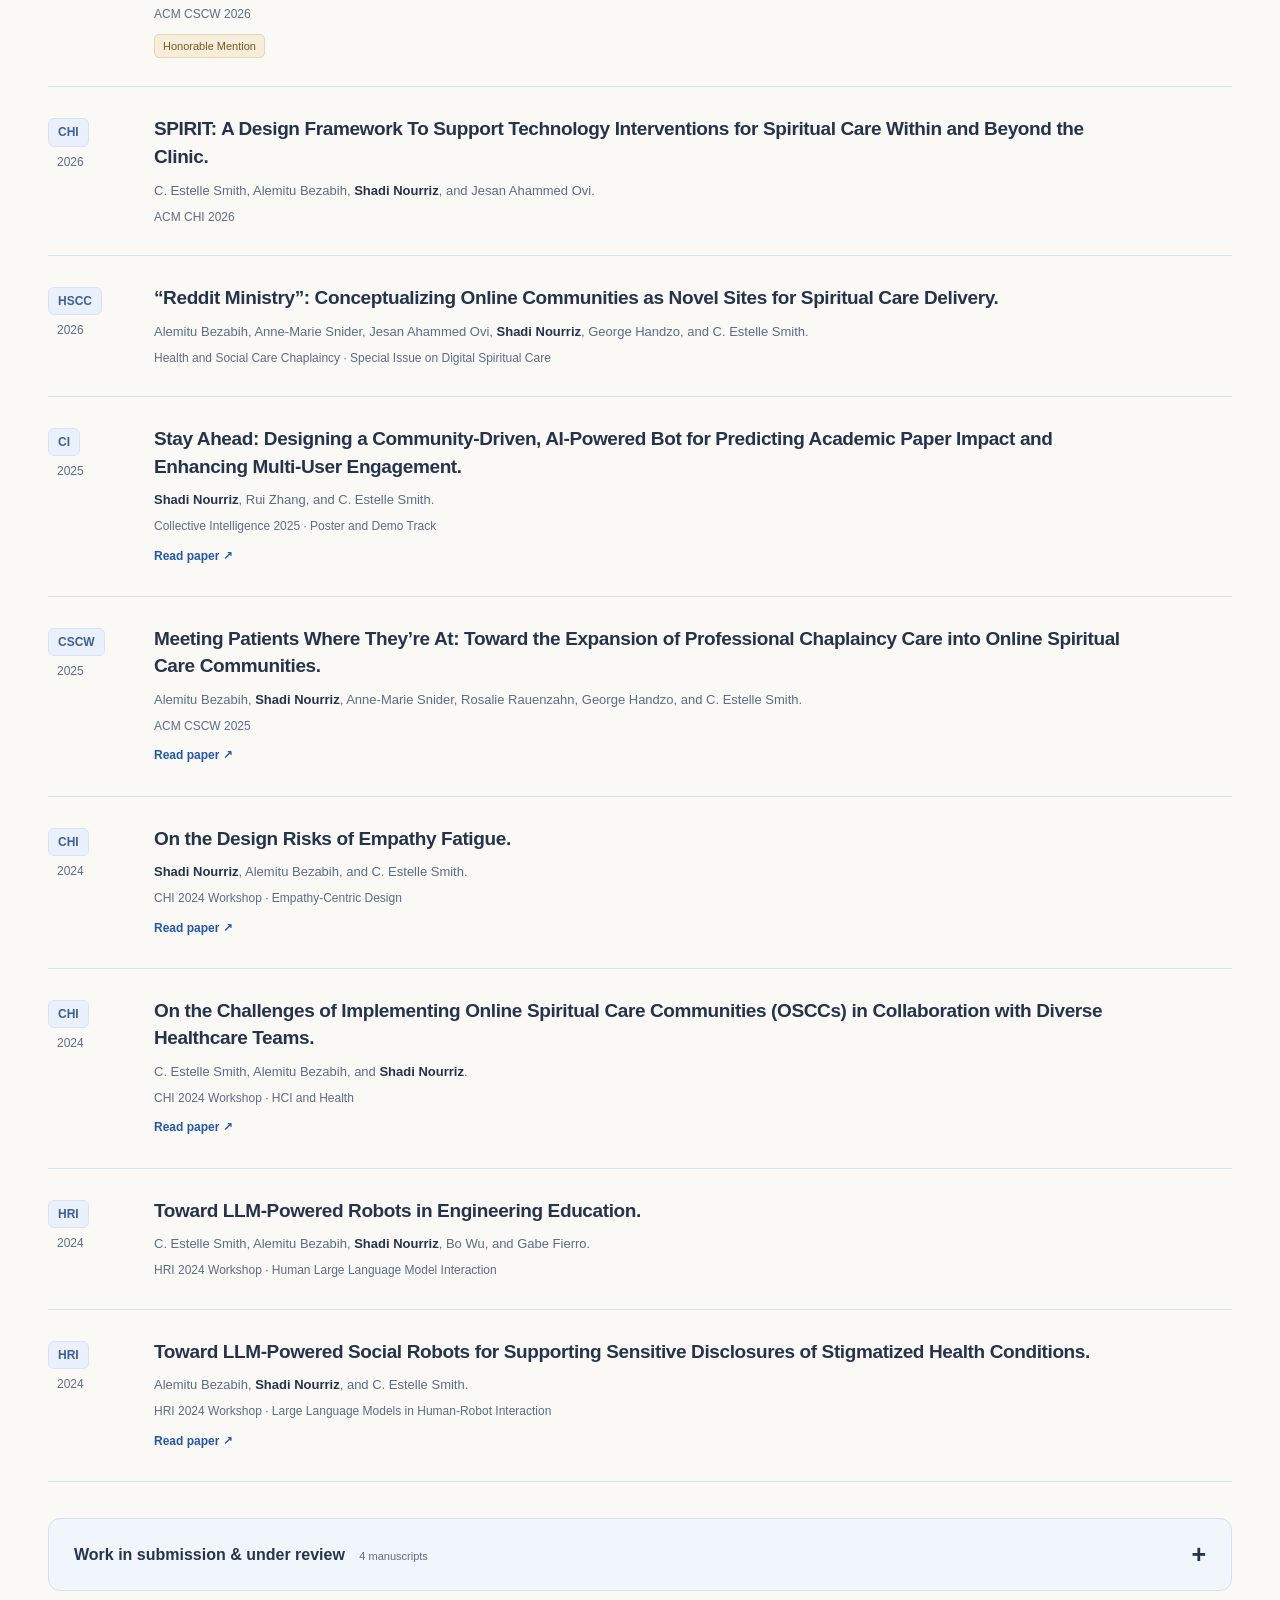
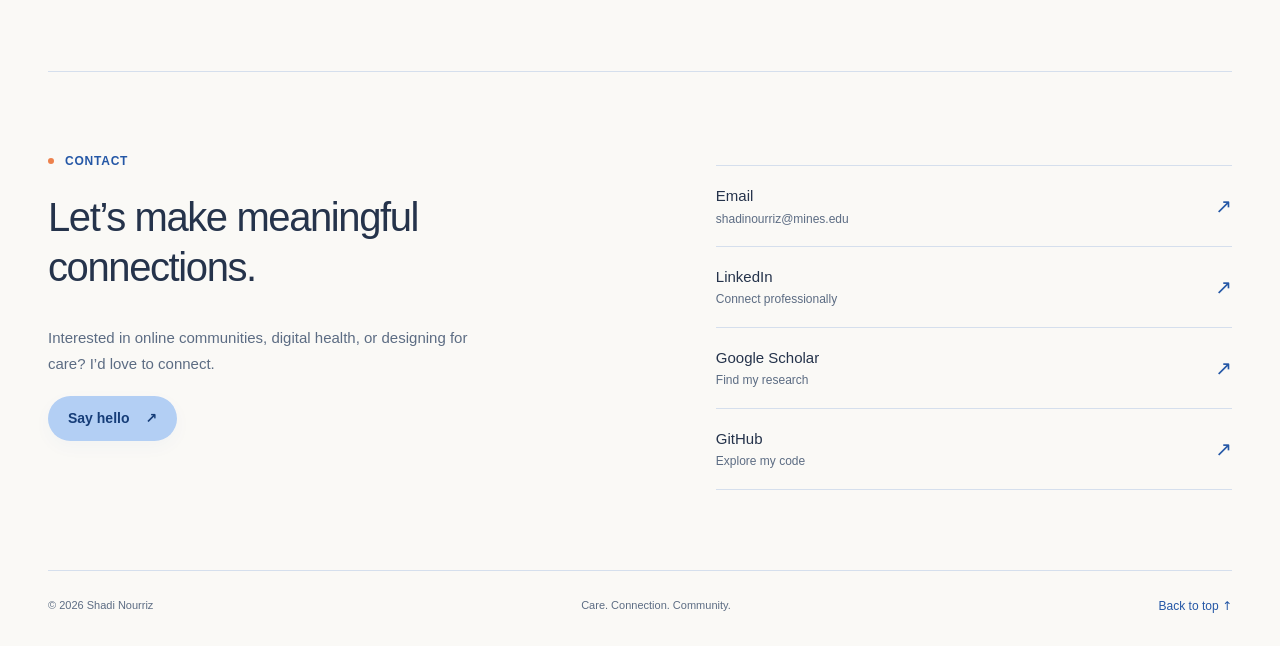
==== commit 69311536: "Restore top CV link as an email-based access request" ====
--- a/index.html
+++ b/index.html
@@ -49,6 +49,13 @@
           ><a href="#research">Research</a
           ><a href="#publications">Publications</a
           ><a href="#contact">Contact</a>
+          <a
+            class="nav-cv"
+            href="mailto:shadinourriz@mines.edu?subject=Request%20access%20to%20Shadi%20Nourriz%E2%80%99s%20CV&amp;body=Hello%20Shadi%2C%0A%0AI%20would%20like%20to%20request%20access%20to%20your%20CV.%0A%0AMy%20name%3A%0AAffiliation%3A%0AReason%20for%20requesting%20access%3A%0A%0AThank%20you%21"
+            aria-label="CV — request access by email"
+            title="Request access to my CV"
+            >CV <span aria-hidden="true">↗</span></a
+          >
         </div>
       </nav>
     </header>
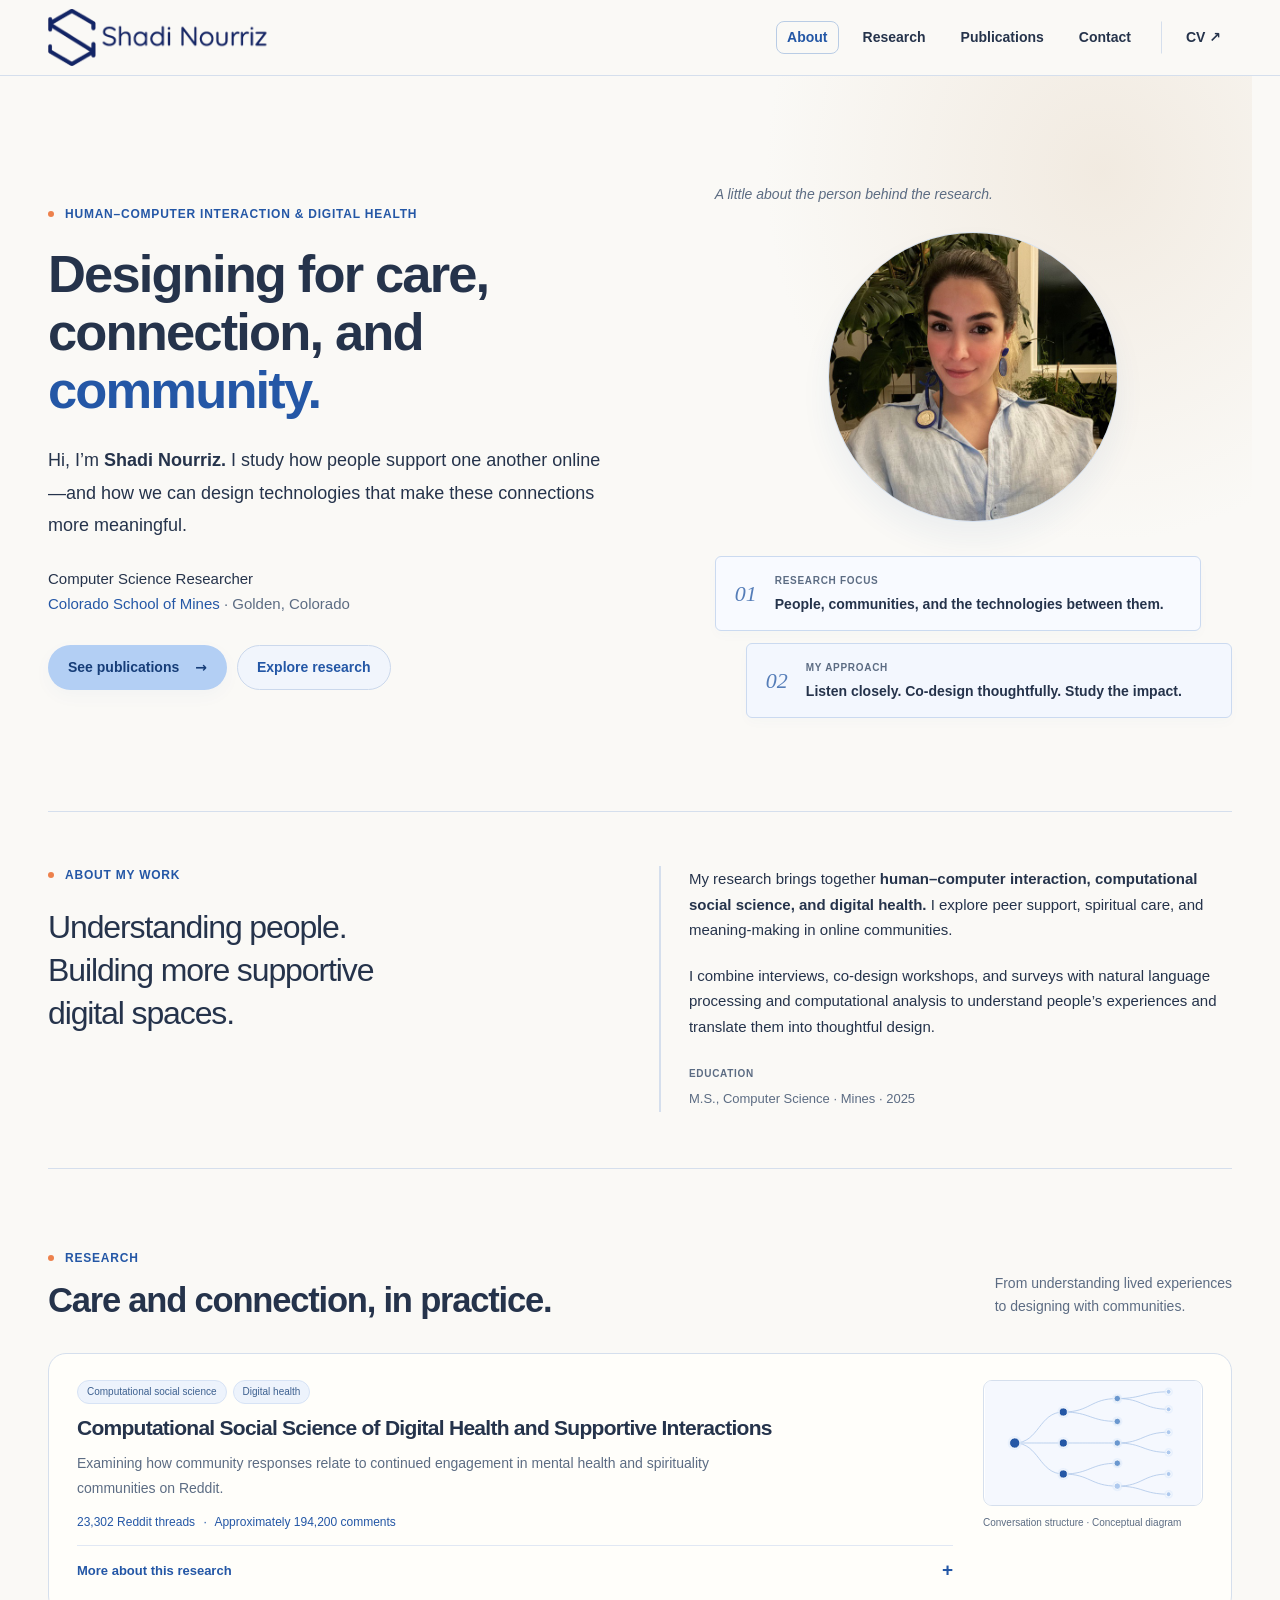
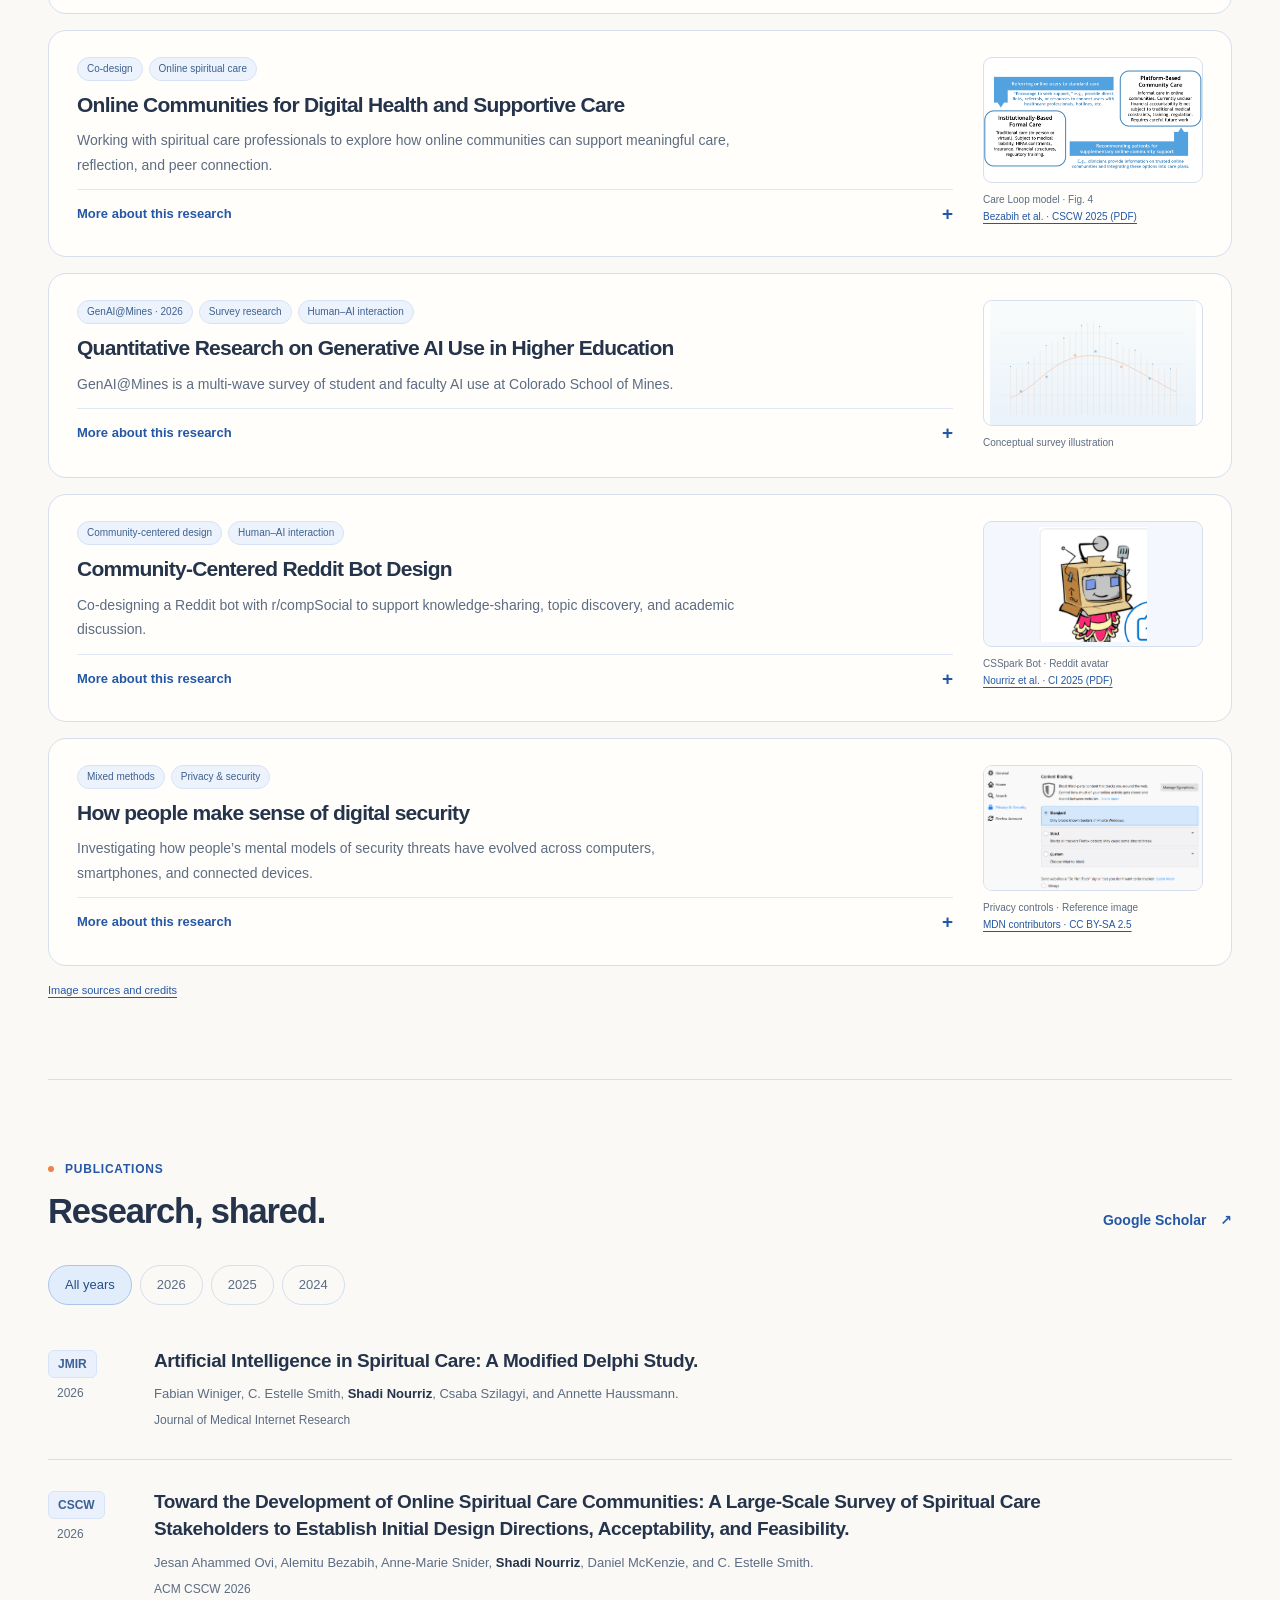
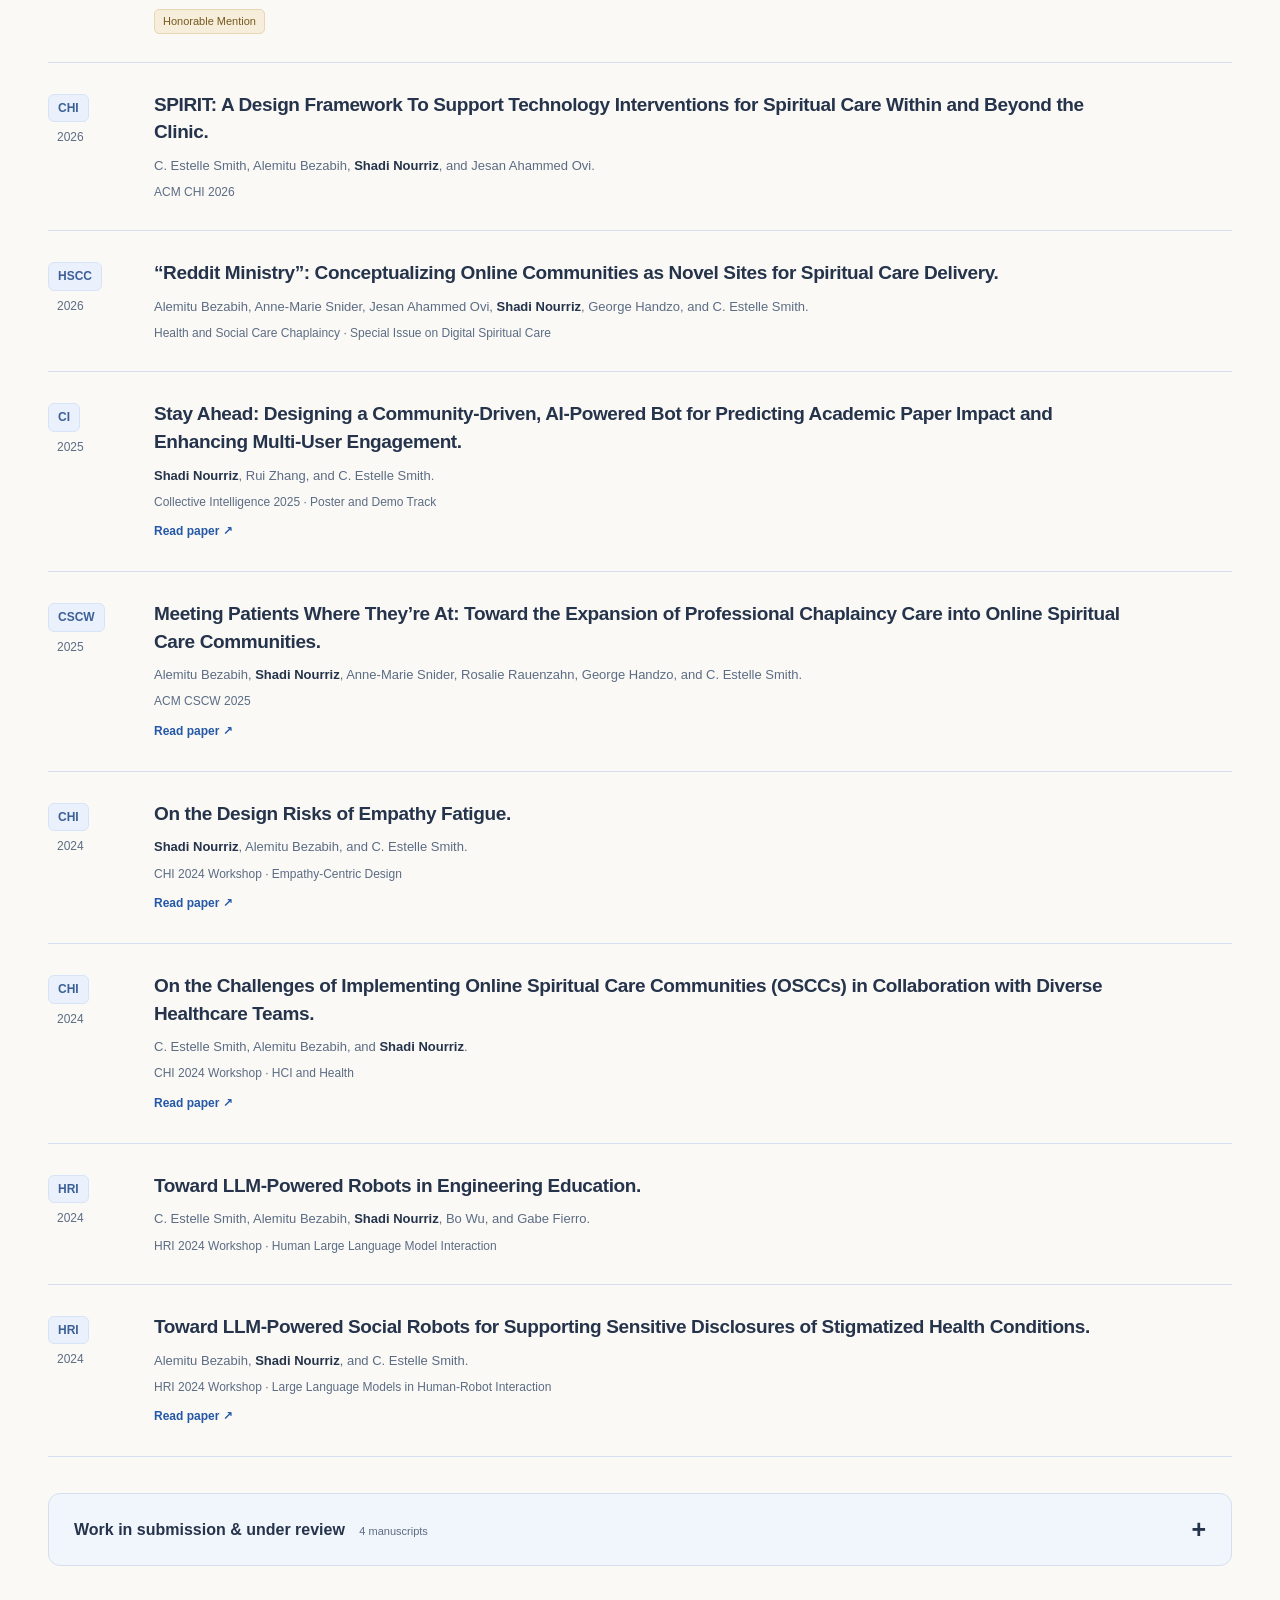
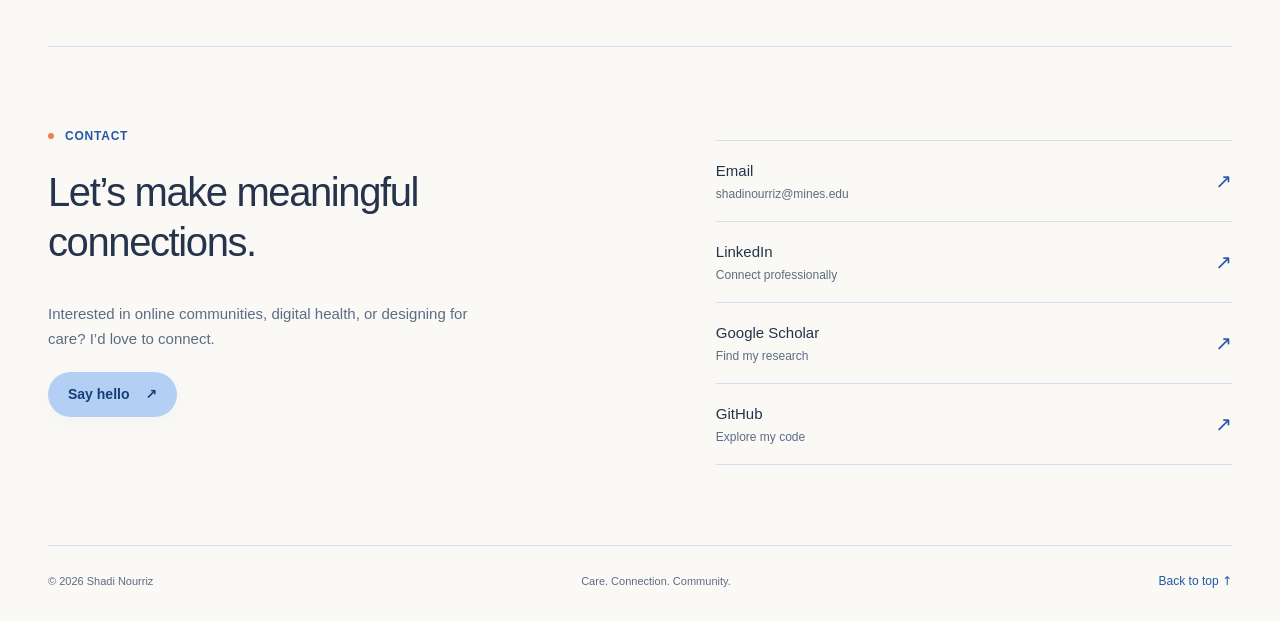
==== commit 820f9de4: "Remove Ph.D. references from profile, education, and metadata" ====
--- a/index.html
+++ b/index.html
@@ -6,7 +6,7 @@
     <title>Shadi Nourriz — HCI Researcher</title>
     <meta
       name="description"
-      content="Shadi Nourriz is a Computer Science Ph.D. student at Colorado School of Mines researching human–computer interaction, digital health, and supportive online communities."
+      content="Shadi Nourriz is a Computer Science researcher at Colorado School of Mines researching human–computer interaction, digital health, and supportive online communities."
     />
     <link rel="canonical" href="https://www.shadinourriz.com/" />
     <meta property="og:title" content="Shadi Nourriz — HCI Researcher" />
@@ -77,7 +77,7 @@
             these connections more meaningful.
           </p>
           <p class="affiliation">
-            Computer Science Ph.D. student<br /><a
+            Computer Science Researcher<br /><a
               href="https://www.mines.edu/"
               target="_blank"
               rel="noopener noreferrer"
@@ -147,7 +147,7 @@
           <div class="education-line">
             <span class="note-label">Education</span>
             <p>
-              Ph.D., Computer Science · Mines · Expected 2028<br />M.S.,
+              M.S.,
               Computer Science · Mines · 2025
             </p>
           </div>
